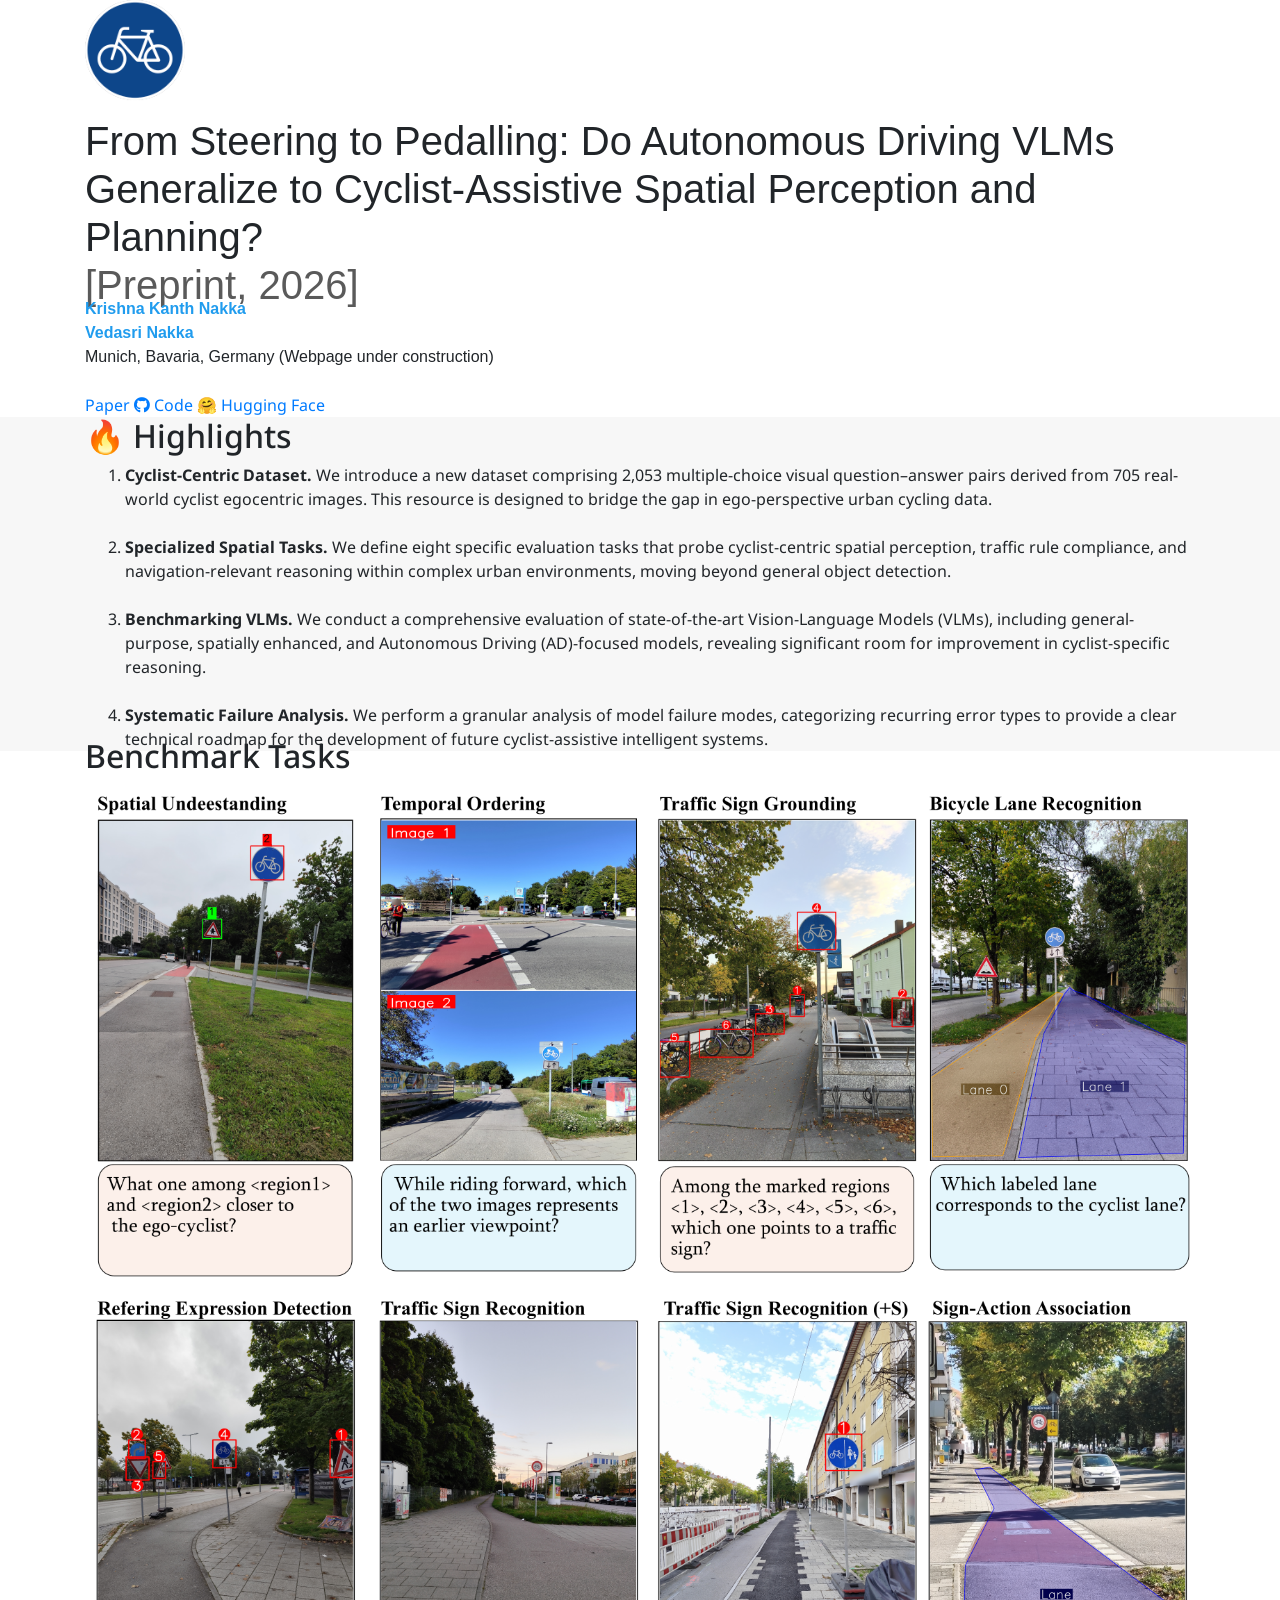
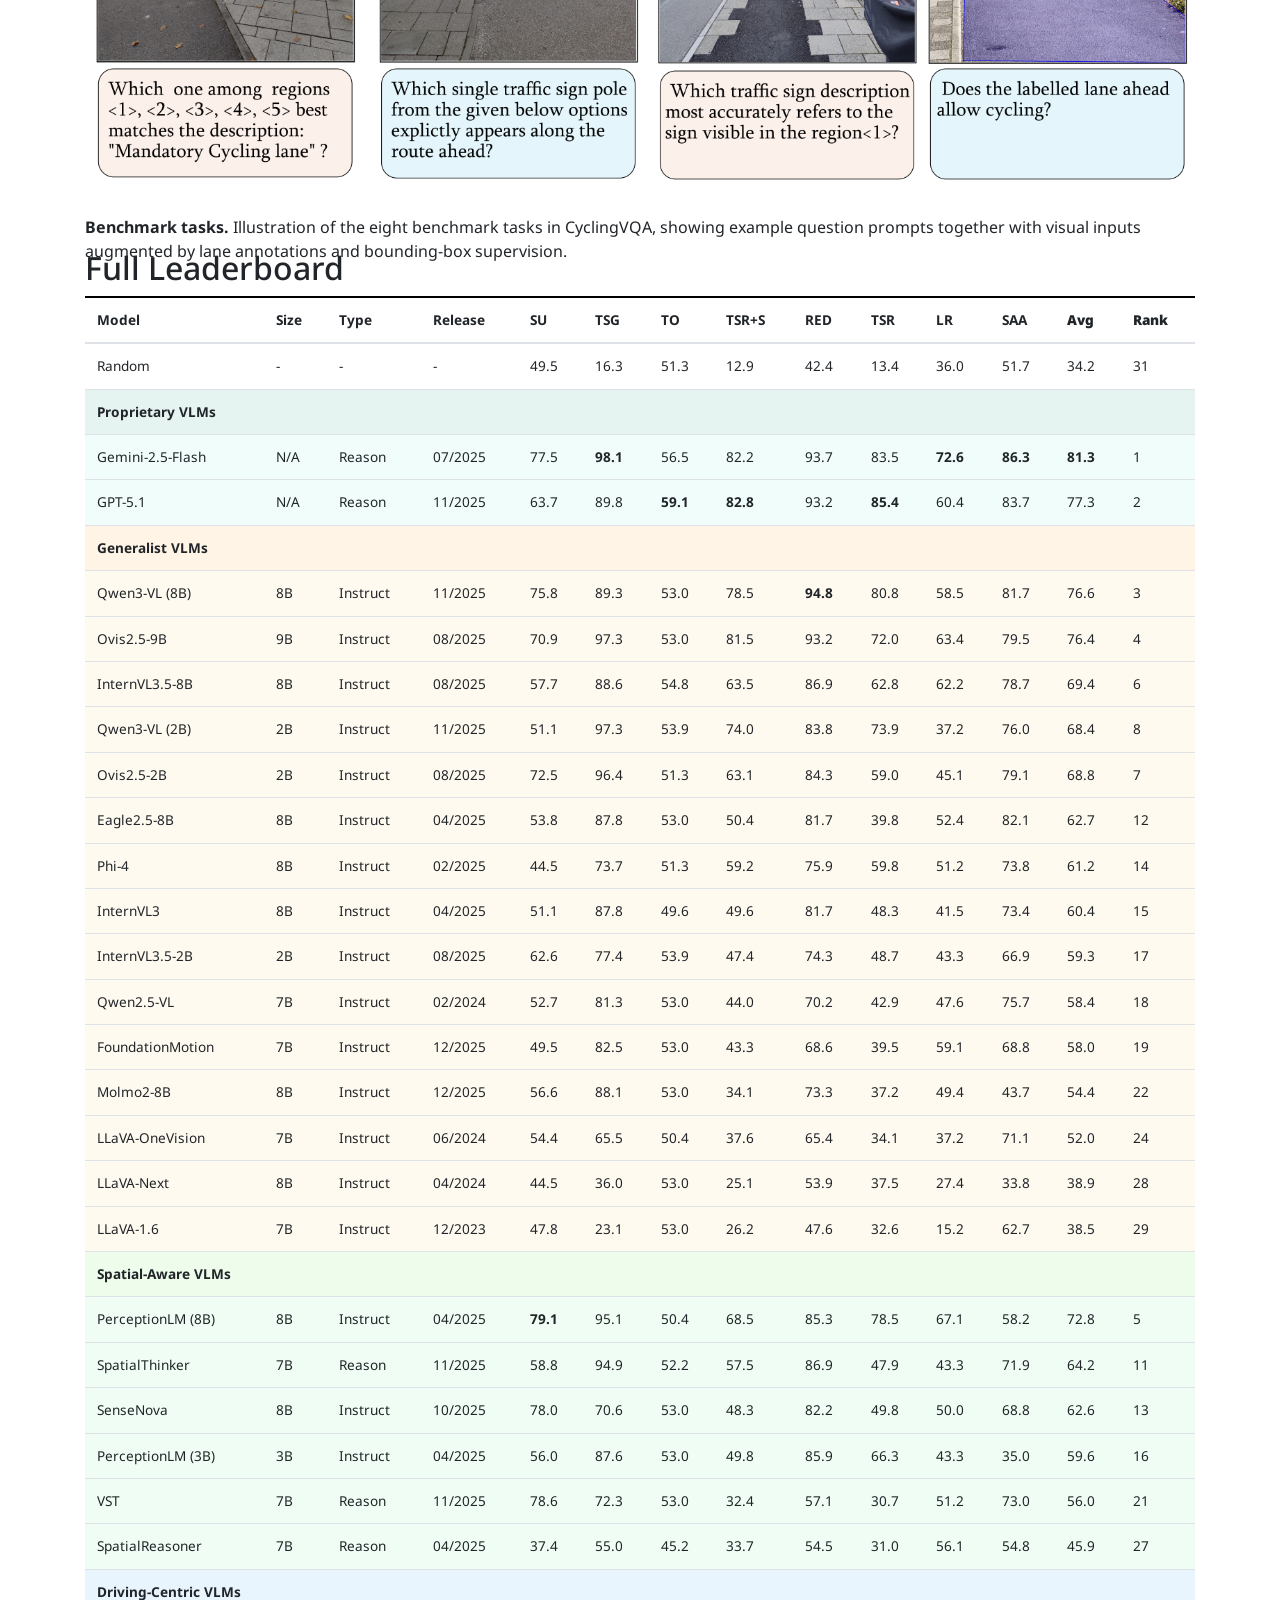
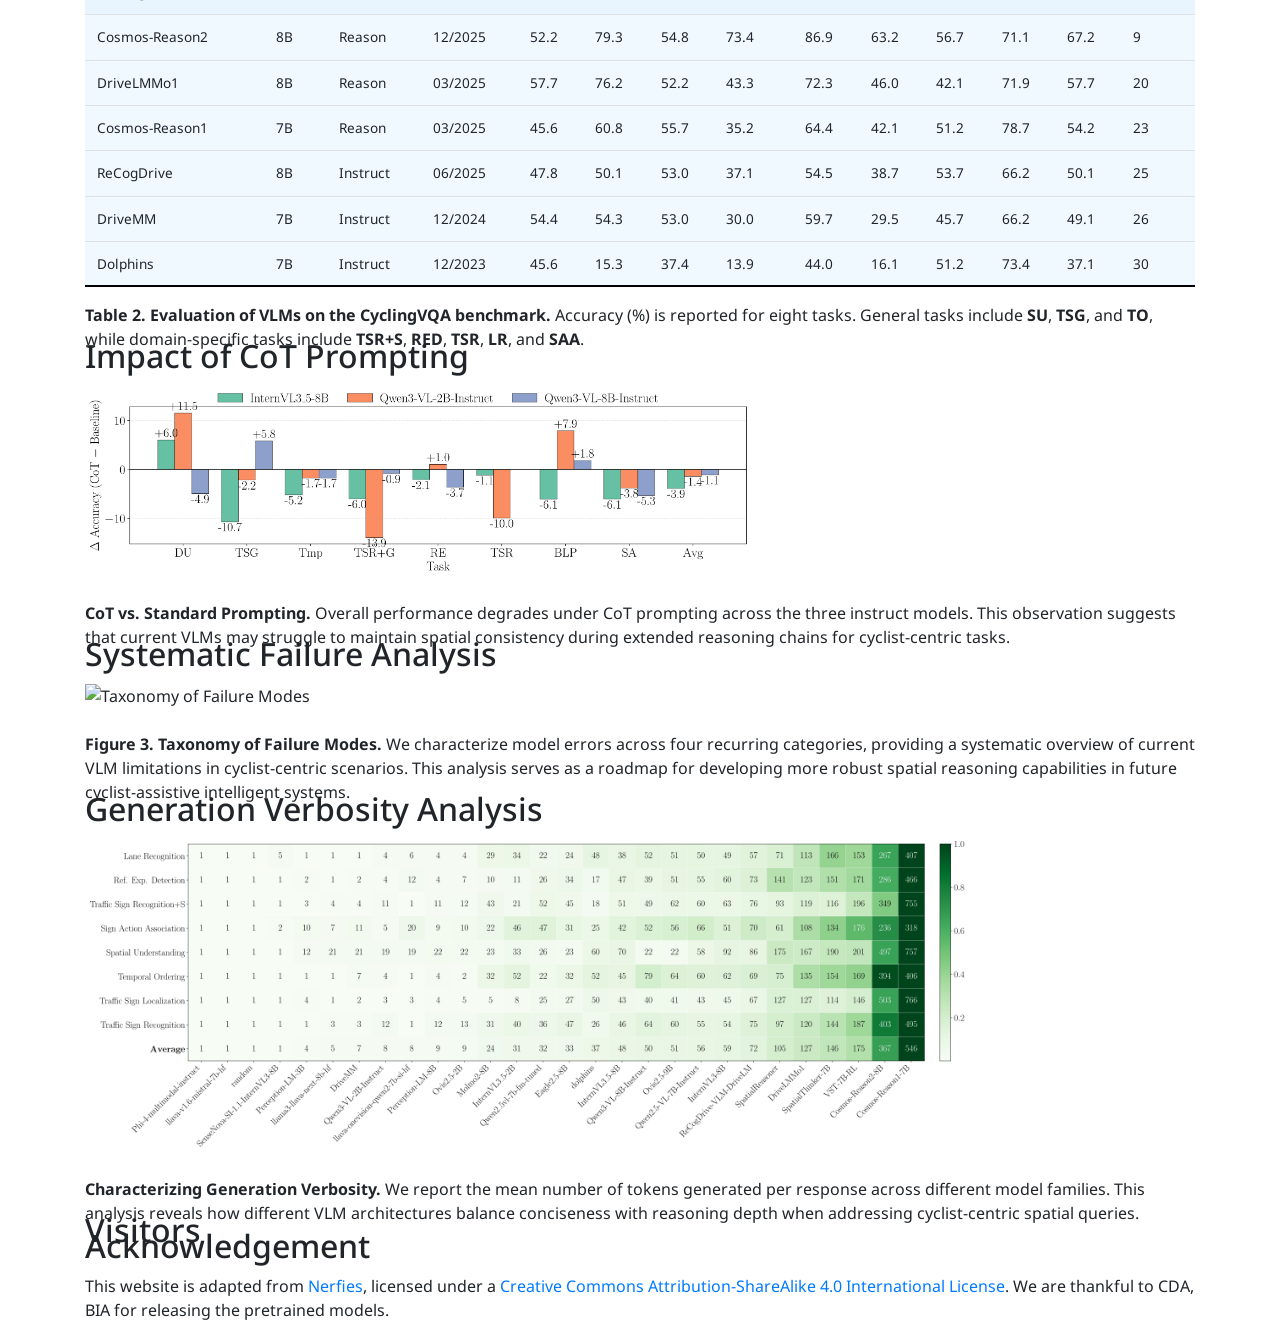
==== index.html @ 7d891ea2 "update" ====
<!DOCTYPE html>
<html>

<head>
  <meta charset="utf-8">
  <meta name="description" content="From Steering to Pedalling: Do Autonomous Driving VLMs Generalize to Cyclist-Assistive Spatial Perception and Planning?">
  <meta name="keywords" content="multimodal chatbot">
  <meta name="viewport" content="width=device-width, initial-scale=1">
  <title>CyclingVQA</title>

  <link rel="stylesheet" href="https://fonts.googleapis.com/css?family=Google+Sans|Noto+Sans|Castoro">
  <link rel="stylesheet" href="https://cdn.jsdelivr.net/npm/bulma@0.9.1/css/bulma.min.css">
  <link rel="stylesheet" href="https://maxcdn.bootstrapcdn.com/bootstrap/4.5.2/css/bootstrap.min.css">
  <link rel="stylesheet" href="https://cdn.jsdelivr.net/gh/jpswalsh/academicons@1/css/academicons.min.css">
  <link rel="stylesheet" href="https://cdnjs.cloudflare.com/ajax/libs/font-awesome/5.15.1/css/all.min.css">
  <link rel="stylesheet" href="./static/css/index.css">
  <link rel="icon" href="images/logo.png">
  <link href="https://fonts.googleapis.com/icon?family=Material+Icons" rel="stylesheet">


  <script src="https://ajax.googleapis.com/ajax/libs/jquery/3.5.1/jquery.min.js"></script>
  <script defer src="https://cdnjs.cloudflare.com/ajax/libs/font-awesome/5.15.1/js/all.min.js"></script>
  <script type="module" src="https://gradio.s3-us-west-2.amazonaws.com/3.27.0/gradio.js"></script>
</head>

<style>
    .section {
    margin-bottom: -30px; /* Adjust this value as needed to reduce the space */
  }
  .expandable-card .card-text-container {
    max-height: 200px;
    overflow-y: hidden;
    position: relative;
  }

  .expandable-card.expanded .card-text-container {
    max-height: none;
  }

  .expand-btn {
    position: relative;
    display: none;
    background-color: rgba(255, 255, 255, 0.8);
    /* margin-top: -20px; */
    /* justify-content: center; */
    color: #510c75;
    border-color: transparent;
  }

  .expand-btn:hover {
    background-color: rgba(200, 200, 200, 0.8);
    text-decoration: none;
    border-color: transparent;
    color: #510c75;
  }

  .expand-btn:focus {
    outline: none;
    text-decoration: none;
  }

  .expandable-card:not(.expanded) .card-text-container:after {
    content: "";
    position: absolute;
    bottom: 0;
    left: 0;
    width: 100%;
    height: 90px;
    background: linear-gradient(rgba(255, 255, 255, 0.2), rgba(255, 255, 255, 1));
  }

  .expandable-card:not(.expanded) .expand-btn {
    margin-top: -40px;
  }

  .card-body {
    padding-bottom: 5px;
  }

  .vertical-flex-layout {
    justify-content: center;
    align-items: center;
    height: 100%;
    display: flex;
    flex-direction: column;
    gap: 5px;
  }

  .figure-img {
    max-width: 100%;
    height: auto;
  }

  .adjustable-font-size {
    font-size: calc(0.5rem + 2vw);
  }

  .chat-history {
    flex-grow: 1;
    overflow-y: auto;
    /* overflow-x: hidden; */
    padding: 5px;
    border-bottom: 1px solid #ccc;
    margin-bottom: 10px;
  }

  #gradio pre {
    background-color: transparent;
  }
</style>


<body>


  <section class="hero">
  <div class="hero-body">
    <div class="container is-max-desktop">
      <div class="columns is-centered">
        <div class="column has-text-centered">
          <img src="images/logo.png" alt="CyclingVQA" width="100" style="margin-bottom: 1rem;">
          
         <h1 class="title is-1 publication-title">
  From Steering to Pedalling: 
  <span class="is-size-2">
    Do 
    <span class="is-size-1">A</span>utonomous 
    <span class="is-size-1">D</span>riving 
    <span class="is-size-1">V</span>LMs 
    <span class="is-size-1">G</span>eneralize to 
    <span class="is-size-1">C</span>yclist-Assistive 
    <span class="is-size-1">S</span>patial 
    <span class="is-size-1">P</span>erception and 
    <span class="is-size-1">P</span>lanning?
  </span>
  <br>
  <span class="is-size-4" style="color: #5a5a5a; font-weight: normal;">[Preprint, 2026]</span>
</h1>

          <div class="is-size-5 publication-authors">
            <span class="author-block">
              <a href="https://scholar.google.com/citations?hl=en&user=g_21RKoAAAAJ" target="_blank" style="color:#f68946; font-weight:bold;">Krishna Kanth Nakka</a>
            </span>
          </div>


           <div class="is-size-5 publication-authors">
            <span class="author-block">
              <a href="https://scholar.google.com/citations?hl=en&user=g_21RKoAAAAJ" target="_blank" style="color:#f68946; font-weight:bold;">Vedasri Nakka</a>
            </span>
          </div>



          <div class="is-size-5 publication-authors mb-4">
            <span class="author-block">Munich, Bavaria, Germany (Webpage under construction)</span>
          </div>

          <div class="column has-text-centered">
            <div class="publication-links">
              
              <span class="link-block">
                <a href="xx" target="_blank" class="external-link button is-normal is-rounded is-dark">
                  <span class="icon"><i class="ai ai-arxiv"></i></span>
                  <span>Paper</span>
                </a>
              </span>

              <span class="link-block">
                <a href="https://github.com/krishnakanthnakka/CyclingVQA" target="_blank" class="external-link button is-normal is-rounded is-dark">
                  <span class="icon"><i class="fab fa-github"></i></span>
                  <span>Code</span>
                </a>
              </span>

              <span class="link-block">
                <a href="https://huggingface.co/datasets/KKNakka/CyclingVQA" target="_blank" class="external-link button is-normal is-rounded is-dark">
                  <span class="icon"><span>🤗</span></span>
                  <span>Hugging Face</span>
                </a>
              </span>

             
            </div>
          </div>
          </div>
      </div>
    </div>
  </div>
</section>

  






<section class="section" style="background-color: #efeff081;"> <div class="container is-max-desktop">
    <div class="columns is-centered has-text-centered">
      <div class="column is-six-fifths">
        <h2 class="title is-3">🔥 Highlights</h2>
        <div class="content has-text-justified">
          <ol type="1">
            <li>
              <b>Cyclist-Centric Dataset.</b> 
              We introduce a new dataset comprising 2,053 multiple-choice visual question–answer pairs derived from 705 real-world cyclist egocentric images. This resource is designed to bridge the gap in ego-perspective urban cycling data.
            </li>
            <br>
            <li>
              <b>Specialized Spatial Tasks.</b> 
              We define eight specific evaluation tasks that probe cyclist-centric spatial perception, traffic rule compliance, and navigation-relevant reasoning within complex urban environments, moving beyond general object detection.
            </li>
            <br>
            <li>
              <b>Benchmarking VLMs.</b> 
              We conduct a comprehensive evaluation of state-of-the-art Vision-Language Models (VLMs), including general-purpose, spatially enhanced, and Autonomous Driving (AD)-focused models, revealing significant room for improvement in cyclist-specific reasoning.
            </li>
            <br>
            <li>
              <b>Systematic Failure Analysis.</b> 
              We perform a granular analysis of model failure modes, categorizing recurring error types to provide a clear technical roadmap for the development of future cyclist-assistive intelligent systems.
            </li>
          </ol>
        </div>
      </div>
    </div>
  </div>
</section>




<section class="section">
  <div class="container is-max-desktop">
    <div class="columns is-centered has-text-centered">
      <div class="column is-five-sixths">
        <h2 class="title is-3">Benchmark Tasks</h2>
      </div>
    </div>

    <div class="columns is-centered">
      <div class="column is-full-width">
        <div class="publication-image">
          <img src="images/task_illustration_v3.png" alt="Benchmark tasks illustration" style="width: 100%; height: auto;">
        </div>
        <br>
        <div class="content has-text-justified">
          <p>
            <strong>Benchmark tasks.</strong> Illustration of the eight benchmark tasks in CyclingVQA, 
            showing example question prompts together with visual inputs augmented by lane annotations 
            and bounding-box supervision.
          </p>
        </div>
      </div>
    </div>
  </div>
</section>




<!-- 
<section class="section">
  <div class="container is-max-desktop">
    <div class="columns is-centered has-text-centered">
      <div class="column is-five-sixths">
        <h2 class="title is-3">Experimental Results</h2>
      </div>
    </div>

    <div class="columns is-centered">
      <div class="column is-full-width">
        <div class="publication-image has-text-centered">
          <img src="images/leaderboard.jpg" alt="CyclingVQA Leaderboard" style="width: 70%; height: auto; margin-left: auto; margin-right: auto;">
        </div>
        <br>
        <div class="content has-text-justified">
          <p>
            <strong>Table 2. Evaluation of VLMs on the CyclingVQA benchmark.</strong> We report accuracy (%) across 
            eight tasks, observing that generalist models outperform driving-centric VLMs overall. 
            The results highlight a significant performance gap in specialized cyclist-assistive reasoning 
            tasks even for models trained on automotive datasets.
          </p>
        </div>
      </div>
    </div>
  </div>
</section> -->






<section class="section">
  <div class="container is-max-desktop">
    <div class="columns is-centered has-text-centered">
      <div class="column is-full-width">
        <h2 class="title is-3">Full Leaderboard</h2>
        <div class="table-container">
          <table class="table is-narrow is-hoverable is-fullwidth" style="font-size: 0.85rem; border-collapse: collapse;">
            <thead>
              <tr style="border-top: 2px solid black; border-bottom: 1px solid black;">
                <th>Model</th>
                <th>Size</th>
                <th>Type</th>
                <th>Release</th>
                <th>SU</th>
                <th>TSG</th>
                <th>TO</th>
                <th>TSR+S</th>
                <th>RED</th>
                <th>TSR</th>
                <th>LR</th>
                <th>SAA</th>
                <th><b>Avg</b></th>
                <th><b>Rank</b></th>
              </tr>
            </thead>
            <tbody>
              <tr>
                <td>Random</td>
                <td>-</td>
                <td>-</td>
                <td>-</td>
                <td>49.5</td>
                <td>16.3</td>
                <td>51.3</td>
                <td>12.9</td>
                <td>42.4</td>
                <td>13.4</td>
                <td>36.0</td>
                <td>51.7</td>
                <td>34.2</td>
                <td>31</td>
              </tr>

              <tr style="background-color: #e6f4f1; border-top: 1px solid #dbdbdb;">
                <td colspan="14" class="has-text-centered"><b>Proprietary VLMs</b></td>
              </tr>
              <tr style="background-color: #f0fdfa;">
                <td>Gemini-2.5-Flash</td>
                <td>N/A</td>
                <td>Reason</td>
                <td>07/2025</td>
                <td>77.5</td>
                <td><b>98.1</b></td>
                <td>56.5</td>
                <td>82.2</td>
                <td>93.7</td>
                <td>83.5</td>
                <td><b>72.6</b></td>
                <td><b>86.3</b></td>
                <td><b>81.3</b></td>
                <td>1</td>
              </tr>
              <tr style="background-color: #f0fdfa;">
                <td>GPT-5.1</td>
                <td>N/A</td>
                <td>Reason</td>
                <td>11/2025</td>
                <td>63.7</td>
                <td>89.8</td>
                <td><b>59.1</b></td>
                <td><b>82.8</b></td>
                <td>93.2</td>
                <td><b>85.4</b></td>
                <td>60.4</td>
                <td>83.7</td>
                <td>77.3</td>
                <td>2</td>
              </tr>

              <tr style="background-color: #fff4e6; border-top: 1px solid #dbdbdb;">
                <td colspan="14" class="has-text-centered"><b>Generalist VLMs</b></td>
              </tr>
              <tr style="background-color: #fffaf0;"><td>Qwen3-VL (8B)</td><td>8B</td><td>Instruct</td><td>11/2025</td><td>75.8</td><td>89.3</td><td>53.0</td><td>78.5</td><td><b>94.8</b></td><td>80.8</td><td>58.5</td><td>81.7</td><td>76.6</td><td>3</td></tr>
              <tr style="background-color: #fffaf0;"><td>Ovis2.5-9B</td><td>9B</td><td>Instruct</td><td>08/2025</td><td>70.9</td><td>97.3</td><td>53.0</td><td>81.5</td><td>93.2</td><td>72.0</td><td>63.4</td><td>79.5</td><td>76.4</td><td>4</td></tr>
              <tr style="background-color: #fffaf0;"><td>InternVL3.5-8B</td><td>8B</td><td>Instruct</td><td>08/2025</td><td>57.7</td><td>88.6</td><td>54.8</td><td>63.5</td><td>86.9</td><td>62.8</td><td>62.2</td><td>78.7</td><td>69.4</td><td>6</td></tr>
              <tr style="background-color: #fffaf0;"><td>Qwen3-VL (2B)</td><td>2B</td><td>Instruct</td><td>11/2025</td><td>51.1</td><td>97.3</td><td>53.9</td><td>74.0</td><td>83.8</td><td>73.9</td><td>37.2</td><td>76.0</td><td>68.4</td><td>8</td></tr>
              <tr style="background-color: #fffaf0;"><td>Ovis2.5-2B</td><td>2B</td><td>Instruct</td><td>08/2025</td><td>72.5</td><td>96.4</td><td>51.3</td><td>63.1</td><td>84.3</td><td>59.0</td><td>45.1</td><td>79.1</td><td>68.8</td><td>7</td></tr>
              <tr style="background-color: #fffaf0;"><td>Eagle2.5-8B</td><td>8B</td><td>Instruct</td><td>04/2025</td><td>53.8</td><td>87.8</td><td>53.0</td><td>50.4</td><td>81.7</td><td>39.8</td><td>52.4</td><td>82.1</td><td>62.7</td><td>12</td></tr>
              <tr style="background-color: #fffaf0;"><td>Phi-4</td><td>8B</td><td>Instruct</td><td>02/2025</td><td>44.5</td><td>73.7</td><td>51.3</td><td>59.2</td><td>75.9</td><td>59.8</td><td>51.2</td><td>73.8</td><td>61.2</td><td>14</td></tr>
              <tr style="background-color: #fffaf0;"><td>InternVL3</td><td>8B</td><td>Instruct</td><td>04/2025</td><td>51.1</td><td>87.8</td><td>49.6</td><td>49.6</td><td>81.7</td><td>48.3</td><td>41.5</td><td>73.4</td><td>60.4</td><td>15</td></tr>
              <tr style="background-color: #fffaf0;"><td>InternVL3.5-2B</td><td>2B</td><td>Instruct</td><td>08/2025</td><td>62.6</td><td>77.4</td><td>53.9</td><td>47.4</td><td>74.3</td><td>48.7</td><td>43.3</td><td>66.9</td><td>59.3</td><td>17</td></tr>
              <tr style="background-color: #fffaf0;"><td>Qwen2.5-VL</td><td>7B</td><td>Instruct</td><td>02/2024</td><td>52.7</td><td>81.3</td><td>53.0</td><td>44.0</td><td>70.2</td><td>42.9</td><td>47.6</td><td>75.7</td><td>58.4</td><td>18</td></tr>
              <tr style="background-color: #fffaf0;"><td>FoundationMotion</td><td>7B</td><td>Instruct</td><td>12/2025</td><td>49.5</td><td>82.5</td><td>53.0</td><td>43.3</td><td>68.6</td><td>39.5</td><td>59.1</td><td>68.8</td><td>58.0</td><td>19</td></tr>
              <tr style="background-color: #fffaf0;"><td>Molmo2-8B</td><td>8B</td><td>Instruct</td><td>12/2025</td><td>56.6</td><td>88.1</td><td>53.0</td><td>34.1</td><td>73.3</td><td>37.2</td><td>49.4</td><td>43.7</td><td>54.4</td><td>22</td></tr>
              <tr style="background-color: #fffaf0;"><td>LLaVA-OneVision</td><td>7B</td><td>Instruct</td><td>06/2024</td><td>54.4</td><td>65.5</td><td>50.4</td><td>37.6</td><td>65.4</td><td>34.1</td><td>37.2</td><td>71.1</td><td>52.0</td><td>24</td></tr>
              <tr style="background-color: #fffaf0;"><td>LLaVA-Next</td><td>8B</td><td>Instruct</td><td>04/2024</td><td>44.5</td><td>36.0</td><td>53.0</td><td>25.1</td><td>53.9</td><td>37.5</td><td>27.4</td><td>33.8</td><td>38.9</td><td>28</td></tr>
              <tr style="background-color: #fffaf0;"><td>LLaVA-1.6</td><td>7B</td><td>Instruct</td><td>12/2023</td><td>47.8</td><td>23.1</td><td>53.0</td><td>26.2</td><td>47.6</td><td>32.6</td><td>15.2</td><td>62.7</td><td>38.5</td><td>29</td></tr>

              <tr style="background-color: #eefceb; border-top: 1px solid #dbdbdb;">
                <td colspan="14" class="has-text-centered"><b>Spatial-Aware VLMs</b></td>
              </tr>
              <tr style="background-color: #f0fdf4;"><td>PerceptionLM (8B)</td><td>8B</td><td>Instruct</td><td>04/2025</td><td><b>79.1</b></td><td>95.1</td><td>50.4</td><td>68.5</td><td>85.3</td><td>78.5</td><td>67.1</td><td>58.2</td><td>72.8</td><td>5</td></tr>
              <tr style="background-color: #f0fdf4;"><td>SpatialThinker</td><td>7B</td><td>Reason</td><td>11/2025</td><td>58.8</td><td>94.9</td><td>52.2</td><td>57.5</td><td>86.9</td><td>47.9</td><td>43.3</td><td>71.9</td><td>64.2</td><td>11</td></tr>
              <tr style="background-color: #f0fdf4;"><td>SenseNova</td><td>8B</td><td>Instruct</td><td>10/2025</td><td>78.0</td><td>70.6</td><td>53.0</td><td>48.3</td><td>82.2</td><td>49.8</td><td>50.0</td><td>68.8</td><td>62.6</td><td>13</td></tr>
              <tr style="background-color: #f0fdf4;"><td>PerceptionLM (3B)</td><td>3B</td><td>Instruct</td><td>04/2025</td><td>56.0</td><td>87.6</td><td>53.0</td><td>49.8</td><td>85.9</td><td>66.3</td><td>43.3</td><td>35.0</td><td>59.6</td><td>16</td></tr>
              <tr style="background-color: #f0fdf4;"><td>VST</td><td>7B</td><td>Reason</td><td>11/2025</td><td>78.6</td><td>72.3</td><td>53.0</td><td>32.4</td><td>57.1</td><td>30.7</td><td>51.2</td><td>73.0</td><td>56.0</td><td>21</td></tr>
              <tr style="background-color: #f0fdf4;"><td>SpatialReasoner</td><td>7B</td><td>Reason</td><td>04/2025</td><td>37.4</td><td>55.0</td><td>45.2</td><td>33.7</td><td>54.5</td><td>31.0</td><td>56.1</td><td>54.8</td><td>45.9</td><td>27</td></tr>

              <tr style="background-color: #e9f5fe; border-top: 1px solid #dbdbdb;">
                <td colspan="14" class="has-text-centered"><b>Driving-Centric VLMs</b></td>
              </tr>
              <tr style="background-color: #f0f9ff;"><td>Cosmos-Reason2</td><td>8B</td><td>Reason</td><td>12/2025</td><td>52.2</td><td>79.3</td><td>54.8</td><td>73.4</td><td>86.9</td><td>63.2</td><td>56.7</td><td>71.1</td><td>67.2</td><td>9</td></tr>
              <tr style="background-color: #f0f9ff;"><td>DriveLMMo1</td><td>8B</td><td>Reason</td><td>03/2025</td><td>57.7</td><td>76.2</td><td>52.2</td><td>43.3</td><td>72.3</td><td>46.0</td><td>42.1</td><td>71.9</td><td>57.7</td><td>20</td></tr>
              <tr style="background-color: #f0f9ff;"><td>Cosmos-Reason1</td><td>7B</td><td>Reason</td><td>03/2025</td><td>45.6</td><td>60.8</td><td>55.7</td><td>35.2</td><td>64.4</td><td>42.1</td><td>51.2</td><td>78.7</td><td>54.2</td><td>23</td></tr>
              <tr style="background-color: #f0f9ff;"><td>ReCogDrive</td><td>8B</td><td>Instruct</td><td>06/2025</td><td>47.8</td><td>50.1</td><td>53.0</td><td>37.1</td><td>54.5</td><td>38.7</td><td>53.7</td><td>66.2</td><td>50.1</td><td>25</td></tr>
              <tr style="background-color: #f0f9ff;"><td>DriveMM</td><td>7B</td><td>Instruct</td><td>12/2024</td><td>54.4</td><td>54.3</td><td>53.0</td><td>30.0</td><td>59.7</td><td>29.5</td><td>45.7</td><td>66.2</td><td>49.1</td><td>26</td></tr>
              <tr style="background-color: #f0f9ff;"><td>Dolphins</td><td>7B</td><td>Instruct</td><td>12/2023</td><td>45.6</td><td>15.3</td><td>37.4</td><td>13.9</td><td>44.0</td><td>16.1</td><td>51.2</td><td>73.4</td><td>37.1</td><td>30</td></tr>
              <tr style="border-bottom: 2px solid black;"></tr>
            </tbody>
          </table>
        </div>
        <div class="content has-text-justified">
          <p>
            <strong>Table 2. Evaluation of VLMs on the CyclingVQA benchmark.</strong> Accuracy (%) is reported for eight tasks. General tasks include <strong>SU</strong>, <strong>TSG</strong>, and <strong>TO</strong>, while domain-specific tasks include <strong>TSR+S</strong>, <strong>RED</strong>, <strong>TSR</strong>, <strong>LR</strong>, and <strong>SAA</strong>.
          </p>
        </div>
      </div>
    </div>
  </div>
</section>


<section class="section">
  <div class="container is-max-desktop">
    <div class="columns is-centered has-text-centered">
      <div class="column is-five-sixths">
        <h2 class="title is-3">Impact of CoT Prompting</h2>
      </div>
    </div>

    <div class="columns is-centered">
      <div class="column is-full-width">
        <div class="publication-image has-text-centered">
          <img src="images/cot_impact.jpg" alt="CoT vs Standard Prompting" style="width: 60%; height: auto; margin-left: auto; margin-right: auto;">
        </div>
        <br>
        <div class="content has-text-justified">
          <p>
            <strong> CoT vs. Standard Prompting.</strong> Overall performance degrades 
            under CoT prompting across the three instruct models. This observation suggests 
            that current VLMs may struggle to maintain spatial consistency during extended 
            reasoning chains for cyclist-centric tasks.
          </p>
        </div>
      </div>
    </div>
  </div>
</section>




<section class="section">
  <div class="container is-max-desktop">
    <div class="columns is-centered has-text-centered">
      <div class="column is-five-sixths">
        <h2 class="title is-3">Systematic Failure Analysis</h2>
      </div>
    </div>

    <div class="columns is-centered">
      <div class="column is-full-width">
        <div class="publication-image has-text-centered">
          <img src="images/failure_case.png" alt="Taxonomy of Failure Modes" style="width: 70%; height: auto; margin-left: auto; margin-right: auto;">
        </div>
        <br>
        <div class="content has-text-justified">
          <p>
            <strong>Figure 3. Taxonomy of Failure Modes.</strong> We characterize model errors across four 
            recurring categories, providing a systematic overview of current VLM limitations in 
            cyclist-centric scenarios. This analysis serves as a roadmap for developing more 
            robust spatial reasoning capabilities in future cyclist-assistive intelligent systems.
          </p>
        </div>
      </div>
    </div>
  </div>
</section>



<section class="section">
  <div class="container is-max-desktop">
    <div class="columns is-centered has-text-centered">
      <div class="column is-five-sixths">
        <h2 class="title is-3">Generation Verbosity Analysis</h2>
      </div>
    </div>

    <div class="columns is-centered">
      <div class="column is-full-width">
        <div class="publication-image has-text-centered">
          <img src="./images/samples_answer_lengths.jpg" alt="Characterizing Generation Verbosity" style="width: 80%; height: auto; margin-left: auto; margin-right: auto;">
        </div>
        <br>
        <div class="content has-text-justified">
          <p>
            <strong>Characterizing Generation Verbosity.</strong> We report the mean number of tokens 
            generated per response across different model families. This analysis reveals 
            how different VLM architectures balance conciseness with reasoning depth 
            when addressing cyclist-centric spatial queries.
          </p>
        </div>
      </div>
    </div>
  </div>
</section>


</div>
</div>
</div>
</div>
</section>







<section class="section">
  <div class="container is-max-desktop">
    <div class="columns is-centered has-text-centered">
      <div class="column is-six-fifths">
        <h2 class="title is-3">Visitors</h2>
        <div class="container" style="width: 100%; max-width: 400px; margin: 0 auto;">
          <script type="text/javascript" id="mapmyvisitors" src="//mapmyvisitors.com/map.js?d=kUv0R5677dLP4Ki35Hqloa1FwaJXfy0gGUGozh1-Wgo&cl=ffffff&w=a"></script>
        </div>
      </div>
    </div>
  </div>
</section>






  <section class="section" id="Acknowledgement">
    <div class="container is-max-desktop content">
      <h2 class="title">Acknowledgement</h2>
      <p>
        This website is adapted from <a
        href="https://github.com/nerfies/nerfies.github.io">Nerfies</a>, licensed under a <a rel="license" href="http://creativecommons.org/licenses/by-sa/4.0/">Creative
        Commons Attribution-ShareAlike 4.0 International License</a>.  We are thankful to CDA, BIA for releasing the pretrained models.
      </p>
    </div>
  </section>

</body>


</html>
---- static/css/index.css ----
body {
  font-family: 'Noto Sans', sans-serif;
}


.footer .icon-link {
    font-size: 25px;
    color: #000;
}

.link-block a {
    margin-top: 5px;
    margin-bottom: 5px;
}

.dnerf {
  font-variant: small-caps;
}


.teaser .hero-body {
  padding-top: 0;
  padding-bottom: 3rem;
}

.teaser {
  font-family: 'Google Sans', sans-serif;
}


.publication-title {
}

.publication-banner {
  max-height: parent;

}

.publication-banner video {
  position: relative;
  left: auto;
  top: auto;
  transform: none;
  object-fit: fit;
}

.publication-header .hero-body {
}

.publication-title {
    font-family: 'Google Sans', sans-serif;
}

.publication-authors {
    font-family: 'Google Sans', sans-serif;
}

.publication-venue {
    color: #555;
    width: fit-content;
    font-weight: bold;
}

.publication-awards {
    color: #ff3860;
    /* width: fit-content; */
    font-weight: bolder;
}

.title + .publication-authors,
.subtitle + .publication-authors {
    margin-top: -1.25rem;
}

.publication-authors a {
   color: hsl(204, 86%, 53%) !important;
}

.publication-authors a:hover {
    text-decoration: underline;
}

.author-block {
  display: inline-block;
}

.publication-banner img {
}

.publication-authors {
  /*color: #4286f4;*/
}

.publication-video {
    position: relative;
    width: 100%;
    height: 0;
    padding-bottom: 56.25%;

    overflow: hidden;
    border-radius: 10px !important;
}

.publication-video iframe {
    position: absolute;
    top: 0;
    left: 0;
    width: 100%;
    height: 100%;
}

.publication-body img {
}

.results-carousel {
  overflow: hidden;
}

.results-carousel .item {
  margin: 5px;
  overflow: hidden;
  border: 1px solid #bbb;
  border-radius: 10px;
  padding: 0;
  font-size: 0;
}

.results-carousel video {
  margin: 0;
}


.interpolation-panel {
  background: #f5f5f5;
  border-radius: 10px;
}

.interpolation-panel .interpolation-image {
  width: 100%;
  border-radius: 5px;
}

.interpolation-video-column {
}

.interpolation-panel .slider {
  margin: 0 !important;
}

.interpolation-panel .slider {
  margin: 0 !important;
}

#interpolation-image-wrapper {
  width: 100%;
}
#interpolation-image-wrapper img {
  border-radius: 5px;
}
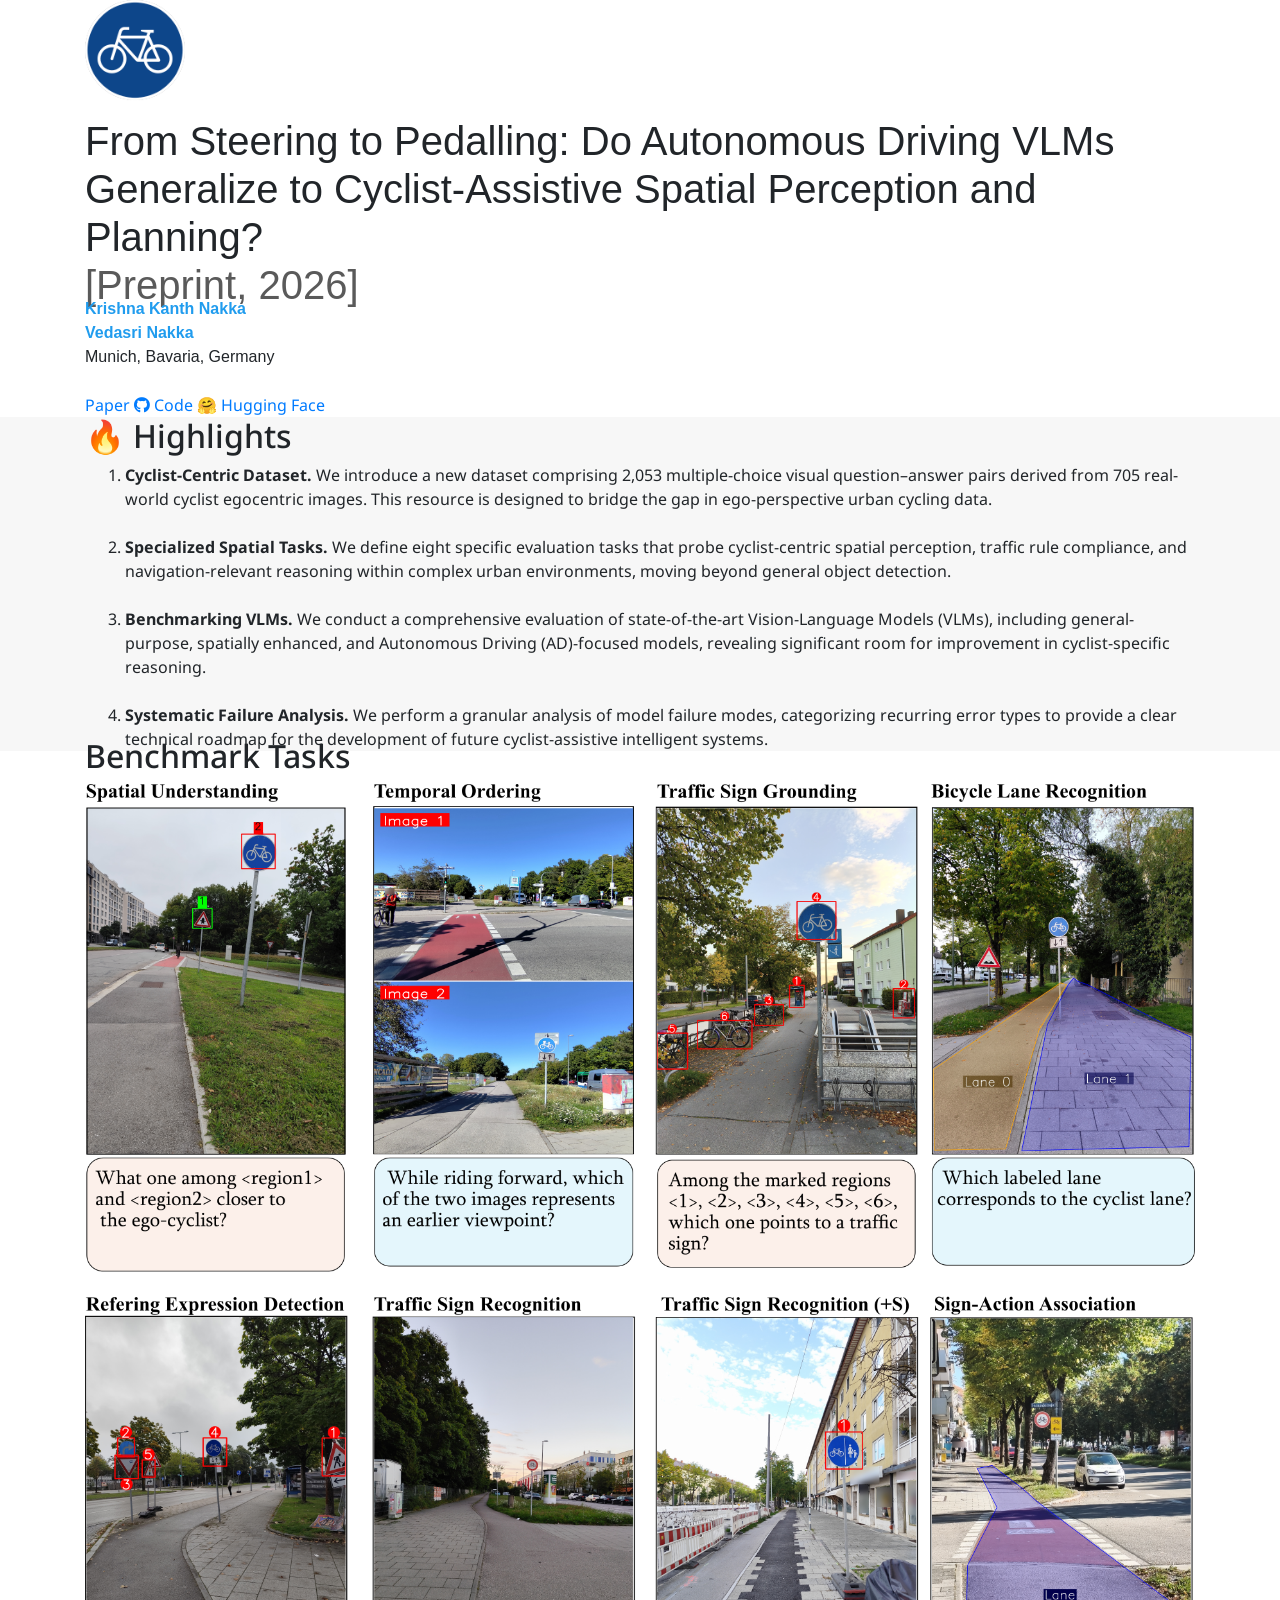
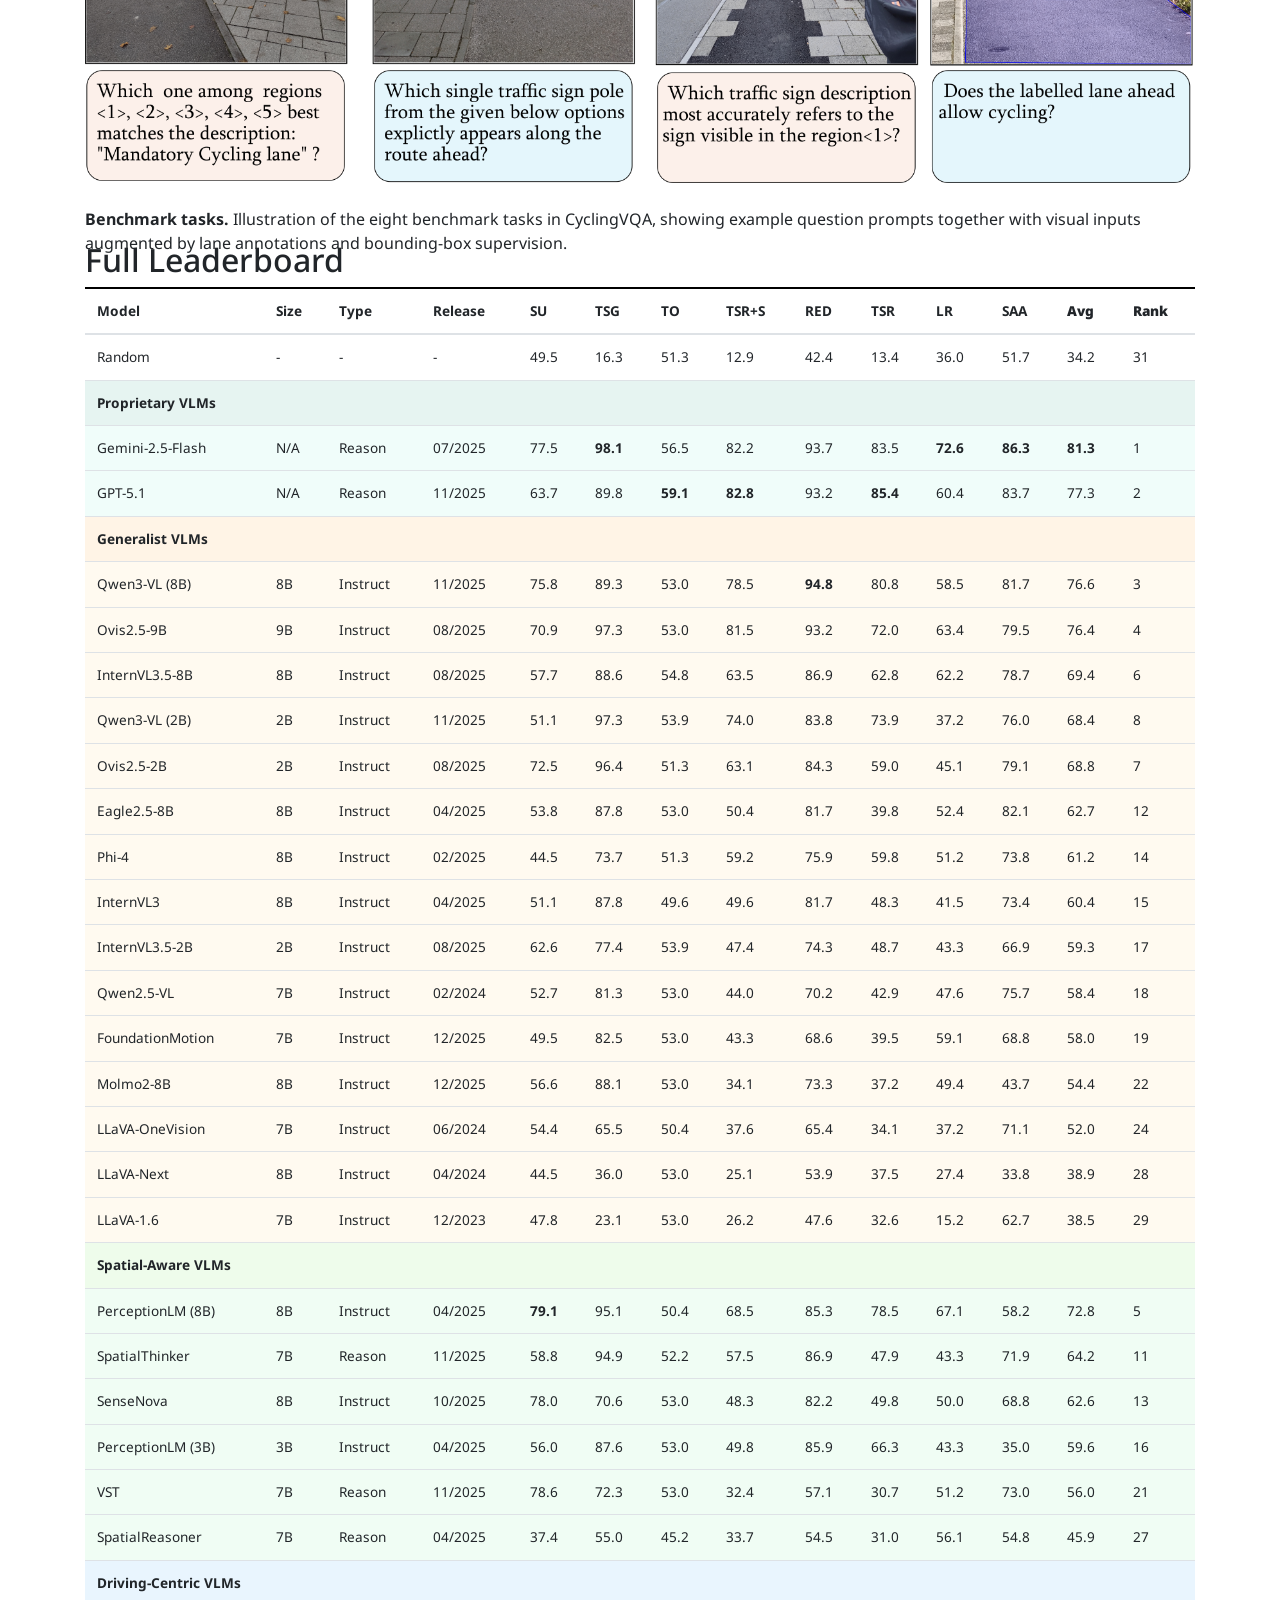
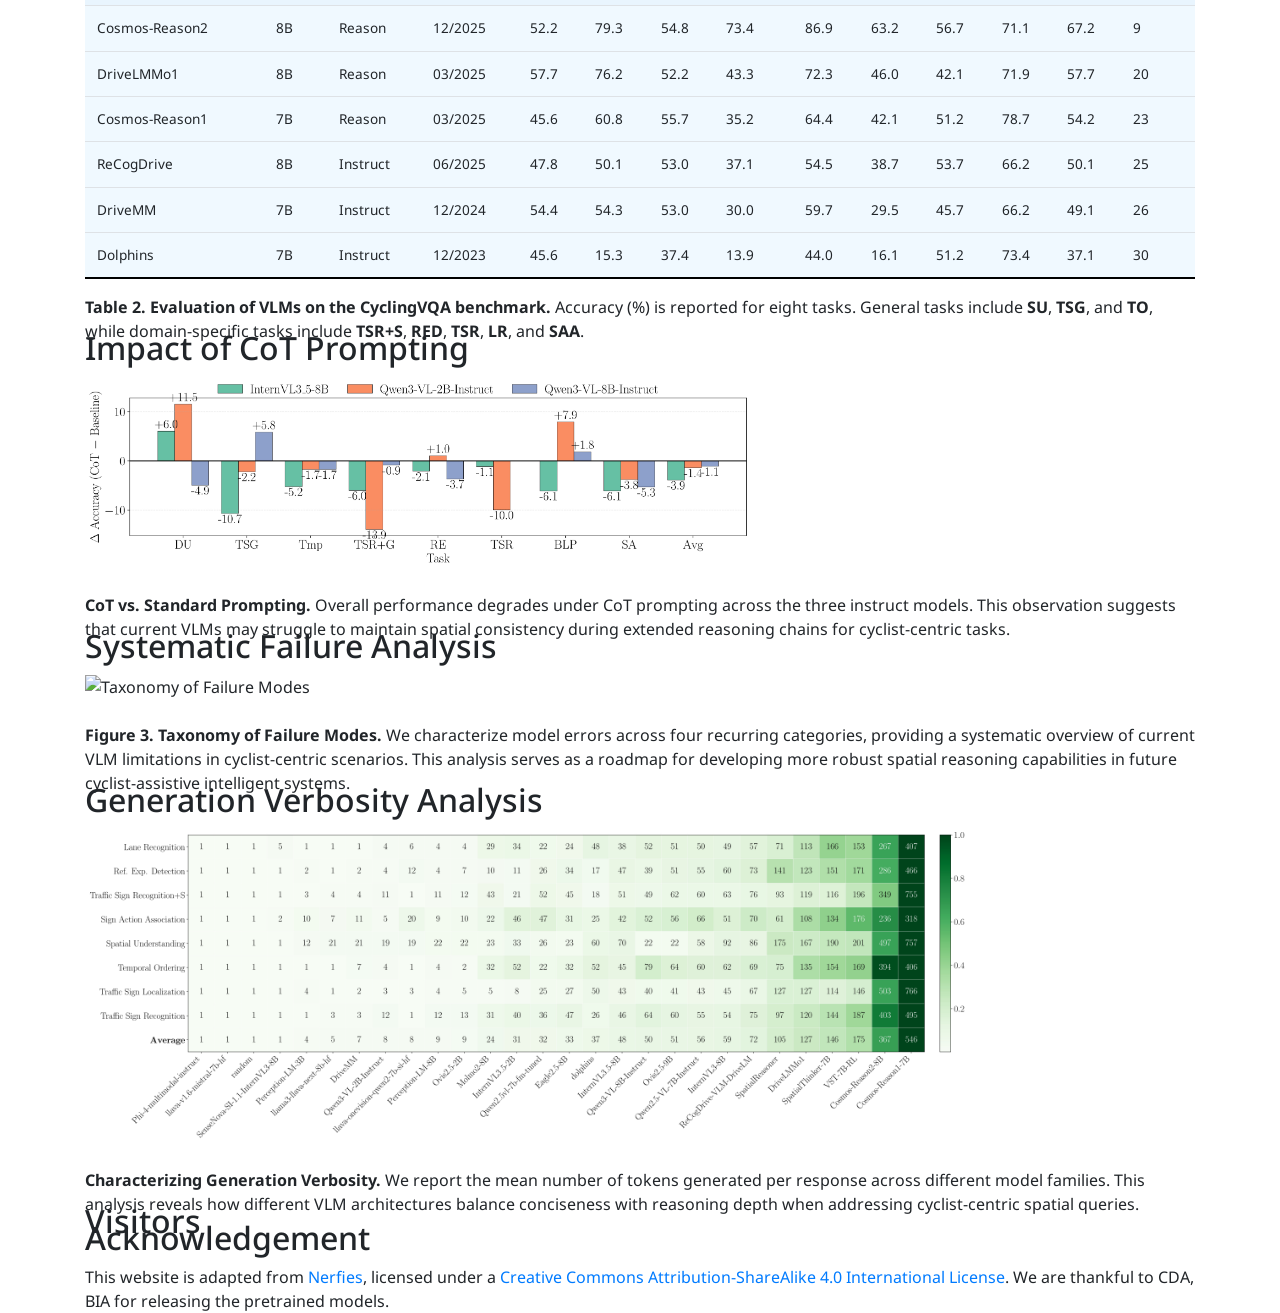
==== commit f35e1560: "update" ====
--- a/index.html
+++ b/index.html
@@ -153,7 +153,7 @@
 
 
           <div class="is-size-5 publication-authors mb-4">
-            <span class="author-block">Munich, Bavaria, Germany (Webpage under construction)</span>
+            <span class="author-block">Munich, Bavaria, Germany</span>
           </div>
 
           <div class="column has-text-centered">
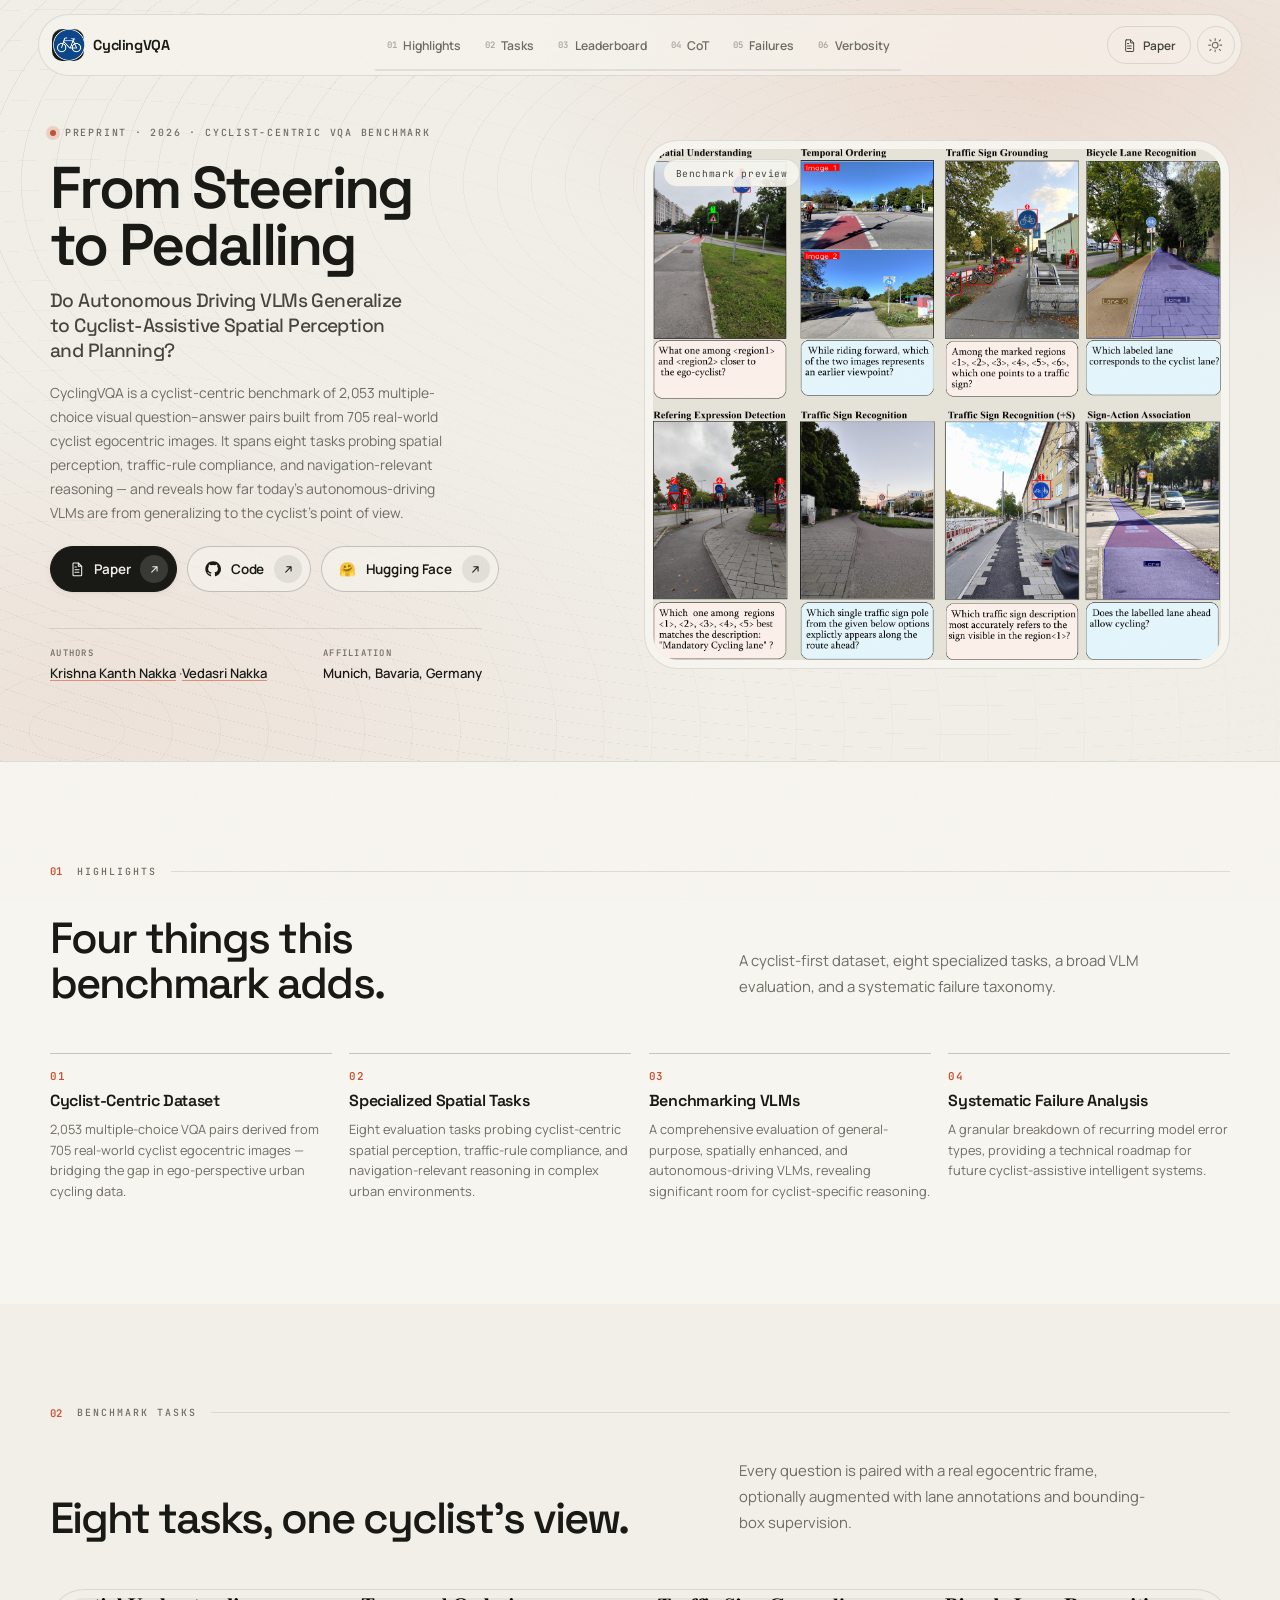
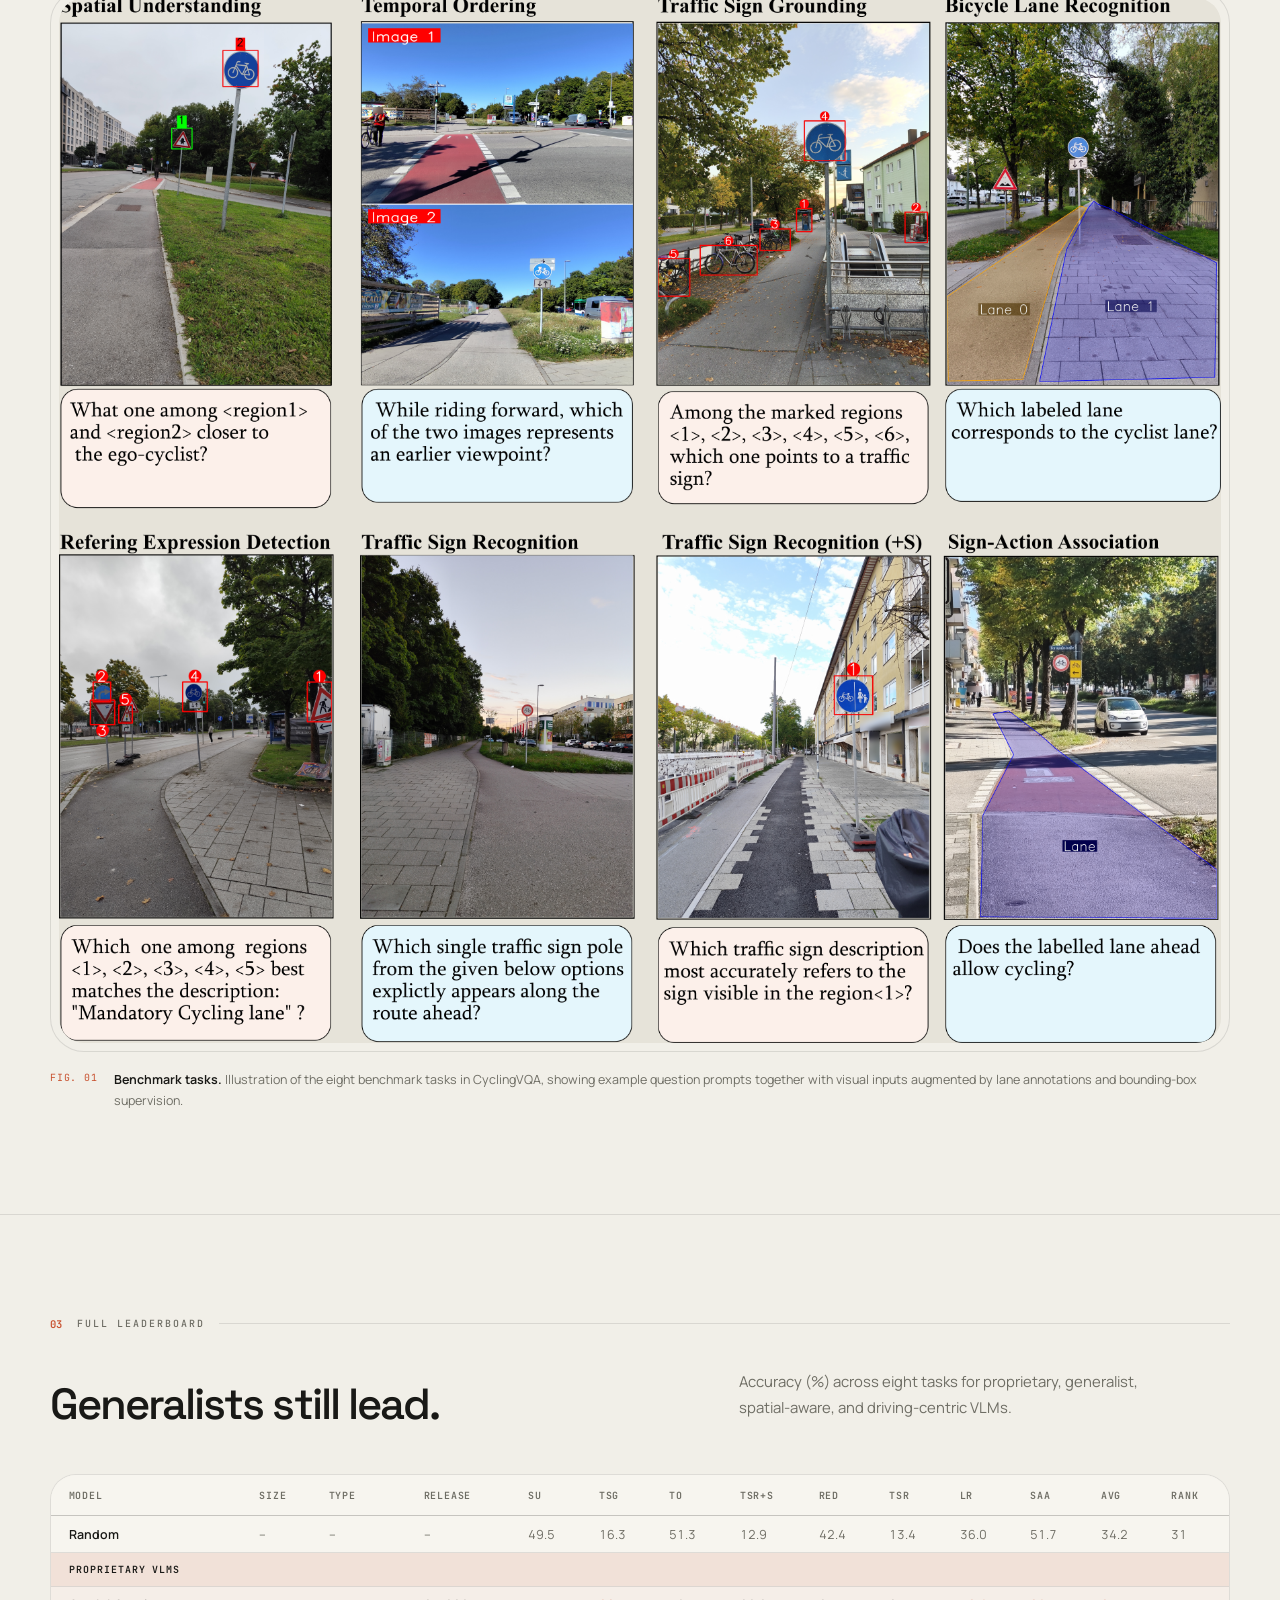
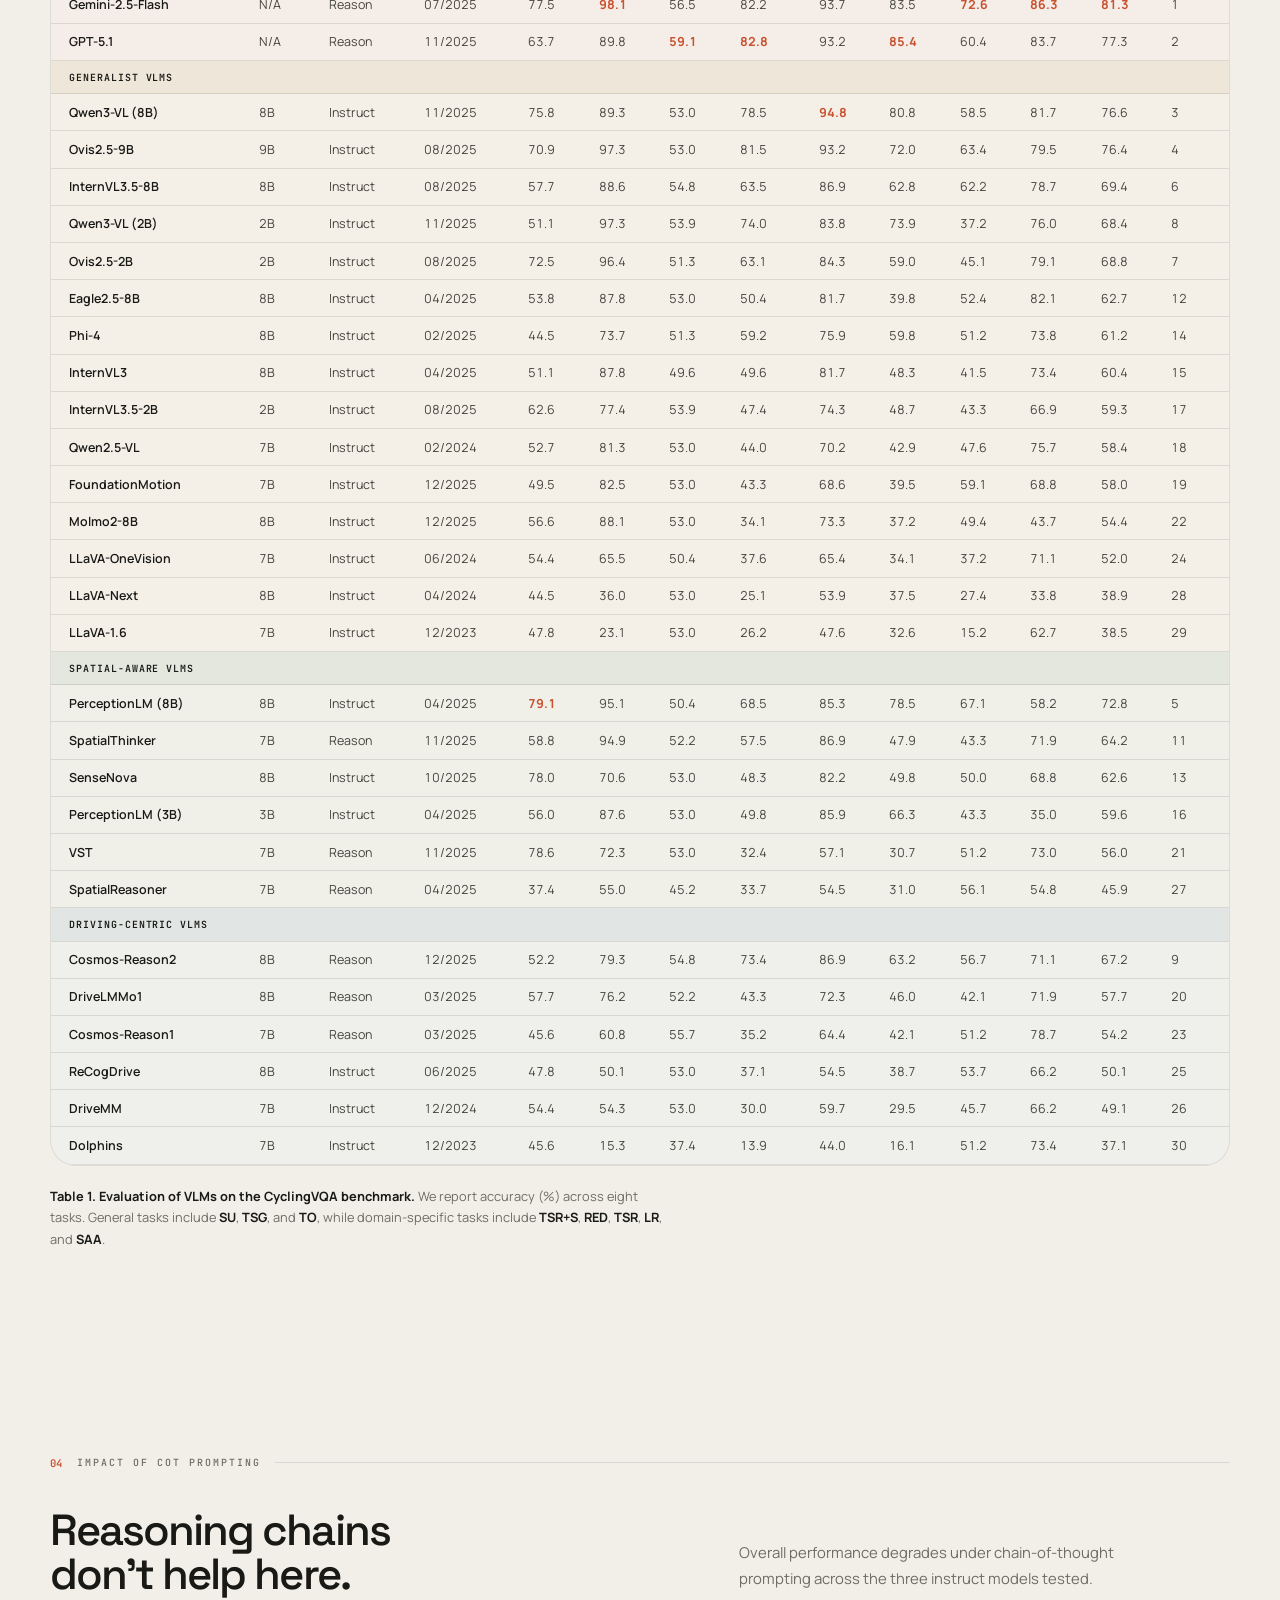
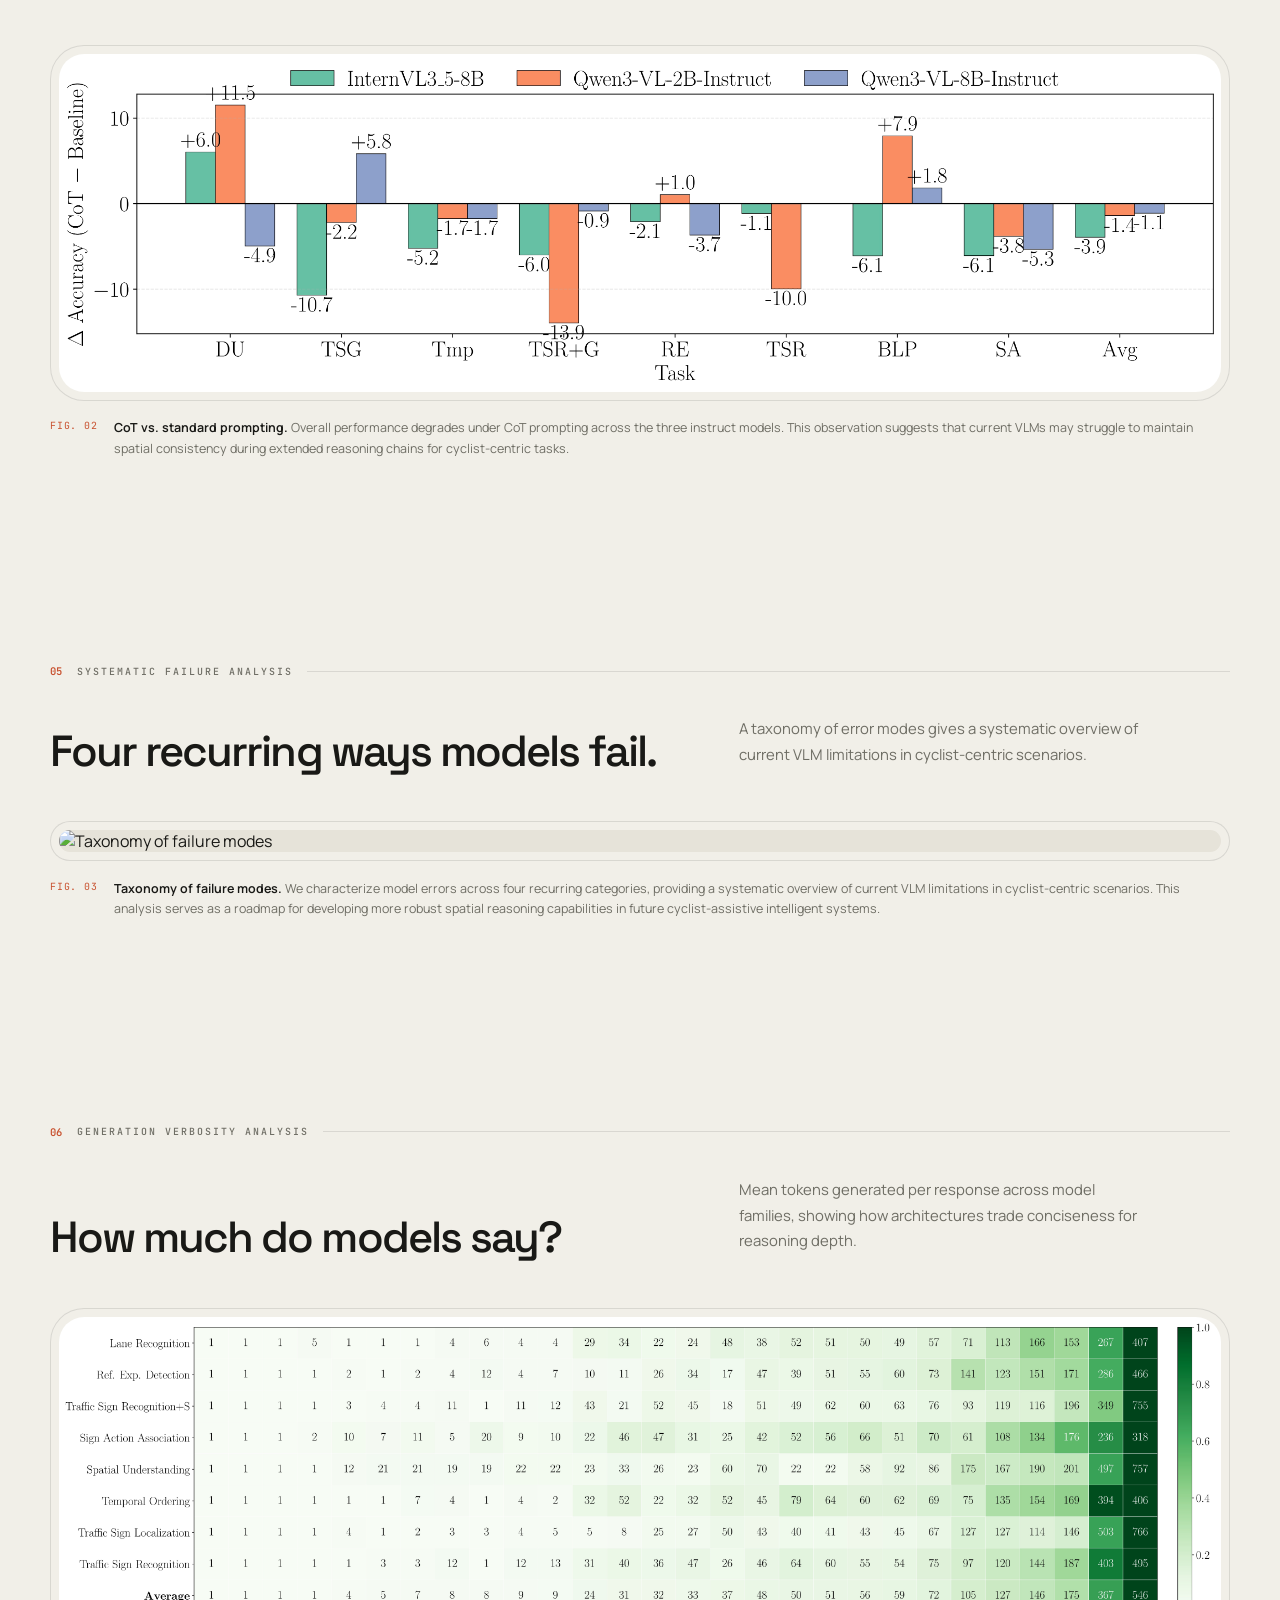
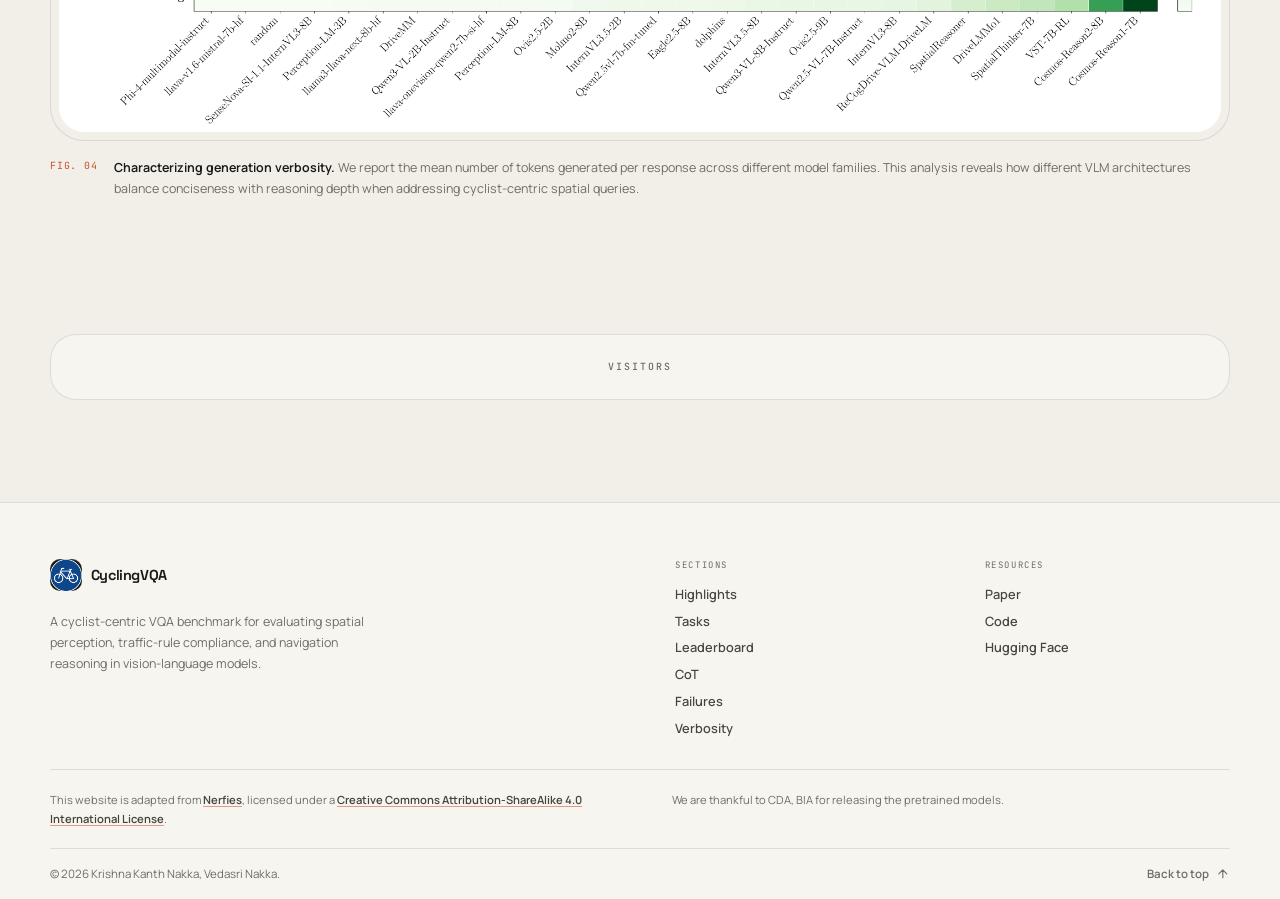
==== commit edc033ee: "update" ====
--- a/index.html
+++ b/index.html
@@ -1,561 +1,466 @@
 <!DOCTYPE html>
-<html>
-
+<html lang="en">
 <head>
   <meta charset="utf-8">
+  <meta name="viewport" content="width=device-width, initial-scale=1">
+  <meta name="theme-color" content="#f1efe8">
+  <script>
+    try {
+      var saved = localStorage.getItem("cyclingvqa-theme");
+      var system = matchMedia("(prefers-color-scheme: dark)").matches ? "dark" : "light";
+      document.documentElement.dataset.theme = saved || system;
+    } catch (e) {
+      document.documentElement.dataset.theme = "light";
+    }
+  </script>
+  <title>CyclingVQA</title>
   <meta name="description" content="From Steering to Pedalling: Do Autonomous Driving VLMs Generalize to Cyclist-Assistive Spatial Perception and Planning?">
-  <meta name="keywords" content="multimodal chatbot">
-  <meta name="viewport" content="width=device-width, initial-scale=1">
-  <title>CyclingVQA</title>
-
-  <link rel="stylesheet" href="https://fonts.googleapis.com/css?family=Google+Sans|Noto+Sans|Castoro">
-  <link rel="stylesheet" href="https://cdn.jsdelivr.net/npm/bulma@0.9.1/css/bulma.min.css">
-  <link rel="stylesheet" href="https://maxcdn.bootstrapcdn.com/bootstrap/4.5.2/css/bootstrap.min.css">
-  <link rel="stylesheet" href="https://cdn.jsdelivr.net/gh/jpswalsh/academicons@1/css/academicons.min.css">
-  <link rel="stylesheet" href="https://cdnjs.cloudflare.com/ajax/libs/font-awesome/5.15.1/css/all.min.css">
+  <meta name="keywords" content="cycling, VQA, vision-language models, autonomous driving, spatial reasoning, benchmark">
+
+  <link rel="preconnect" href="https://fonts.googleapis.com">
+  <link rel="preconnect" href="https://fonts.gstatic.com" crossorigin>
+  <link rel="stylesheet" href="https://fonts.googleapis.com/css2?family=Manrope:wght@400..800&family=Space+Grotesk:wght@400..700&family=JetBrains+Mono:wght@400..600&display=swap">
   <link rel="stylesheet" href="./static/css/index.css">
   <link rel="icon" href="images/logo.png">
-  <link href="https://fonts.googleapis.com/icon?family=Material+Icons" rel="stylesheet">
-
-
-  <script src="https://ajax.googleapis.com/ajax/libs/jquery/3.5.1/jquery.min.js"></script>
-  <script defer src="https://cdnjs.cloudflare.com/ajax/libs/font-awesome/5.15.1/js/all.min.js"></script>
-  <script type="module" src="https://gradio.s3-us-west-2.amazonaws.com/3.27.0/gradio.js"></script>
 </head>
-
-<style>
-    .section {
-    margin-bottom: -30px; /* Adjust this value as needed to reduce the space */
-  }
-  .expandable-card .card-text-container {
-    max-height: 200px;
-    overflow-y: hidden;
-    position: relative;
-  }
-
-  .expandable-card.expanded .card-text-container {
-    max-height: none;
-  }
-
-  .expand-btn {
-    position: relative;
-    display: none;
-    background-color: rgba(255, 255, 255, 0.8);
-    /* margin-top: -20px; */
-    /* justify-content: center; */
-    color: #510c75;
-    border-color: transparent;
-  }
-
-  .expand-btn:hover {
-    background-color: rgba(200, 200, 200, 0.8);
-    text-decoration: none;
-    border-color: transparent;
-    color: #510c75;
-  }
-
-  .expand-btn:focus {
-    outline: none;
-    text-decoration: none;
-  }
-
-  .expandable-card:not(.expanded) .card-text-container:after {
-    content: "";
-    position: absolute;
-    bottom: 0;
-    left: 0;
-    width: 100%;
-    height: 90px;
-    background: linear-gradient(rgba(255, 255, 255, 0.2), rgba(255, 255, 255, 1));
-  }
-
-  .expandable-card:not(.expanded) .expand-btn {
-    margin-top: -40px;
-  }
-
-  .card-body {
-    padding-bottom: 5px;
-  }
-
-  .vertical-flex-layout {
-    justify-content: center;
-    align-items: center;
-    height: 100%;
-    display: flex;
-    flex-direction: column;
-    gap: 5px;
-  }
-
-  .figure-img {
-    max-width: 100%;
-    height: auto;
-  }
-
-  .adjustable-font-size {
-    font-size: calc(0.5rem + 2vw);
-  }
-
-  .chat-history {
-    flex-grow: 1;
-    overflow-y: auto;
-    /* overflow-x: hidden; */
-    padding: 5px;
-    border-bottom: 1px solid #ccc;
-    margin-bottom: 10px;
-  }
-
-  #gradio pre {
-    background-color: transparent;
-  }
-</style>
-
-
 <body>
-
-
-  <section class="hero">
-  <div class="hero-body">
-    <div class="container is-max-desktop">
-      <div class="columns is-centered">
-        <div class="column has-text-centered">
-          <img src="images/logo.png" alt="CyclingVQA" width="100" style="margin-bottom: 1rem;">
-          
-         <h1 class="title is-1 publication-title">
-  From Steering to Pedalling: 
-  <span class="is-size-2">
-    Do 
-    <span class="is-size-1">A</span>utonomous 
-    <span class="is-size-1">D</span>riving 
-    <span class="is-size-1">V</span>LMs 
-    <span class="is-size-1">G</span>eneralize to 
-    <span class="is-size-1">C</span>yclist-Assistive 
-    <span class="is-size-1">S</span>patial 
-    <span class="is-size-1">P</span>erception and 
-    <span class="is-size-1">P</span>lanning?
-  </span>
-  <br>
-  <span class="is-size-4" style="color: #5a5a5a; font-weight: normal;">[Preprint, 2026]</span>
-</h1>
-
-          <div class="is-size-5 publication-authors">
-            <span class="author-block">
-              <a href="https://scholar.google.com/citations?hl=en&user=g_21RKoAAAAJ" target="_blank" style="color:#f68946; font-weight:bold;">Krishna Kanth Nakka</a>
+  <a class="skip-link" href="#main-content">Skip to content</a>
+  <div class="grain" aria-hidden="true"></div>
+
+  <header class="site-nav">
+    <a class="brand" href="#top" aria-label="CyclingVQA home">
+      <span class="brand-mark" aria-hidden="true"><img src="images/logo.png" alt=""></span>
+      <span class="brand-word">CyclingVQA</span>
+    </a>
+
+    <nav class="nav-links" aria-label="Sections">
+      <span class="nav-progress-track" aria-hidden="true"><span class="nav-progress"></span></span>
+      <a href="#highlights"><span class="nav-link-index">01</span><span class="nav-link-label">Highlights</span></a>
+      <a href="#tasks"><span class="nav-link-index">02</span><span class="nav-link-label">Tasks</span></a>
+      <a href="#leaderboard"><span class="nav-link-index">03</span><span class="nav-link-label">Leaderboard</span></a>
+      <a href="#cot"><span class="nav-link-index">04</span><span class="nav-link-label">CoT</span></a>
+      <a href="#failures"><span class="nav-link-index">05</span><span class="nav-link-label">Failures</span></a>
+      <a href="#verbosity"><span class="nav-link-index">06</span><span class="nav-link-label">Verbosity</span></a>
+    </nav>
+
+    <div class="nav-tools">
+      <a class="nav-paper-link" href="xx" target="_blank" rel="noreferrer">
+        <svg viewBox="0 0 24 24" fill="none" stroke="currentColor" stroke-width="1.6" stroke-linecap="round" stroke-linejoin="round"><path d="M7 3h7l5 5v13a1 1 0 0 1-1 1H7a1 1 0 0 1-1-1V4a1 1 0 0 1 1-1Z"/><path d="M14 3v5h5"/><path d="M9 13h6M9 17h6M9 9h2"/></svg>
+        <span class="nav-paper-label">Paper</span>
+      </a>
+      <button class="theme-toggle" type="button" aria-label="Toggle color theme" title="Toggle color theme">
+        <svg class="icon-sun" viewBox="0 0 24 24" fill="none" stroke="currentColor" stroke-width="1.7" stroke-linecap="round" stroke-linejoin="round"><circle cx="12" cy="12" r="4.2"/><path d="M12 2.5v2.4M12 19.1v2.4M4.2 4.2l1.7 1.7M18.1 18.1l1.7 1.7M2.5 12h2.4M19.1 12h2.4M4.2 19.8l1.7-1.7M18.1 5.9l1.7-1.7"/></svg>
+        <svg class="icon-moon" viewBox="0 0 24 24" fill="none" stroke="currentColor" stroke-width="1.7" stroke-linecap="round" stroke-linejoin="round"><path d="M20 14.5A8.5 8.5 0 1 1 9.5 4a6.8 6.8 0 0 0 10.5 10.5Z"/></svg>
+      </button>
+      <button class="nav-toggle" type="button" aria-expanded="false" aria-controls="mobile-menu" aria-label="Open navigation">
+        <span class="nav-toggle-bars" aria-hidden="true"><span></span><span></span></span>
+      </button>
+    </div>
+  </header>
+
+  <div class="mobile-menu" id="mobile-menu">
+    <nav aria-label="Sections">
+      <a href="#highlights"><span>01</span>Highlights</a>
+      <a href="#tasks"><span>02</span>Tasks</a>
+      <a href="#leaderboard"><span>03</span>Leaderboard</a>
+      <a href="#cot"><span>04</span>CoT</a>
+      <a href="#failures"><span>05</span>Failures</a>
+      <a href="#verbosity"><span>06</span>Verbosity</a>
+    </nav>
+    <a class="mobile-menu-paper" href="xx" target="_blank" rel="noreferrer">Read the paper</a>
+  </div>
+
+  <main id="main-content">
+
+    <section class="hero" id="top">
+      <div class="hero-wash" aria-hidden="true"></div>
+      <div class="topography" aria-hidden="true"></div>
+
+      <div class="page-shell hero-layout">
+        <div class="hero-copy">
+          <span class="hero-kicker"><span class="hero-kicker-dot" aria-hidden="true"></span>Preprint &middot; 2026 &middot; Cyclist-Centric VQA Benchmark</span>
+
+          <div class="hero-title-lockup">
+            <h1>From Steering to Pedalling</h1>
+            <p>Do Autonomous Driving VLMs Generalize to Cyclist-Assistive Spatial Perception and Planning?</p>
+          </div>
+
+          <p class="hero-summary">
+            CyclingVQA is a cyclist-centric benchmark of 2,053 multiple-choice visual
+            question&ndash;answer pairs built from 705 real-world cyclist egocentric images. It spans
+            eight tasks probing spatial perception, traffic-rule compliance, and navigation-relevant
+            reasoning &mdash; and reveals how far today's autonomous-driving VLMs are from generalizing
+            to the cyclist's point of view.
+          </p>
+
+          <div class="hero-actions">
+            <a class="button button-primary" href="xx" target="_blank" rel="noreferrer">
+              <svg viewBox="0 0 24 24" fill="none" stroke="currentColor" stroke-width="1.6" stroke-linecap="round" stroke-linejoin="round"><path d="M7 3h7l5 5v13a1 1 0 0 1-1 1H7a1 1 0 0 1-1-1V4a1 1 0 0 1 1-1Z"/><path d="M14 3v5h5"/><path d="M9 13h6M9 17h6M9 9h2"/></svg>
+              Paper
+              <span class="button-affordance" aria-hidden="true">
+                <svg viewBox="0 0 24 24" fill="none" stroke="currentColor" stroke-width="2" stroke-linecap="round" stroke-linejoin="round"><path d="M7 17 17 7M9 7h8v8"/></svg>
+              </span>
+            </a>
+            <a class="button button-quiet" href="https://github.com/krishnakanthnakka/CyclingVQA" target="_blank" rel="noreferrer">
+              <svg viewBox="0 0 24 24" fill="currentColor"><path d="M12 .5C5.73.5.5 5.73.5 12c0 5.08 3.29 9.39 7.86 10.91.57.1.78-.25.78-.55 0-.27-.01-1.16-.02-2.11-3.2.7-3.88-1.36-3.88-1.36-.52-1.34-1.28-1.7-1.28-1.7-1.05-.72.08-.71.08-.71 1.16.08 1.77 1.19 1.77 1.19 1.03 1.77 2.71 1.26 3.37.96.1-.75.4-1.26.73-1.55-2.55-.29-5.24-1.28-5.24-5.68 0-1.26.45-2.29 1.19-3.1-.12-.29-.52-1.46.11-3.05 0 0 .97-.31 3.18 1.18a11.05 11.05 0 0 1 5.79 0c2.2-1.49 3.17-1.18 3.17-1.18.64 1.59.24 2.76.12 3.05.74.81 1.18 1.84 1.18 3.1 0 4.41-2.69 5.38-5.25 5.67.41.36.78 1.06.78 2.15 0 1.55-.01 2.8-.01 3.18 0 .3.2.66.79.55C20.71 21.39 24 17.08 24 12 24 5.73 18.77.5 12 .5Z"/></svg>
+              Code
+              <span class="button-affordance" aria-hidden="true">
+                <svg viewBox="0 0 24 24" fill="none" stroke="currentColor" stroke-width="2" stroke-linecap="round" stroke-linejoin="round"><path d="M7 17 17 7M9 7h8v8"/></svg>
+              </span>
+            </a>
+            <a class="button button-quiet" href="https://huggingface.co/datasets/KKNakka/CyclingVQA" target="_blank" rel="noreferrer">
+              <span aria-hidden="true">&#129303;</span>
+              Hugging Face
+              <span class="button-affordance" aria-hidden="true">
+                <svg viewBox="0 0 24 24" fill="none" stroke="currentColor" stroke-width="2" stroke-linecap="round" stroke-linejoin="round"><path d="M7 17 17 7M9 7h8v8"/></svg>
+              </span>
+            </a>
+          </div>
+
+          <dl class="hero-credits">
+            <div>
+              <dt>Authors</dt>
+              <dd>
+                <span><a href="https://scholar.google.com/citations?hl=en&user=g_21RKoAAAAJ" target="_blank" rel="noreferrer">Krishna Kanth Nakka</a></span>
+                <span><a href="https://scholar.google.com/citations?hl=en&user=g_21RKoAAAAJ" target="_blank" rel="noreferrer">Vedasri Nakka</a></span>
+              </dd>
+            </div>
+            <div>
+              <dt>Affiliation</dt>
+              <dd>Munich, Bavaria, Germany</dd>
+            </div>
+          </dl>
+        </div>
+
+        <figure class="hero-visual">
+          <div class="figure-plate-frame" tabindex="0" role="button" aria-label="Enlarge benchmark preview"
+               data-label="Fig. 01 &mdash; Benchmark tasks" data-caption="Illustration of the eight benchmark tasks in CyclingVQA, showing example question prompts together with visual inputs augmented by lane annotations and bounding-box supervision.">
+            <span class="hero-visual-tag">Benchmark preview</span>
+            <img src="images/task_illustration_v3.png" alt="Preview of CyclingVQA's eight benchmark tasks with example question prompts">
+          </div>
+        </figure>
+      </div>
+    </section>
+
+    <section class="overview section-pad" id="highlights">
+      <div class="page-shell">
+        <div class="section-header">
+          <div class="section-header-rail">
+            <span class="section-index">01</span>
+            <span class="section-eyebrow">Highlights</span>
+            <span class="section-rule" aria-hidden="true"></span>
+          </div>
+          <div class="section-header-body">
+            <h2>Four things this benchmark adds.</h2>
+            <p class="section-lede">A cyclist-first dataset, eight specialized tasks, a broad VLM evaluation, and a systematic failure taxonomy.</p>
+          </div>
+        </div>
+
+        <div class="highlights-grid">
+          <div class="highlight-card">
+            <span class="highlight-card-index">01</span>
+            <h3>Cyclist-Centric Dataset</h3>
+            <p>2,053 multiple-choice VQA pairs derived from 705 real-world cyclist egocentric images &mdash; bridging the gap in ego-perspective urban cycling data.</p>
+          </div>
+          <div class="highlight-card">
+            <span class="highlight-card-index">02</span>
+            <h3>Specialized Spatial Tasks</h3>
+            <p>Eight evaluation tasks probing cyclist-centric spatial perception, traffic-rule compliance, and navigation-relevant reasoning in complex urban environments.</p>
+          </div>
+          <div class="highlight-card">
+            <span class="highlight-card-index">03</span>
+            <h3>Benchmarking VLMs</h3>
+            <p>A comprehensive evaluation of general-purpose, spatially enhanced, and autonomous-driving VLMs, revealing significant room for cyclist-specific reasoning.</p>
+          </div>
+          <div class="highlight-card">
+            <span class="highlight-card-index">04</span>
+            <h3>Systematic Failure Analysis</h3>
+            <p>A granular breakdown of recurring model error types, providing a technical roadmap for future cyclist-assistive intelligent systems.</p>
+          </div>
+        </div>
+      </div>
+    </section>
+
+    <section class="section-pad" id="tasks">
+      <div class="page-shell">
+        <div class="section-header">
+          <div class="section-header-rail">
+            <span class="section-index">02</span>
+            <span class="section-eyebrow">Benchmark Tasks</span>
+            <span class="section-rule" aria-hidden="true"></span>
+          </div>
+          <div class="section-header-body">
+            <h2>Eight tasks, one cyclist's view.</h2>
+            <p class="section-lede">Every question is paired with a real egocentric frame, optionally augmented with lane annotations and bounding-box supervision.</p>
+          </div>
+        </div>
+
+        <figure class="figure-plate">
+          <div class="figure-plate-frame" tabindex="0" role="button" aria-label="Enlarge figure"
+               data-label="Fig. 01 &mdash; Benchmark tasks" data-caption="Illustration of the eight benchmark tasks in CyclingVQA, showing example question prompts together with visual inputs augmented by lane annotations and bounding-box supervision.">
+            <span class="figure-plate-zoom">
+              <svg viewBox="0 0 24 24" fill="none" stroke="currentColor" stroke-width="1.8" stroke-linecap="round" stroke-linejoin="round"><path d="M9 3H3v6M15 3h6v6M9 21H3v-6M15 21h6v-6"/></svg>
+              Enlarge
             </span>
-          </div>
-
-
-           <div class="is-size-5 publication-authors">
-            <span class="author-block">
-              <a href="https://scholar.google.com/citations?hl=en&user=g_21RKoAAAAJ" target="_blank" style="color:#f68946; font-weight:bold;">Vedasri Nakka</a>
-            </span>
-          </div>
-
-
-
-          <div class="is-size-5 publication-authors mb-4">
-            <span class="author-block">Munich, Bavaria, Germany</span>
-          </div>
-
-          <div class="column has-text-centered">
-            <div class="publication-links">
-              
-              <span class="link-block">
-                <a href="xx" target="_blank" class="external-link button is-normal is-rounded is-dark">
-                  <span class="icon"><i class="ai ai-arxiv"></i></span>
-                  <span>Paper</span>
-                </a>
-              </span>
-
-              <span class="link-block">
-                <a href="https://github.com/krishnakanthnakka/CyclingVQA" target="_blank" class="external-link button is-normal is-rounded is-dark">
-                  <span class="icon"><i class="fab fa-github"></i></span>
-                  <span>Code</span>
-                </a>
-              </span>
-
-              <span class="link-block">
-                <a href="https://huggingface.co/datasets/KKNakka/CyclingVQA" target="_blank" class="external-link button is-normal is-rounded is-dark">
-                  <span class="icon"><span>🤗</span></span>
-                  <span>Hugging Face</span>
-                </a>
-              </span>
-
-             
-            </div>
-          </div>
-          </div>
-      </div>
-    </div>
-  </div>
-</section>
-
-  
-
-
-
-
-
-
-<section class="section" style="background-color: #efeff081;"> <div class="container is-max-desktop">
-    <div class="columns is-centered has-text-centered">
-      <div class="column is-six-fifths">
-        <h2 class="title is-3">🔥 Highlights</h2>
-        <div class="content has-text-justified">
-          <ol type="1">
-            <li>
-              <b>Cyclist-Centric Dataset.</b> 
-              We introduce a new dataset comprising 2,053 multiple-choice visual question–answer pairs derived from 705 real-world cyclist egocentric images. This resource is designed to bridge the gap in ego-perspective urban cycling data.
-            </li>
-            <br>
-            <li>
-              <b>Specialized Spatial Tasks.</b> 
-              We define eight specific evaluation tasks that probe cyclist-centric spatial perception, traffic rule compliance, and navigation-relevant reasoning within complex urban environments, moving beyond general object detection.
-            </li>
-            <br>
-            <li>
-              <b>Benchmarking VLMs.</b> 
-              We conduct a comprehensive evaluation of state-of-the-art Vision-Language Models (VLMs), including general-purpose, spatially enhanced, and Autonomous Driving (AD)-focused models, revealing significant room for improvement in cyclist-specific reasoning.
-            </li>
-            <br>
-            <li>
-              <b>Systematic Failure Analysis.</b> 
-              We perform a granular analysis of model failure modes, categorizing recurring error types to provide a clear technical roadmap for the development of future cyclist-assistive intelligent systems.
-            </li>
-          </ol>
-        </div>
-      </div>
-    </div>
-  </div>
-</section>
-
-
-
-
-<section class="section">
-  <div class="container is-max-desktop">
-    <div class="columns is-centered has-text-centered">
-      <div class="column is-five-sixths">
-        <h2 class="title is-3">Benchmark Tasks</h2>
-      </div>
-    </div>
-
-    <div class="columns is-centered">
-      <div class="column is-full-width">
-        <div class="publication-image">
-          <img src="images/task_illustration_v3.png" alt="Benchmark tasks illustration" style="width: 100%; height: auto;">
-        </div>
-        <br>
-        <div class="content has-text-justified">
-          <p>
-            <strong>Benchmark tasks.</strong> Illustration of the eight benchmark tasks in CyclingVQA, 
-            showing example question prompts together with visual inputs augmented by lane annotations 
-            and bounding-box supervision.
-          </p>
-        </div>
-      </div>
-    </div>
-  </div>
-</section>
-
-
-
-
-<!-- 
-<section class="section">
-  <div class="container is-max-desktop">
-    <div class="columns is-centered has-text-centered">
-      <div class="column is-five-sixths">
-        <h2 class="title is-3">Experimental Results</h2>
-      </div>
-    </div>
-
-    <div class="columns is-centered">
-      <div class="column is-full-width">
-        <div class="publication-image has-text-centered">
-          <img src="images/leaderboard.jpg" alt="CyclingVQA Leaderboard" style="width: 70%; height: auto; margin-left: auto; margin-right: auto;">
-        </div>
-        <br>
-        <div class="content has-text-justified">
-          <p>
-            <strong>Table 2. Evaluation of VLMs on the CyclingVQA benchmark.</strong> We report accuracy (%) across 
-            eight tasks, observing that generalist models outperform driving-centric VLMs overall. 
-            The results highlight a significant performance gap in specialized cyclist-assistive reasoning 
-            tasks even for models trained on automotive datasets.
-          </p>
-        </div>
-      </div>
-    </div>
-  </div>
-</section> -->
-
-
-
-
-
-
-<section class="section">
-  <div class="container is-max-desktop">
-    <div class="columns is-centered has-text-centered">
-      <div class="column is-full-width">
-        <h2 class="title is-3">Full Leaderboard</h2>
-        <div class="table-container">
-          <table class="table is-narrow is-hoverable is-fullwidth" style="font-size: 0.85rem; border-collapse: collapse;">
+            <img src="images/task_illustration_v3.png" alt="Benchmark tasks illustration">
+          </div>
+          <figcaption>
+            <span>Fig. 01</span>
+            <span><strong>Benchmark tasks.</strong> Illustration of the eight benchmark tasks in CyclingVQA, showing example question prompts together with visual inputs augmented by lane annotations and bounding-box supervision.</span>
+          </figcaption>
+        </figure>
+      </div>
+    </section>
+
+    <section class="leaderboard section-pad" id="leaderboard">
+      <div class="page-shell">
+        <div class="section-header">
+          <div class="section-header-rail">
+            <span class="section-index">03</span>
+            <span class="section-eyebrow">Full Leaderboard</span>
+            <span class="section-rule" aria-hidden="true"></span>
+          </div>
+          <div class="section-header-body">
+            <h2>Generalists still lead.</h2>
+            <p class="section-lede">Accuracy (%) across eight tasks for proprietary, generalist, spatial-aware, and driving-centric VLMs.</p>
+          </div>
+        </div>
+
+        <div class="leaderboard-scroll">
+          <table class="leaderboard-table">
             <thead>
-              <tr style="border-top: 2px solid black; border-bottom: 1px solid black;">
-                <th>Model</th>
-                <th>Size</th>
-                <th>Type</th>
-                <th>Release</th>
-                <th>SU</th>
-                <th>TSG</th>
-                <th>TO</th>
-                <th>TSR+S</th>
-                <th>RED</th>
-                <th>TSR</th>
-                <th>LR</th>
-                <th>SAA</th>
-                <th><b>Avg</b></th>
-                <th><b>Rank</b></th>
+              <tr>
+                <th>Model</th><th>Size</th><th>Type</th><th>Release</th>
+                <th>SU</th><th>TSG</th><th>TO</th><th>TSR+S</th><th>RED</th><th>TSR</th><th>LR</th><th>SAA</th>
+                <th>Avg</th><th>Rank</th>
               </tr>
             </thead>
             <tbody>
-              <tr>
-                <td>Random</td>
-                <td>-</td>
-                <td>-</td>
-                <td>-</td>
-                <td>49.5</td>
-                <td>16.3</td>
-                <td>51.3</td>
-                <td>12.9</td>
-                <td>42.4</td>
-                <td>13.4</td>
-                <td>36.0</td>
-                <td>51.7</td>
-                <td>34.2</td>
-                <td>31</td>
+              <tr class="row-random">
+                <td>Random</td><td>&ndash;</td><td>&ndash;</td><td>&ndash;</td>
+                <td>49.5</td><td>16.3</td><td>51.3</td><td>12.9</td><td>42.4</td><td>13.4</td><td>36.0</td><td>51.7</td>
+                <td>34.2</td><td>31</td>
               </tr>
-
-              <tr style="background-color: #e6f4f1; border-top: 1px solid #dbdbdb;">
-                <td colspan="14" class="has-text-centered"><b>Proprietary VLMs</b></td>
-              </tr>
-              <tr style="background-color: #f0fdfa;">
-                <td>Gemini-2.5-Flash</td>
-                <td>N/A</td>
-                <td>Reason</td>
-                <td>07/2025</td>
-                <td>77.5</td>
-                <td><b>98.1</b></td>
-                <td>56.5</td>
-                <td>82.2</td>
-                <td>93.7</td>
-                <td>83.5</td>
-                <td><b>72.6</b></td>
-                <td><b>86.3</b></td>
-                <td><b>81.3</b></td>
-                <td>1</td>
-              </tr>
-              <tr style="background-color: #f0fdfa;">
-                <td>GPT-5.1</td>
-                <td>N/A</td>
-                <td>Reason</td>
-                <td>11/2025</td>
-                <td>63.7</td>
-                <td>89.8</td>
-                <td><b>59.1</b></td>
-                <td><b>82.8</b></td>
-                <td>93.2</td>
-                <td><b>85.4</b></td>
-                <td>60.4</td>
-                <td>83.7</td>
-                <td>77.3</td>
-                <td>2</td>
-              </tr>
-
-              <tr style="background-color: #fff4e6; border-top: 1px solid #dbdbdb;">
-                <td colspan="14" class="has-text-centered"><b>Generalist VLMs</b></td>
-              </tr>
-              <tr style="background-color: #fffaf0;"><td>Qwen3-VL (8B)</td><td>8B</td><td>Instruct</td><td>11/2025</td><td>75.8</td><td>89.3</td><td>53.0</td><td>78.5</td><td><b>94.8</b></td><td>80.8</td><td>58.5</td><td>81.7</td><td>76.6</td><td>3</td></tr>
-              <tr style="background-color: #fffaf0;"><td>Ovis2.5-9B</td><td>9B</td><td>Instruct</td><td>08/2025</td><td>70.9</td><td>97.3</td><td>53.0</td><td>81.5</td><td>93.2</td><td>72.0</td><td>63.4</td><td>79.5</td><td>76.4</td><td>4</td></tr>
-              <tr style="background-color: #fffaf0;"><td>InternVL3.5-8B</td><td>8B</td><td>Instruct</td><td>08/2025</td><td>57.7</td><td>88.6</td><td>54.8</td><td>63.5</td><td>86.9</td><td>62.8</td><td>62.2</td><td>78.7</td><td>69.4</td><td>6</td></tr>
-              <tr style="background-color: #fffaf0;"><td>Qwen3-VL (2B)</td><td>2B</td><td>Instruct</td><td>11/2025</td><td>51.1</td><td>97.3</td><td>53.9</td><td>74.0</td><td>83.8</td><td>73.9</td><td>37.2</td><td>76.0</td><td>68.4</td><td>8</td></tr>
-              <tr style="background-color: #fffaf0;"><td>Ovis2.5-2B</td><td>2B</td><td>Instruct</td><td>08/2025</td><td>72.5</td><td>96.4</td><td>51.3</td><td>63.1</td><td>84.3</td><td>59.0</td><td>45.1</td><td>79.1</td><td>68.8</td><td>7</td></tr>
-              <tr style="background-color: #fffaf0;"><td>Eagle2.5-8B</td><td>8B</td><td>Instruct</td><td>04/2025</td><td>53.8</td><td>87.8</td><td>53.0</td><td>50.4</td><td>81.7</td><td>39.8</td><td>52.4</td><td>82.1</td><td>62.7</td><td>12</td></tr>
-              <tr style="background-color: #fffaf0;"><td>Phi-4</td><td>8B</td><td>Instruct</td><td>02/2025</td><td>44.5</td><td>73.7</td><td>51.3</td><td>59.2</td><td>75.9</td><td>59.8</td><td>51.2</td><td>73.8</td><td>61.2</td><td>14</td></tr>
-              <tr style="background-color: #fffaf0;"><td>InternVL3</td><td>8B</td><td>Instruct</td><td>04/2025</td><td>51.1</td><td>87.8</td><td>49.6</td><td>49.6</td><td>81.7</td><td>48.3</td><td>41.5</td><td>73.4</td><td>60.4</td><td>15</td></tr>
-              <tr style="background-color: #fffaf0;"><td>InternVL3.5-2B</td><td>2B</td><td>Instruct</td><td>08/2025</td><td>62.6</td><td>77.4</td><td>53.9</td><td>47.4</td><td>74.3</td><td>48.7</td><td>43.3</td><td>66.9</td><td>59.3</td><td>17</td></tr>
-              <tr style="background-color: #fffaf0;"><td>Qwen2.5-VL</td><td>7B</td><td>Instruct</td><td>02/2024</td><td>52.7</td><td>81.3</td><td>53.0</td><td>44.0</td><td>70.2</td><td>42.9</td><td>47.6</td><td>75.7</td><td>58.4</td><td>18</td></tr>
-              <tr style="background-color: #fffaf0;"><td>FoundationMotion</td><td>7B</td><td>Instruct</td><td>12/2025</td><td>49.5</td><td>82.5</td><td>53.0</td><td>43.3</td><td>68.6</td><td>39.5</td><td>59.1</td><td>68.8</td><td>58.0</td><td>19</td></tr>
-              <tr style="background-color: #fffaf0;"><td>Molmo2-8B</td><td>8B</td><td>Instruct</td><td>12/2025</td><td>56.6</td><td>88.1</td><td>53.0</td><td>34.1</td><td>73.3</td><td>37.2</td><td>49.4</td><td>43.7</td><td>54.4</td><td>22</td></tr>
-              <tr style="background-color: #fffaf0;"><td>LLaVA-OneVision</td><td>7B</td><td>Instruct</td><td>06/2024</td><td>54.4</td><td>65.5</td><td>50.4</td><td>37.6</td><td>65.4</td><td>34.1</td><td>37.2</td><td>71.1</td><td>52.0</td><td>24</td></tr>
-              <tr style="background-color: #fffaf0;"><td>LLaVA-Next</td><td>8B</td><td>Instruct</td><td>04/2024</td><td>44.5</td><td>36.0</td><td>53.0</td><td>25.1</td><td>53.9</td><td>37.5</td><td>27.4</td><td>33.8</td><td>38.9</td><td>28</td></tr>
-              <tr style="background-color: #fffaf0;"><td>LLaVA-1.6</td><td>7B</td><td>Instruct</td><td>12/2023</td><td>47.8</td><td>23.1</td><td>53.0</td><td>26.2</td><td>47.6</td><td>32.6</td><td>15.2</td><td>62.7</td><td>38.5</td><td>29</td></tr>
-
-              <tr style="background-color: #eefceb; border-top: 1px solid #dbdbdb;">
-                <td colspan="14" class="has-text-centered"><b>Spatial-Aware VLMs</b></td>
-              </tr>
-              <tr style="background-color: #f0fdf4;"><td>PerceptionLM (8B)</td><td>8B</td><td>Instruct</td><td>04/2025</td><td><b>79.1</b></td><td>95.1</td><td>50.4</td><td>68.5</td><td>85.3</td><td>78.5</td><td>67.1</td><td>58.2</td><td>72.8</td><td>5</td></tr>
-              <tr style="background-color: #f0fdf4;"><td>SpatialThinker</td><td>7B</td><td>Reason</td><td>11/2025</td><td>58.8</td><td>94.9</td><td>52.2</td><td>57.5</td><td>86.9</td><td>47.9</td><td>43.3</td><td>71.9</td><td>64.2</td><td>11</td></tr>
-              <tr style="background-color: #f0fdf4;"><td>SenseNova</td><td>8B</td><td>Instruct</td><td>10/2025</td><td>78.0</td><td>70.6</td><td>53.0</td><td>48.3</td><td>82.2</td><td>49.8</td><td>50.0</td><td>68.8</td><td>62.6</td><td>13</td></tr>
-              <tr style="background-color: #f0fdf4;"><td>PerceptionLM (3B)</td><td>3B</td><td>Instruct</td><td>04/2025</td><td>56.0</td><td>87.6</td><td>53.0</td><td>49.8</td><td>85.9</td><td>66.3</td><td>43.3</td><td>35.0</td><td>59.6</td><td>16</td></tr>
-              <tr style="background-color: #f0fdf4;"><td>VST</td><td>7B</td><td>Reason</td><td>11/2025</td><td>78.6</td><td>72.3</td><td>53.0</td><td>32.4</td><td>57.1</td><td>30.7</td><td>51.2</td><td>73.0</td><td>56.0</td><td>21</td></tr>
-              <tr style="background-color: #f0fdf4;"><td>SpatialReasoner</td><td>7B</td><td>Reason</td><td>04/2025</td><td>37.4</td><td>55.0</td><td>45.2</td><td>33.7</td><td>54.5</td><td>31.0</td><td>56.1</td><td>54.8</td><td>45.9</td><td>27</td></tr>
-
-              <tr style="background-color: #e9f5fe; border-top: 1px solid #dbdbdb;">
-                <td colspan="14" class="has-text-centered"><b>Driving-Centric VLMs</b></td>
-              </tr>
-              <tr style="background-color: #f0f9ff;"><td>Cosmos-Reason2</td><td>8B</td><td>Reason</td><td>12/2025</td><td>52.2</td><td>79.3</td><td>54.8</td><td>73.4</td><td>86.9</td><td>63.2</td><td>56.7</td><td>71.1</td><td>67.2</td><td>9</td></tr>
-              <tr style="background-color: #f0f9ff;"><td>DriveLMMo1</td><td>8B</td><td>Reason</td><td>03/2025</td><td>57.7</td><td>76.2</td><td>52.2</td><td>43.3</td><td>72.3</td><td>46.0</td><td>42.1</td><td>71.9</td><td>57.7</td><td>20</td></tr>
-              <tr style="background-color: #f0f9ff;"><td>Cosmos-Reason1</td><td>7B</td><td>Reason</td><td>03/2025</td><td>45.6</td><td>60.8</td><td>55.7</td><td>35.2</td><td>64.4</td><td>42.1</td><td>51.2</td><td>78.7</td><td>54.2</td><td>23</td></tr>
-              <tr style="background-color: #f0f9ff;"><td>ReCogDrive</td><td>8B</td><td>Instruct</td><td>06/2025</td><td>47.8</td><td>50.1</td><td>53.0</td><td>37.1</td><td>54.5</td><td>38.7</td><td>53.7</td><td>66.2</td><td>50.1</td><td>25</td></tr>
-              <tr style="background-color: #f0f9ff;"><td>DriveMM</td><td>7B</td><td>Instruct</td><td>12/2024</td><td>54.4</td><td>54.3</td><td>53.0</td><td>30.0</td><td>59.7</td><td>29.5</td><td>45.7</td><td>66.2</td><td>49.1</td><td>26</td></tr>
-              <tr style="background-color: #f0f9ff;"><td>Dolphins</td><td>7B</td><td>Instruct</td><td>12/2023</td><td>45.6</td><td>15.3</td><td>37.4</td><td>13.9</td><td>44.0</td><td>16.1</td><td>51.2</td><td>73.4</td><td>37.1</td><td>30</td></tr>
-              <tr style="border-bottom: 2px solid black;"></tr>
+            </tbody>
+
+            <tbody class="group-proprietary">
+              <tr class="group-row tone-proprietary"><td colspan="14">Proprietary VLMs</td></tr>
+              <tr><td>Gemini-2.5-Flash</td><td>N/A</td><td>Reason</td><td>07/2025</td><td>77.5</td><td><strong>98.1</strong></td><td>56.5</td><td>82.2</td><td>93.7</td><td>83.5</td><td><strong>72.6</strong></td><td><strong>86.3</strong></td><td><strong>81.3</strong></td><td>1</td></tr>
+              <tr><td>GPT-5.1</td><td>N/A</td><td>Reason</td><td>11/2025</td><td>63.7</td><td>89.8</td><td><strong>59.1</strong></td><td><strong>82.8</strong></td><td>93.2</td><td><strong>85.4</strong></td><td>60.4</td><td>83.7</td><td>77.3</td><td>2</td></tr>
+            </tbody>
+
+            <tbody class="group-generalist">
+              <tr class="group-row tone-generalist"><td colspan="14">Generalist VLMs</td></tr>
+              <tr><td>Qwen3-VL (8B)</td><td>8B</td><td>Instruct</td><td>11/2025</td><td>75.8</td><td>89.3</td><td>53.0</td><td>78.5</td><td><strong>94.8</strong></td><td>80.8</td><td>58.5</td><td>81.7</td><td>76.6</td><td>3</td></tr>
+              <tr><td>Ovis2.5-9B</td><td>9B</td><td>Instruct</td><td>08/2025</td><td>70.9</td><td>97.3</td><td>53.0</td><td>81.5</td><td>93.2</td><td>72.0</td><td>63.4</td><td>79.5</td><td>76.4</td><td>4</td></tr>
+              <tr><td>InternVL3.5-8B</td><td>8B</td><td>Instruct</td><td>08/2025</td><td>57.7</td><td>88.6</td><td>54.8</td><td>63.5</td><td>86.9</td><td>62.8</td><td>62.2</td><td>78.7</td><td>69.4</td><td>6</td></tr>
+              <tr><td>Qwen3-VL (2B)</td><td>2B</td><td>Instruct</td><td>11/2025</td><td>51.1</td><td>97.3</td><td>53.9</td><td>74.0</td><td>83.8</td><td>73.9</td><td>37.2</td><td>76.0</td><td>68.4</td><td>8</td></tr>
+              <tr><td>Ovis2.5-2B</td><td>2B</td><td>Instruct</td><td>08/2025</td><td>72.5</td><td>96.4</td><td>51.3</td><td>63.1</td><td>84.3</td><td>59.0</td><td>45.1</td><td>79.1</td><td>68.8</td><td>7</td></tr>
+              <tr><td>Eagle2.5-8B</td><td>8B</td><td>Instruct</td><td>04/2025</td><td>53.8</td><td>87.8</td><td>53.0</td><td>50.4</td><td>81.7</td><td>39.8</td><td>52.4</td><td>82.1</td><td>62.7</td><td>12</td></tr>
+              <tr><td>Phi-4</td><td>8B</td><td>Instruct</td><td>02/2025</td><td>44.5</td><td>73.7</td><td>51.3</td><td>59.2</td><td>75.9</td><td>59.8</td><td>51.2</td><td>73.8</td><td>61.2</td><td>14</td></tr>
+              <tr><td>InternVL3</td><td>8B</td><td>Instruct</td><td>04/2025</td><td>51.1</td><td>87.8</td><td>49.6</td><td>49.6</td><td>81.7</td><td>48.3</td><td>41.5</td><td>73.4</td><td>60.4</td><td>15</td></tr>
+              <tr><td>InternVL3.5-2B</td><td>2B</td><td>Instruct</td><td>08/2025</td><td>62.6</td><td>77.4</td><td>53.9</td><td>47.4</td><td>74.3</td><td>48.7</td><td>43.3</td><td>66.9</td><td>59.3</td><td>17</td></tr>
+              <tr><td>Qwen2.5-VL</td><td>7B</td><td>Instruct</td><td>02/2024</td><td>52.7</td><td>81.3</td><td>53.0</td><td>44.0</td><td>70.2</td><td>42.9</td><td>47.6</td><td>75.7</td><td>58.4</td><td>18</td></tr>
+              <tr><td>FoundationMotion</td><td>7B</td><td>Instruct</td><td>12/2025</td><td>49.5</td><td>82.5</td><td>53.0</td><td>43.3</td><td>68.6</td><td>39.5</td><td>59.1</td><td>68.8</td><td>58.0</td><td>19</td></tr>
+              <tr><td>Molmo2-8B</td><td>8B</td><td>Instruct</td><td>12/2025</td><td>56.6</td><td>88.1</td><td>53.0</td><td>34.1</td><td>73.3</td><td>37.2</td><td>49.4</td><td>43.7</td><td>54.4</td><td>22</td></tr>
+              <tr><td>LLaVA-OneVision</td><td>7B</td><td>Instruct</td><td>06/2024</td><td>54.4</td><td>65.5</td><td>50.4</td><td>37.6</td><td>65.4</td><td>34.1</td><td>37.2</td><td>71.1</td><td>52.0</td><td>24</td></tr>
+              <tr><td>LLaVA-Next</td><td>8B</td><td>Instruct</td><td>04/2024</td><td>44.5</td><td>36.0</td><td>53.0</td><td>25.1</td><td>53.9</td><td>37.5</td><td>27.4</td><td>33.8</td><td>38.9</td><td>28</td></tr>
+              <tr><td>LLaVA-1.6</td><td>7B</td><td>Instruct</td><td>12/2023</td><td>47.8</td><td>23.1</td><td>53.0</td><td>26.2</td><td>47.6</td><td>32.6</td><td>15.2</td><td>62.7</td><td>38.5</td><td>29</td></tr>
+            </tbody>
+
+            <tbody class="group-spatial">
+              <tr class="group-row tone-spatial"><td colspan="14">Spatial-Aware VLMs</td></tr>
+              <tr><td>PerceptionLM (8B)</td><td>8B</td><td>Instruct</td><td>04/2025</td><td><strong>79.1</strong></td><td>95.1</td><td>50.4</td><td>68.5</td><td>85.3</td><td>78.5</td><td>67.1</td><td>58.2</td><td>72.8</td><td>5</td></tr>
+              <tr><td>SpatialThinker</td><td>7B</td><td>Reason</td><td>11/2025</td><td>58.8</td><td>94.9</td><td>52.2</td><td>57.5</td><td>86.9</td><td>47.9</td><td>43.3</td><td>71.9</td><td>64.2</td><td>11</td></tr>
+              <tr><td>SenseNova</td><td>8B</td><td>Instruct</td><td>10/2025</td><td>78.0</td><td>70.6</td><td>53.0</td><td>48.3</td><td>82.2</td><td>49.8</td><td>50.0</td><td>68.8</td><td>62.6</td><td>13</td></tr>
+              <tr><td>PerceptionLM (3B)</td><td>3B</td><td>Instruct</td><td>04/2025</td><td>56.0</td><td>87.6</td><td>53.0</td><td>49.8</td><td>85.9</td><td>66.3</td><td>43.3</td><td>35.0</td><td>59.6</td><td>16</td></tr>
+              <tr><td>VST</td><td>7B</td><td>Reason</td><td>11/2025</td><td>78.6</td><td>72.3</td><td>53.0</td><td>32.4</td><td>57.1</td><td>30.7</td><td>51.2</td><td>73.0</td><td>56.0</td><td>21</td></tr>
+              <tr><td>SpatialReasoner</td><td>7B</td><td>Reason</td><td>04/2025</td><td>37.4</td><td>55.0</td><td>45.2</td><td>33.7</td><td>54.5</td><td>31.0</td><td>56.1</td><td>54.8</td><td>45.9</td><td>27</td></tr>
+            </tbody>
+
+            <tbody class="group-driving">
+              <tr class="group-row tone-driving"><td colspan="14">Driving-Centric VLMs</td></tr>
+              <tr><td>Cosmos-Reason2</td><td>8B</td><td>Reason</td><td>12/2025</td><td>52.2</td><td>79.3</td><td>54.8</td><td>73.4</td><td>86.9</td><td>63.2</td><td>56.7</td><td>71.1</td><td>67.2</td><td>9</td></tr>
+              <tr><td>DriveLMMo1</td><td>8B</td><td>Reason</td><td>03/2025</td><td>57.7</td><td>76.2</td><td>52.2</td><td>43.3</td><td>72.3</td><td>46.0</td><td>42.1</td><td>71.9</td><td>57.7</td><td>20</td></tr>
+              <tr><td>Cosmos-Reason1</td><td>7B</td><td>Reason</td><td>03/2025</td><td>45.6</td><td>60.8</td><td>55.7</td><td>35.2</td><td>64.4</td><td>42.1</td><td>51.2</td><td>78.7</td><td>54.2</td><td>23</td></tr>
+              <tr><td>ReCogDrive</td><td>8B</td><td>Instruct</td><td>06/2025</td><td>47.8</td><td>50.1</td><td>53.0</td><td>37.1</td><td>54.5</td><td>38.7</td><td>53.7</td><td>66.2</td><td>50.1</td><td>25</td></tr>
+              <tr><td>DriveMM</td><td>7B</td><td>Instruct</td><td>12/2024</td><td>54.4</td><td>54.3</td><td>53.0</td><td>30.0</td><td>59.7</td><td>29.5</td><td>45.7</td><td>66.2</td><td>49.1</td><td>26</td></tr>
+              <tr><td>Dolphins</td><td>7B</td><td>Instruct</td><td>12/2023</td><td>45.6</td><td>15.3</td><td>37.4</td><td>13.9</td><td>44.0</td><td>16.1</td><td>51.2</td><td>73.4</td><td>37.1</td><td>30</td></tr>
             </tbody>
           </table>
         </div>
-        <div class="content has-text-justified">
-          <p>
-            <strong>Table 2. Evaluation of VLMs on the CyclingVQA benchmark.</strong> Accuracy (%) is reported for eight tasks. General tasks include <strong>SU</strong>, <strong>TSG</strong>, and <strong>TO</strong>, while domain-specific tasks include <strong>TSR+S</strong>, <strong>RED</strong>, <strong>TSR</strong>, <strong>LR</strong>, and <strong>SAA</strong>.
-          </p>
-        </div>
-      </div>
+
+        <p class="leaderboard-note">
+          <strong>Table 1. Evaluation of VLMs on the CyclingVQA benchmark.</strong> We report accuracy (%) across
+          eight tasks. General tasks include <strong>SU</strong>, <strong>TSG</strong>, and <strong>TO</strong>,
+          while domain-specific tasks include <strong>TSR+S</strong>, <strong>RED</strong>, <strong>TSR</strong>,
+          <strong>LR</strong>, and <strong>SAA</strong>.
+        </p>
+      </div>
+    </section>
+
+    <section class="section-pad" id="cot">
+      <div class="page-shell">
+        <div class="section-header">
+          <div class="section-header-rail">
+            <span class="section-index">04</span>
+            <span class="section-eyebrow">Impact of CoT Prompting</span>
+            <span class="section-rule" aria-hidden="true"></span>
+          </div>
+          <div class="section-header-body">
+            <h2>Reasoning chains don't help here.</h2>
+            <p class="section-lede">Overall performance degrades under chain-of-thought prompting across the three instruct models tested.</p>
+          </div>
+        </div>
+
+        <figure class="figure-plate">
+          <div class="figure-plate-frame" tabindex="0" role="button" aria-label="Enlarge figure"
+               data-label="Fig. 02 &mdash; CoT vs. standard prompting" data-caption="Overall performance degrades under CoT prompting across the three instruct models. This observation suggests that current VLMs may struggle to maintain spatial consistency during extended reasoning chains for cyclist-centric tasks.">
+            <span class="figure-plate-zoom">
+              <svg viewBox="0 0 24 24" fill="none" stroke="currentColor" stroke-width="1.8" stroke-linecap="round" stroke-linejoin="round"><path d="M9 3H3v6M15 3h6v6M9 21H3v-6M15 21h6v-6"/></svg>
+              Enlarge
+            </span>
+            <img src="images/cot_impact.jpg" alt="CoT vs standard prompting comparison">
+          </div>
+          <figcaption>
+            <span>Fig. 02</span>
+            <span><strong>CoT vs. standard prompting.</strong> Overall performance degrades under CoT prompting across the three instruct models. This observation suggests that current VLMs may struggle to maintain spatial consistency during extended reasoning chains for cyclist-centric tasks.</span>
+          </figcaption>
+        </figure>
+      </div>
+    </section>
+
+    <section class="section-pad" id="failures">
+      <div class="page-shell">
+        <div class="section-header">
+          <div class="section-header-rail">
+            <span class="section-index">05</span>
+            <span class="section-eyebrow">Systematic Failure Analysis</span>
+            <span class="section-rule" aria-hidden="true"></span>
+          </div>
+          <div class="section-header-body">
+            <h2>Four recurring ways models fail.</h2>
+            <p class="section-lede">A taxonomy of error modes gives a systematic overview of current VLM limitations in cyclist-centric scenarios.</p>
+          </div>
+        </div>
+
+        <figure class="figure-plate">
+          <div class="figure-plate-frame" tabindex="0" role="button" aria-label="Enlarge figure"
+               data-label="Fig. 03 &mdash; Taxonomy of failure modes" data-caption="We characterize model errors across four recurring categories, providing a systematic overview of current VLM limitations in cyclist-centric scenarios. This analysis serves as a roadmap for developing more robust spatial reasoning capabilities in future cyclist-assistive intelligent systems.">
+            <span class="figure-plate-zoom">
+              <svg viewBox="0 0 24 24" fill="none" stroke="currentColor" stroke-width="1.8" stroke-linecap="round" stroke-linejoin="round"><path d="M9 3H3v6M15 3h6v6M9 21H3v-6M15 21h6v-6"/></svg>
+              Enlarge
+            </span>
+            <img src="images/failure_case.png" alt="Taxonomy of failure modes">
+          </div>
+          <figcaption>
+            <span>Fig. 03</span>
+            <span><strong>Taxonomy of failure modes.</strong> We characterize model errors across four recurring categories, providing a systematic overview of current VLM limitations in cyclist-centric scenarios. This analysis serves as a roadmap for developing more robust spatial reasoning capabilities in future cyclist-assistive intelligent systems.</span>
+          </figcaption>
+        </figure>
+      </div>
+    </section>
+
+    <section class="section-pad" id="verbosity">
+      <div class="page-shell">
+        <div class="section-header">
+          <div class="section-header-rail">
+            <span class="section-index">06</span>
+            <span class="section-eyebrow">Generation Verbosity Analysis</span>
+            <span class="section-rule" aria-hidden="true"></span>
+          </div>
+          <div class="section-header-body">
+            <h2>How much do models say?</h2>
+            <p class="section-lede">Mean tokens generated per response across model families, showing how architectures trade conciseness for reasoning depth.</p>
+          </div>
+        </div>
+
+        <figure class="figure-plate">
+          <div class="figure-plate-frame" tabindex="0" role="button" aria-label="Enlarge figure"
+               data-label="Fig. 04 &mdash; Generation verbosity" data-caption="We report the mean number of tokens generated per response across different model families. This analysis reveals how different VLM architectures balance conciseness with reasoning depth when addressing cyclist-centric spatial queries.">
+            <span class="figure-plate-zoom">
+              <svg viewBox="0 0 24 24" fill="none" stroke="currentColor" stroke-width="1.8" stroke-linecap="round" stroke-linejoin="round"><path d="M9 3H3v6M15 3h6v6M9 21H3v-6M15 21h6v-6"/></svg>
+              Enlarge
+            </span>
+            <img src="images/samples_answer_lengths.jpg" alt="Characterizing generation verbosity across model families">
+          </div>
+          <figcaption>
+            <span>Fig. 04</span>
+            <span><strong>Characterizing generation verbosity.</strong> We report the mean number of tokens generated per response across different model families. This analysis reveals how different VLM architectures balance conciseness with reasoning depth when addressing cyclist-centric spatial queries.</span>
+          </figcaption>
+        </figure>
+      </div>
+    </section>
+
+    <section class="section-pad" style="padding-top: 0;">
+      <div class="page-shell">
+        <div class="visitors-panel">
+          <span class="section-eyebrow">Visitors</span>
+          <script type="text/javascript" id="mapmyvisitors" src="//mapmyvisitors.com/map.js?d=kUv0R5677dLP4Ki35Hqloa1FwaJXfy0gGUGozh1-Wgo&cl=ffffff&w=a"></script>
+        </div>
+      </div>
+    </section>
+
+  </main>
+
+  <footer class="footer">
+    <div class="page-shell footer-inner">
+      <div class="footer-brand">
+        <a class="brand" href="#top" aria-label="Back to the top">
+          <span class="brand-mark" aria-hidden="true"><img src="images/logo.png" alt=""></span>
+          <span class="brand-word">CyclingVQA</span>
+        </a>
+        <p>A cyclist-centric VQA benchmark for evaluating spatial perception, traffic-rule compliance, and navigation reasoning in vision-language models.</p>
+      </div>
+
+      <nav class="footer-nav" aria-label="Footer sections">
+        <span>Sections</span>
+        <a href="#highlights">Highlights</a>
+        <a href="#tasks">Tasks</a>
+        <a href="#leaderboard">Leaderboard</a>
+        <a href="#cot">CoT</a>
+        <a href="#failures">Failures</a>
+        <a href="#verbosity">Verbosity</a>
+      </nav>
+
+      <nav class="footer-nav" aria-label="Resources">
+        <span>Resources</span>
+        <a href="xx" target="_blank" rel="noreferrer">Paper</a>
+        <a href="https://github.com/krishnakanthnakka/CyclingVQA" target="_blank" rel="noreferrer">Code</a>
+        <a href="https://huggingface.co/datasets/KKNakka/CyclingVQA" target="_blank" rel="noreferrer">Hugging Face</a>
+      </nav>
+    </div>
+
+    <div class="page-shell footer-notice">
+      <p>
+        This website is adapted from <a href="https://github.com/nerfies/nerfies.github.io" target="_blank" rel="noreferrer">Nerfies</a>,
+        licensed under a <a rel="license" href="http://creativecommons.org/licenses/by-sa/4.0/" target="_blank">Creative Commons Attribution-ShareAlike 4.0 International License</a>.
+      </p>
+      <p>We are thankful to CDA, BIA for releasing the pretrained models.</p>
+    </div>
+
+    <div class="page-shell footer-base">
+      <p>&copy; 2026 Krishna Kanth Nakka, Vedasri Nakka.</p>
+      <a class="footer-top" href="#top">
+        Back to top
+        <svg viewBox="0 0 24 24" fill="none" stroke="currentColor" stroke-width="2" stroke-linecap="round" stroke-linejoin="round"><path d="M12 19V5M5 12l7-7 7 7"/></svg>
+      </a>
+    </div>
+  </footer>
+
+  <div class="figure-lightbox-backdrop">
+    <div class="figure-lightbox" role="dialog" aria-modal="true" aria-label="Enlarged figure">
+      <header>
+        <span class="figure-lightbox-label">Figure</span>
+        <button class="figure-lightbox-close" type="button" aria-label="Close">
+          <svg viewBox="0 0 24 24" fill="none" stroke="currentColor" stroke-width="1.8" stroke-linecap="round" stroke-linejoin="round"><path d="M6 6l12 12M18 6 6 18"/></svg>
+        </button>
+      </header>
+      <div class="figure-lightbox-stage"><img src="" alt=""></div>
+      <p class="figure-lightbox-caption"></p>
     </div>
   </div>
-</section>
-
-
-<section class="section">
-  <div class="container is-max-desktop">
-    <div class="columns is-centered has-text-centered">
-      <div class="column is-five-sixths">
-        <h2 class="title is-3">Impact of CoT Prompting</h2>
-      </div>
-    </div>
-
-    <div class="columns is-centered">
-      <div class="column is-full-width">
-        <div class="publication-image has-text-centered">
-          <img src="images/cot_impact.jpg" alt="CoT vs Standard Prompting" style="width: 60%; height: auto; margin-left: auto; margin-right: auto;">
-        </div>
-        <br>
-        <div class="content has-text-justified">
-          <p>
-            <strong> CoT vs. Standard Prompting.</strong> Overall performance degrades 
-            under CoT prompting across the three instruct models. This observation suggests 
-            that current VLMs may struggle to maintain spatial consistency during extended 
-            reasoning chains for cyclist-centric tasks.
-          </p>
-        </div>
-      </div>
-    </div>
-  </div>
-</section>
-
-
-
-
-<section class="section">
-  <div class="container is-max-desktop">
-    <div class="columns is-centered has-text-centered">
-      <div class="column is-five-sixths">
-        <h2 class="title is-3">Systematic Failure Analysis</h2>
-      </div>
-    </div>
-
-    <div class="columns is-centered">
-      <div class="column is-full-width">
-        <div class="publication-image has-text-centered">
-          <img src="images/failure_case.png" alt="Taxonomy of Failure Modes" style="width: 70%; height: auto; margin-left: auto; margin-right: auto;">
-        </div>
-        <br>
-        <div class="content has-text-justified">
-          <p>
-            <strong>Figure 3. Taxonomy of Failure Modes.</strong> We characterize model errors across four 
-            recurring categories, providing a systematic overview of current VLM limitations in 
-            cyclist-centric scenarios. This analysis serves as a roadmap for developing more 
-            robust spatial reasoning capabilities in future cyclist-assistive intelligent systems.
-          </p>
-        </div>
-      </div>
-    </div>
-  </div>
-</section>
-
-
-
-<section class="section">
-  <div class="container is-max-desktop">
-    <div class="columns is-centered has-text-centered">
-      <div class="column is-five-sixths">
-        <h2 class="title is-3">Generation Verbosity Analysis</h2>
-      </div>
-    </div>
-
-    <div class="columns is-centered">
-      <div class="column is-full-width">
-        <div class="publication-image has-text-centered">
-          <img src="./images/samples_answer_lengths.jpg" alt="Characterizing Generation Verbosity" style="width: 80%; height: auto; margin-left: auto; margin-right: auto;">
-        </div>
-        <br>
-        <div class="content has-text-justified">
-          <p>
-            <strong>Characterizing Generation Verbosity.</strong> We report the mean number of tokens 
-            generated per response across different model families. This analysis reveals 
-            how different VLM architectures balance conciseness with reasoning depth 
-            when addressing cyclist-centric spatial queries.
-          </p>
-        </div>
-      </div>
-    </div>
-  </div>
-</section>
-
-
-</div>
-</div>
-</div>
-</div>
-</section>
-
-
-
-
-
-
-
-<section class="section">
-  <div class="container is-max-desktop">
-    <div class="columns is-centered has-text-centered">
-      <div class="column is-six-fifths">
-        <h2 class="title is-3">Visitors</h2>
-        <div class="container" style="width: 100%; max-width: 400px; margin: 0 auto;">
-          <script type="text/javascript" id="mapmyvisitors" src="//mapmyvisitors.com/map.js?d=kUv0R5677dLP4Ki35Hqloa1FwaJXfy0gGUGozh1-Wgo&cl=ffffff&w=a"></script>
-        </div>
-      </div>
-    </div>
-  </div>
-</section>
-
-
-
-
-
-
-  <section class="section" id="Acknowledgement">
-    <div class="container is-max-desktop content">
-      <h2 class="title">Acknowledgement</h2>
-      <p>
-        This website is adapted from <a
-        href="https://github.com/nerfies/nerfies.github.io">Nerfies</a>, licensed under a <a rel="license" href="http://creativecommons.org/licenses/by-sa/4.0/">Creative
-        Commons Attribution-ShareAlike 4.0 International License</a>.  We are thankful to CDA, BIA for releasing the pretrained models.
-      </p>
-    </div>
-  </section>
-
+
+  <script src="./static/js/main.js"></script>
 </body>
-
-
 </html>
-
-
--- a/static/css/index.css
+++ b/static/css/index.css
@@ -1,159 +1,795 @@
+/* ============================================================
+   Tokens
+   ============================================================ */
+
+:root {
+  color-scheme: light;
+  font-family: 'Manrope Variable', 'Manrope', 'Avenir Next', sans-serif;
+  font-synthesis: none;
+  text-rendering: optimizeLegibility;
+
+  --font-display: 'Space Grotesk Variable', 'Space Grotesk', 'Avenir Next', sans-serif;
+  --font-mono: 'JetBrains Mono Variable', 'JetBrains Mono', 'SFMono-Regular', monospace;
+
+  --bg: #f1efe8;
+  --bg-sunk: #e8e5dc;
+  --surface: #f7f5ef;
+  --surface-strong: #e6e3d9;
+  --ink: #191916;
+  --ink-soft: #45443d;
+  --muted: #6e6d64;
+  --line: rgb(25 25 22 / 11%);
+  --line-strong: rgb(25 25 22 / 22%);
+  --accent: #c8512f;
+  --accent-wash: color-mix(in srgb, var(--accent) 10%, transparent);
+  --on-accent: #fdfaf5;
+  --positive: #4f7d5a;
+  --tone-generalist: #a9772f;
+  --tone-spatial: #4f7d5a;
+  --tone-driving: #3f6e8c;
+  --topo-line: rgb(74 62 44 / 13%);
+  --topo-line-soft: rgb(25 25 22 / 6%);
+
+  --shadow-sm: 0 1px 2px rgb(58 48 33 / 5%), 0 2px 8px rgb(58 48 33 / 5%);
+  --shadow-md: 0 2px 4px rgb(58 48 33 / 4%), 0 14px 32px rgb(58 48 33 / 8%);
+  --shadow-lg: 0 4px 10px rgb(58 48 33 / 5%), 0 30px 70px rgb(58 48 33 / 12%);
+
+  --r-xs: 8px;
+  --r-sm: 12px;
+  --r-md: 18px;
+  --r-lg: 26px;
+  --r-xl: 34px;
+
+  --ease-out: cubic-bezier(.16, 1, .3, 1);
+  --ease-spring: cubic-bezier(.32, .72, 0, 1);
+  --dur-fast: 180ms;
+  --dur: 320ms;
+  --dur-slow: 640ms;
+
+  --nav-height: 62px;
+  --shell: 1180px;
+  --z-menu: 50;
+  --z-nav: 60;
+  --z-modal: 80;
+  --z-grain: 90;
+  --z-skip: 100;
+}
+
+:root[data-theme='dark'] {
+  color-scheme: dark;
+
+  --bg: #161613;
+  --bg-sunk: #100f0d;
+  --surface: #1e1e1a;
+  --surface-strong: #2a2a24;
+  --ink: #f2f0e8;
+  --ink-soft: #ccc9be;
+  --muted: #a3a198;
+  --line: rgb(242 240 232 / 12%);
+  --line-strong: rgb(242 240 232 / 24%);
+  --accent: #ef7f5c;
+  --accent-wash: color-mix(in srgb, var(--accent) 14%, transparent);
+  --on-accent: #1a120e;
+  --positive: #8cc09a;
+  --tone-generalist: #cf9c4f;
+  --tone-spatial: #8cc09a;
+  --tone-driving: #7fa8c4;
+  --topo-line: rgb(240 226 200 / 10%);
+  --topo-line-soft: rgb(255 255 255 / 4%);
+
+  --shadow-sm: 0 1px 2px rgb(0 0 0 / 30%), 0 2px 8px rgb(0 0 0 / 22%);
+  --shadow-md: 0 2px 4px rgb(0 0 0 / 28%), 0 16px 36px rgb(0 0 0 / 34%);
+  --shadow-lg: 0 4px 12px rgb(0 0 0 / 32%), 0 34px 78px rgb(0 0 0 / 46%);
+}
+
+/* ============================================================
+   Base
+   ============================================================ */
+
+* { box-sizing: border-box; }
+
+html {
+  scroll-behavior: smooth;
+  scroll-padding-top: calc(var(--nav-height) + 32px);
+  background: var(--bg);
+}
+
 body {
-  font-family: 'Noto Sans', sans-serif;
-}
-
-
-.footer .icon-link {
-    font-size: 25px;
-    color: #000;
-}
-
-.link-block a {
-    margin-top: 5px;
-    margin-bottom: 5px;
-}
-
-.dnerf {
-  font-variant: small-caps;
-}
-
-
-.teaser .hero-body {
-  padding-top: 0;
-  padding-bottom: 3rem;
-}
-
-.teaser {
-  font-family: 'Google Sans', sans-serif;
-}
-
-
-.publication-title {
-}
-
-.publication-banner {
-  max-height: parent;
-
-}
-
-.publication-banner video {
+  margin: 0;
+  min-width: 320px;
+  min-height: 100%;
+  overflow-x: clip;
+  background: var(--bg);
+  color: var(--ink);
+  -webkit-font-smoothing: antialiased;
+  transition: background-color var(--dur-slow) var(--ease-out), color var(--dur-slow) var(--ease-out);
+}
+
+button, a { font: inherit; -webkit-font-smoothing: antialiased; -webkit-tap-highlight-color: transparent; }
+button { color: inherit; background: none; border: 0; cursor: pointer; }
+a { color: inherit; text-decoration: none; }
+img, video { display: block; max-width: 100%; }
+h1, h2, h3, h4, p, dl, dd, blockquote, figure { margin: 0; }
+h1, h2, h3, h4, strong { text-wrap: balance; }
+p { text-wrap: pretty; }
+ul { margin: 0; padding: 0; list-style: none; }
+
+:focus-visible { outline: 2px solid var(--accent); outline-offset: 3px; border-radius: 4px; }
+::selection { background: color-mix(in srgb, var(--accent) 26%, transparent); }
+
+.skip-link {
+  position: fixed;
+  z-index: var(--z-skip);
+  top: 12px;
+  left: 12px;
+  padding: .7rem .95rem;
+  border-radius: var(--r-xs);
+  background: var(--ink);
+  color: var(--bg);
+  font-size: .72rem;
+  font-weight: 650;
+  transform: translateY(-180%);
+  transition: transform var(--dur) var(--ease-spring);
+}
+.skip-link:focus { transform: translateY(0); }
+
+.grain {
+  position: fixed;
+  z-index: var(--z-grain);
+  inset: 0;
+  opacity: .032;
+  background-image: url("data:image/svg+xml,%3Csvg xmlns='http://www.w3.org/2000/svg' width='180' height='180'%3E%3Cfilter id='n'%3E%3CfeTurbulence type='fractalNoise' baseFrequency='0.85' numOctaves='3' stitchTiles='stitch'/%3E%3C/filter%3E%3Crect width='180' height='180' filter='url(%23n)'/%3E%3C/svg%3E");
+  mix-blend-mode: multiply;
+  pointer-events: none;
+}
+:root[data-theme='dark'] .grain { opacity: .05; mix-blend-mode: screen; }
+
+/* Topographic contour motif, reused behind hero and section rails */
+.topography {
+  position: absolute;
+  z-index: -1;
+  inset: 0;
+  opacity: .62;
+  background-image:
+    repeating-radial-gradient(ellipse 128% 92% at 76% 24%, transparent 0 33px, var(--topo-line) 33px 34px),
+    repeating-radial-gradient(ellipse 112% 118% at 6% 96%, transparent 0 47px, var(--topo-line-soft) 47px 48px);
+  mask-image: linear-gradient(160deg, #000 6%, transparent 62%), linear-gradient(20deg, #000 10%, transparent 55%);
+  mask-composite: add;
+  -webkit-mask-composite: source-over;
+  pointer-events: none;
+}
+:root[data-theme='dark'] .topography { opacity: .4; }
+
+/* ============================================================
+   Layout primitives
+   ============================================================ */
+
+.page-shell { width: min(var(--shell), calc(100% - 3rem)); margin-inline: auto; }
+.section-pad { padding-block: clamp(4.5rem, 8vw, 7rem); scroll-margin-top: calc(var(--nav-height) + 28px); }
+
+.section-header { display: grid; gap: clamp(1.6rem, 3vw, 2.4rem); }
+.section-header-rail { display: flex; align-items: center; gap: .9rem; }
+.section-index {
+  color: var(--accent);
+  font-family: var(--font-mono);
+  font-size: .66rem;
+  font-weight: 600;
+  font-variant-numeric: tabular-nums;
+  letter-spacing: .04em;
+}
+.section-eyebrow {
+  color: var(--muted);
+  font-family: var(--font-mono);
+  font-size: .62rem;
+  font-weight: 500;
+  letter-spacing: .2em;
+  text-transform: uppercase;
+}
+.section-rule { height: 1px; flex: 1; background: var(--line); }
+.section-header-body {
+  display: grid;
+  grid-template-columns: minmax(0, 1.12fr) minmax(0, .88fr);
+  gap: clamp(1.5rem, 5vw, 4rem);
+  align-items: end;
+}
+.section-header-body h2 {
+  font-family: var(--font-display);
+  font-size: clamp(1.9rem, 3.4vw, 3rem);
+  font-weight: 540;
+  letter-spacing: -.045em;
+  line-height: 1.02;
+}
+.section-lede { max-width: 46ch; padding-bottom: .35rem; color: var(--muted); font-size: .93rem; line-height: 1.72; }
+
+/* ============================================================
+   Buttons
+   ============================================================ */
+
+.button {
   position: relative;
-  left: auto;
-  top: auto;
-  transform: none;
-  object-fit: fit;
-}
-
-.publication-header .hero-body {
-}
-
-.publication-title {
-    font-family: 'Google Sans', sans-serif;
-}
-
-.publication-authors {
-    font-family: 'Google Sans', sans-serif;
-}
-
-.publication-venue {
-    color: #555;
-    width: fit-content;
-    font-weight: bold;
-}
-
-.publication-awards {
-    color: #ff3860;
-    /* width: fit-content; */
-    font-weight: bolder;
-}
-
-.title + .publication-authors,
-.subtitle + .publication-authors {
-    margin-top: -1.25rem;
-}
-
-.publication-authors a {
-   color: hsl(204, 86%, 53%) !important;
-}
-
-.publication-authors a:hover {
-    text-decoration: underline;
-}
-
-.author-block {
-  display: inline-block;
-}
-
-.publication-banner img {
-}
-
-.publication-authors {
-  /*color: #4286f4;*/
-}
-
-.publication-video {
-    position: relative;
-    width: 100%;
-    height: 0;
-    padding-bottom: 56.25%;
-
-    overflow: hidden;
-    border-radius: 10px !important;
-}
-
-.publication-video iframe {
-    position: absolute;
-    top: 0;
-    left: 0;
-    width: 100%;
-    height: 100%;
-}
-
-.publication-body img {
-}
-
-.results-carousel {
+  display: inline-flex;
+  min-height: 46px;
+  align-items: center;
+  gap: .6rem;
+  padding: .5rem .5rem .5rem 1.1rem;
+  border: 1px solid transparent;
+  border-radius: 999px;
+  font-size: .84rem;
+  font-weight: 640;
+  letter-spacing: -.01em;
+  line-height: 1;
+  white-space: nowrap;
+  transition: transform var(--dur) var(--ease-spring), background-color var(--dur) var(--ease-out),
+    border-color var(--dur) var(--ease-out), color var(--dur) var(--ease-out), box-shadow var(--dur) var(--ease-out);
+}
+.button svg { width: 1rem; height: 1rem; flex: 0 0 auto; }
+.button-affordance {
+  display: grid;
+  width: 28px;
+  height: 28px;
+  flex: 0 0 auto;
+  place-items: center;
+  border-radius: 999px;
+  background: rgb(255 255 255 / 14%);
+  transition: transform var(--dur) var(--ease-spring), background-color var(--dur) var(--ease-out);
+}
+.button-affordance svg { width: .8rem; height: .8rem; }
+.button:hover { transform: translateY(-2px); }
+.button:hover .button-affordance { transform: translate(2px, -1px) scale(1.06); }
+.button:active { transform: translateY(0) scale(.985); }
+
+.button-primary {
+  background: var(--ink);
+  border-color: var(--ink);
+  color: var(--bg);
+  box-shadow: var(--shadow-sm);
+}
+.button-primary:hover {
+  background: color-mix(in srgb, var(--ink) 86%, var(--accent));
+  border-color: color-mix(in srgb, var(--ink) 86%, var(--accent));
+  box-shadow: var(--shadow-md);
+}
+
+.button-quiet {
+  border-color: var(--line-strong);
+  background: color-mix(in srgb, var(--surface) 60%, transparent);
+  color: var(--ink);
+}
+.button-quiet .button-affordance { background: color-mix(in srgb, var(--ink) 8%, transparent); }
+.button-quiet:hover { border-color: var(--ink); background: var(--surface); }
+
+/* ============================================================
+   Navigation
+   ============================================================ */
+
+.site-nav {
+  position: fixed;
+  z-index: var(--z-nav);
+  top: 14px;
+  left: 50%;
+  display: flex;
+  width: min(calc(var(--shell) + 24px), calc(100% - 24px));
+  height: var(--nav-height);
+  align-items: center;
+  justify-content: space-between;
+  gap: .8rem;
+  padding: .4rem .4rem .4rem .85rem;
   overflow: hidden;
-}
-
-.results-carousel .item {
-  margin: 5px;
+  border: 1px solid var(--line);
+  border-radius: 999px;
+  background: color-mix(in srgb, var(--surface) 68%, transparent);
+  transform: translateX(-50%);
+  transition: background-color var(--dur-slow) var(--ease-out), border-color var(--dur-slow) var(--ease-out),
+    box-shadow var(--dur-slow) var(--ease-out);
+  backdrop-filter: blur(18px) saturate(140%);
+  -webkit-backdrop-filter: blur(18px) saturate(140%);
+}
+.site-nav.is-condensed, .site-nav.is-menu-open {
+  border-color: var(--line-strong);
+  background: color-mix(in srgb, var(--surface) 88%, transparent);
+  box-shadow: var(--shadow-md);
+}
+
+.nav-progress-track {
+  position: absolute;
+  bottom: -7px;
+  left: 0;
   overflow: hidden;
-  border: 1px solid #bbb;
+  width: 100%;
+  height: 2px;
+  border-radius: 999px;
+  background: color-mix(in srgb, var(--ink) 9%, transparent);
+}
+.nav-progress {
+  display: block;
+  width: 100%;
+  height: 100%;
+  border-radius: inherit;
+  background: var(--accent);
+  opacity: .85;
+  transform: scaleX(var(--nav-progress, 0));
+  transform-origin: 0 50%;
+}
+
+.brand { display: inline-flex; align-items: center; gap: .55rem; font-family: var(--font-display); font-size: .9rem; font-weight: 660; letter-spacing: -.028em; flex: none; }
+.brand-mark {
+  display: grid;
+  width: 32px;
+  height: 32px;
+  flex: none;
+  place-items: center;
   border-radius: 10px;
-  padding: 0;
-  font-size: 0;
-}
-
-.results-carousel video {
-  margin: 0;
-}
-
-
-.interpolation-panel {
-  background: #f5f5f5;
-  border-radius: 10px;
-}
-
-.interpolation-panel .interpolation-image {
+  background: var(--ink);
+  overflow: hidden;
+  box-shadow: inset 0 1px 0 rgb(255 255 255 / 12%);
+  transition: transform var(--dur) var(--ease-spring), background-color var(--dur) var(--ease-out);
+}
+.brand-mark img { width: 100%; height: 100%; object-fit: cover; }
+.brand:hover .brand-mark { transform: translateY(-1px) scale(1.04); }
+.brand:active .brand-mark { transform: translateY(0) scale(.97); }
+
+.nav-links { position: relative; display: flex; align-items: center; gap: .1rem; }
+.nav-links a {
+  position: relative;
+  display: inline-flex;
+  min-height: 38px;
+  align-items: center;
+  gap: .4rem;
+  padding: 0 .7rem;
+  border-radius: 999px;
+  color: var(--muted);
+  font-size: .76rem;
+  font-weight: 600;
+  white-space: nowrap;
+  transition: color var(--dur) var(--ease-out), background-color var(--dur) var(--ease-out);
+}
+.nav-link-index {
+  flex: none;
+  color: color-mix(in srgb, var(--muted) 55%, transparent);
+  font-family: var(--font-mono);
+  font-size: .56rem;
+  font-variant-numeric: tabular-nums;
+  transition: color var(--dur) var(--ease-out);
+}
+.nav-links a:hover { background: color-mix(in srgb, var(--ink) 6%, transparent); color: var(--ink); }
+.nav-links a.is-active { color: var(--ink); }
+.nav-links a.is-active .nav-link-index { color: var(--accent); }
+
+.nav-tools { display: flex; align-items: center; gap: .35rem; flex: none; }
+.nav-paper-link {
+  display: inline-flex;
+  min-height: 38px;
+  align-items: center;
+  gap: .45rem;
+  padding: 0 .85rem;
+  border: 1px solid var(--line);
+  border-radius: 999px;
+  color: var(--ink-soft);
+  font-size: .74rem;
+  font-weight: 620;
+  transition: border-color var(--dur) var(--ease-out), background-color var(--dur) var(--ease-out), color var(--dur) var(--ease-out);
+}
+.nav-paper-link svg { width: .92rem; height: .92rem; flex: none; }
+.nav-paper-link:hover { border-color: var(--line-strong); background: color-mix(in srgb, var(--ink) 5%, transparent); color: var(--ink); }
+
+.theme-toggle {
+  display: grid;
+  width: 38px;
+  height: 38px;
+  place-items: center;
+  border: 1px solid var(--line);
+  border-radius: 999px;
+  color: var(--muted);
+  transition: background-color var(--dur) var(--ease-out), border-color var(--dur) var(--ease-out), color var(--dur) var(--ease-out);
+}
+.theme-toggle:hover { border-color: var(--line-strong); background: color-mix(in srgb, var(--ink) 6%, transparent); color: var(--ink); }
+.theme-toggle svg { width: 1.02rem; height: 1.02rem; flex: none; transition: transform var(--dur-slow) var(--ease-spring); }
+.theme-toggle:hover svg { transform: rotate(-16deg); }
+.theme-toggle .icon-moon { display: none; }
+:root[data-theme='dark'] .theme-toggle .icon-sun { display: none; }
+:root[data-theme='dark'] .theme-toggle .icon-moon { display: block; }
+
+.nav-toggle { display: none; width: 38px; height: 38px; place-items: center; border: 1px solid var(--line); border-radius: 999px; }
+.nav-toggle-bars { position: relative; display: block; width: 16px; height: 10px; }
+.nav-toggle-bars span { position: absolute; left: 0; width: 100%; height: 1.5px; border-radius: 2px; background: var(--ink); transition: transform var(--dur) var(--ease-spring); }
+.nav-toggle-bars span:first-child { top: 0; }
+.nav-toggle-bars span:last-child { bottom: 0; }
+.site-nav.is-menu-open .nav-toggle-bars span:first-child { transform: translateY(4.25px) rotate(45deg); }
+.site-nav.is-menu-open .nav-toggle-bars span:last-child { transform: translateY(-4.25px) rotate(-45deg); }
+
+.mobile-menu {
+  position: fixed;
+  z-index: var(--z-menu);
+  inset: 0;
+  display: none;
+  flex-direction: column;
+  justify-content: center;
+  gap: 2rem;
+  padding: calc(var(--nav-height) + 3rem) 2rem 3rem;
+  background: color-mix(in srgb, var(--bg) 92%, transparent);
+  backdrop-filter: blur(26px) saturate(140%);
+  -webkit-backdrop-filter: blur(26px) saturate(140%);
+  opacity: 0;
+  transition: opacity var(--dur-slow) var(--ease-out);
+}
+.mobile-menu.is-open { display: flex; opacity: 1; }
+.mobile-menu nav { display: grid; gap: .3rem; }
+.mobile-menu nav a {
+  display: flex;
+  align-items: baseline;
+  gap: 1rem;
+  padding-block: .6rem;
+  border-bottom: 1px solid var(--line);
+  font-family: var(--font-display);
+  font-size: clamp(1.7rem, 8vw, 2.5rem);
+  font-weight: 520;
+  letter-spacing: -.045em;
+}
+.mobile-menu nav a span { color: var(--accent); font-family: var(--font-mono); font-size: .64rem; font-weight: 500; }
+.mobile-menu-paper {
+  display: inline-flex;
+  min-height: 50px;
+  width: max-content;
+  align-items: center;
+  gap: .6rem;
+  padding-inline: 1.3rem;
+  border-radius: 999px;
+  background: var(--ink);
+  color: var(--bg);
+  font-size: .84rem;
+  font-weight: 640;
+}
+
+@media (max-width: 860px) {
+  .nav-links, .nav-paper-link span.nav-paper-label { display: none; }
+  .nav-toggle { display: grid; }
+}
+
+/* ============================================================
+   Hero
+   ============================================================ */
+
+.hero { position: relative; overflow: hidden; isolation: isolate; background: var(--bg); color: var(--ink); }
+
+.hero-wash {
+  position: absolute;
+  z-index: -2;
+  inset: 0;
+  background:
+    radial-gradient(ellipse 60% 50% at 82% 10%, color-mix(in srgb, var(--accent) 13%, transparent), transparent 70%),
+    radial-gradient(ellipse 70% 60% at 8% 92%, color-mix(in srgb, var(--accent) 8%, transparent), transparent 70%),
+    var(--bg);
+}
+
+.hero-layout {
+  position: relative;
+  z-index: 2;
+  display: grid;
+  grid-template-columns: minmax(0, .95fr) minmax(0, 1.05fr);
+  gap: clamp(2rem, 5vw, 4.5rem);
+  align-items: center;
+  padding-block: calc(var(--nav-height) + 4rem) clamp(3rem, 6vw, 5rem);
+}
+
+.hero-copy { display: flex; max-width: 620px; flex-direction: column; align-items: flex-start; }
+.hero-kicker {
+  display: inline-flex;
+  align-items: center;
+  gap: .55rem;
+  margin-bottom: clamp(1rem, 2.2vh, 1.5rem);
+  color: var(--muted);
+  font-family: var(--font-mono);
+  font-size: .62rem;
+  font-weight: 500;
+  letter-spacing: .18em;
+  text-transform: uppercase;
+}
+.hero-kicker-dot {
+  width: 6px;
+  height: 6px;
+  border-radius: 50%;
+  background: var(--accent);
+  box-shadow: 0 0 0 4px color-mix(in srgb, var(--accent) 18%, transparent);
+}
+
+.hero-title-lockup h1 {
+  font-family: var(--font-display);
+  font-size: clamp(2.4rem, 4.6vw, 4rem);
+  font-weight: 600;
+  letter-spacing: -.045em;
+  line-height: .98;
+}
+.hero-title-lockup > p {
+  max-width: 34ch;
+  margin-top: clamp(.8rem, 1.7vh, 1.2rem);
+  font-family: var(--font-display);
+  font-size: clamp(1.02rem, 1.5vw, 1.32rem);
+  font-weight: 480;
+  letter-spacing: -.03em;
+  line-height: 1.28;
+  color: var(--ink-soft);
+}
+
+.hero-summary { max-width: 52ch; margin-top: clamp(1rem, 2vh, 1.4rem); color: var(--muted); font-size: clamp(.87rem, .95vw, .95rem); line-height: 1.72; }
+.hero-actions { display: flex; flex-wrap: wrap; gap: .6rem; margin-top: clamp(1.2rem, 2.4vh, 1.9rem); }
+
+.hero-credits { display: grid; grid-template-columns: repeat(2, minmax(0, auto)); gap: clamp(1.5rem, 5vw, 3.5rem); margin-top: clamp(2rem, 4vh, 3rem); padding-top: 1.1rem; border-top: 1px solid var(--line); justify-content: start; }
+.hero-credits dt { color: var(--muted); font-family: var(--font-mono); font-size: .56rem; font-weight: 500; letter-spacing: .14em; text-transform: uppercase; }
+.hero-credits dd { margin-top: .32rem; color: var(--ink); font-size: .82rem; font-weight: 570; line-height: 1.5; }
+.hero-credits dd a { color: inherit; text-decoration-line: underline; text-decoration-color: color-mix(in srgb, var(--accent) 55%, transparent); text-underline-offset: .15em; }
+.hero-credits dd a:hover { text-decoration-color: var(--accent); }
+.hero-credits dd span + span::before { content: ' \00b7 '; color: var(--muted); }
+
+.hero-visual { position: relative; }
+.hero-visual .figure-plate-frame { background: var(--surface); }
+.hero-visual-tag {
+  position: absolute;
+  top: 1.1rem;
+  left: 1.1rem;
+  z-index: 2;
+  display: inline-flex;
+  align-items: center;
+  gap: .42rem;
+  padding: .42rem .75rem;
+  border: 1px solid var(--line);
+  border-radius: 999px;
+  background: color-mix(in srgb, var(--surface) 90%, transparent);
+  color: var(--ink-soft);
+  font-family: var(--font-mono);
+  font-size: .6rem;
+  letter-spacing: .06em;
+}
+
+@media (max-width: 900px) {
+  .hero-layout { grid-template-columns: 1fr; padding-block: calc(var(--nav-height) + 2.6rem) 2.5rem; }
+  .hero-copy { max-width: none; }
+}
+
+/* ============================================================
+   Overview / abstract band
+   ============================================================ */
+
+.overview { border-top: 1px solid var(--line); background: var(--surface); }
+
+/* ============================================================
+   Highlights
+   ============================================================ */
+
+.highlights-grid {
+  display: grid;
+  grid-template-columns: repeat(4, minmax(0, 1fr));
+  gap: 1.1rem;
+  margin-top: clamp(2rem, 4vw, 3rem);
+}
+.highlight-card {
+  display: grid;
+  align-content: start;
+  gap: .55rem;
+  padding-top: .9rem;
+  border-top: 1px solid var(--line-strong);
+}
+.highlight-card-index {
+  color: var(--accent);
+  font-family: var(--font-mono);
+  font-size: .68rem;
+  font-weight: 600;
+  letter-spacing: .06em;
+}
+.highlight-card h3 { font-family: var(--font-display); font-size: 1rem; font-weight: 620; letter-spacing: -.02em; line-height: 1.2; }
+.highlight-card p { color: var(--muted); font-size: .8rem; line-height: 1.6; }
+
+@media (max-width: 900px) {
+  .highlights-grid { grid-template-columns: repeat(2, minmax(0, 1fr)); }
+}
+@media (max-width: 560px) {
+  .highlights-grid { grid-template-columns: 1fr; }
+}
+
+/* ============================================================
+   Figures
+   ============================================================ */
+
+.figure-plate { display: grid; margin-top: clamp(2rem, 4vw, 3rem); }
+.figure-plate-frame {
+  position: relative;
+  display: block;
   width: 100%;
-  border-radius: 5px;
-}
-
-.interpolation-video-column {
-}
-
-.interpolation-panel .slider {
-  margin: 0 !important;
-}
-
-.interpolation-panel .slider {
-  margin: 0 !important;
-}
-
-#interpolation-image-wrapper {
+  padding: .5rem;
+  border: 1px solid var(--line);
+  border-radius: var(--r-xl);
+  background: color-mix(in srgb, var(--bg) 62%, transparent);
+  cursor: zoom-in;
+  transition: border-color var(--dur) var(--ease-out), box-shadow var(--dur) var(--ease-out), transform var(--dur) var(--ease-spring);
+}
+.figure-plate-frame img { width: 100%; height: auto; border-radius: calc(var(--r-xl) - 9px); background: var(--surface-strong); }
+.figure-plate-frame:hover { border-color: var(--line-strong); box-shadow: var(--shadow-md); transform: translateY(-2px); }
+.figure-plate-zoom {
+  position: absolute;
+  right: 1.1rem;
+  bottom: 1.1rem;
+  display: inline-flex;
+  align-items: center;
+  gap: .4rem;
+  padding: .42rem .8rem;
+  border: 1px solid var(--line-strong);
+  border-radius: 999px;
+  background: color-mix(in srgb, var(--bg) 84%, transparent);
+  color: var(--ink-soft);
+  font-family: var(--font-mono);
+  font-size: .58rem;
+  letter-spacing: .12em;
+  text-transform: uppercase;
+  opacity: 0;
+  backdrop-filter: blur(8px);
+  -webkit-backdrop-filter: blur(8px);
+  transition: opacity var(--dur) var(--ease-out), transform var(--dur) var(--ease-spring);
+  transform: translateY(4px);
+}
+.figure-plate-frame:hover .figure-plate-zoom, .figure-plate-frame:focus-visible .figure-plate-zoom { opacity: 1; transform: translateY(0); }
+.figure-plate-zoom svg { width: .85rem; height: .85rem; }
+
+.figure-plate > figcaption {
+  display: grid;
+  grid-template-columns: 52px minmax(0, 1fr);
+  gap: .75rem;
   width: 100%;
-}
-#interpolation-image-wrapper img {
-  border-radius: 5px;
-}
+  margin-top: 1.1rem;
+  color: var(--muted);
+  font-size: .78rem;
+  line-height: 1.65;
+}
+.figure-plate > figcaption > span:first-child { color: var(--accent); font-family: var(--font-mono); font-size: .62rem; letter-spacing: .08em; text-transform: uppercase; }
+.figure-plate > figcaption strong { color: var(--ink); font-weight: 640; }
+
+.figure-lightbox-backdrop {
+  position: fixed;
+  z-index: var(--z-modal);
+  inset: 0;
+  display: none;
+  overflow: auto;
+  place-items: center;
+  padding: clamp(12px, 3vw, 30px);
+  background: rgb(10 10 8 / 84%);
+  backdrop-filter: blur(16px);
+  -webkit-backdrop-filter: blur(16px);
+}
+.figure-lightbox-backdrop.is-open { display: grid; }
+.figure-lightbox {
+  display: grid;
+  width: min(1400px, 100%);
+  overflow: hidden;
+  padding: .5rem;
+  border: 1px solid rgb(255 255 255 / 12%);
+  border-radius: var(--r-xl);
+  background: #1a1a17;
+  box-shadow: 0 40px 120px rgb(0 0 0 / 52%);
+  color: #f2f0e9;
+}
+.figure-lightbox > header { display: flex; align-items: center; justify-content: space-between; gap: 1.5rem; padding: .6rem .5rem .85rem .95rem; }
+.figure-lightbox-label { color: #f2f0e9; font-family: var(--font-mono); font-size: .66rem; letter-spacing: .12em; text-transform: uppercase; }
+.figure-lightbox-close {
+  display: grid;
+  width: 38px;
+  height: 38px;
+  flex: 0 0 auto;
+  place-items: center;
+  border: 1px solid rgb(255 255 255 / 14%);
+  border-radius: 999px;
+  color: #c3c1b7;
+  transition: background-color var(--dur) var(--ease-out), color var(--dur) var(--ease-out), transform var(--dur) var(--ease-spring);
+}
+.figure-lightbox-close svg { width: 1.05rem; height: 1.05rem; }
+.figure-lightbox-close:hover { background: rgb(255 255 255 / 10%); color: #fff; transform: rotate(90deg); }
+.figure-lightbox-stage { display: grid; overflow: auto; max-height: min(78vh, 1080px); border-radius: calc(var(--r-xl) - 10px); background: var(--surface-strong); place-items: center; }
+.figure-lightbox-stage img { max-height: min(78vh, 1080px); width: auto; max-width: 100%; height: auto; }
+.figure-lightbox-caption { max-width: 100ch; padding: .95rem .95rem .5rem; color: #9c9a90; font-size: .74rem; line-height: 1.62; }
+
+/* ============================================================
+   Leaderboard
+   ============================================================ */
+
+.leaderboard { border-top: 1px solid var(--line); background: var(--bg); }
+.leaderboard-scroll {
+  margin-top: clamp(2rem, 4vw, 3rem);
+  overflow-x: auto;
+  border: 1px solid var(--line);
+  border-radius: var(--r-lg);
+  background: var(--surface);
+}
+.leaderboard-table { width: 100%; min-width: 880px; border-collapse: collapse; font-size: .78rem; }
+.leaderboard-table thead th {
+  position: sticky;
+  top: 0;
+  padding: .85rem .75rem;
+  border-bottom: 1px solid var(--line-strong);
+  background: var(--surface);
+  color: var(--muted);
+  font-family: var(--font-mono);
+  font-size: .62rem;
+  font-weight: 600;
+  letter-spacing: .08em;
+  text-align: left;
+  text-transform: uppercase;
+  white-space: nowrap;
+}
+.leaderboard-table thead th:first-child { padding-left: 1.1rem; }
+.leaderboard-table tbody td { padding: .6rem .75rem; border-bottom: 1px solid var(--line); color: var(--ink-soft); white-space: nowrap; font-variant-numeric: tabular-nums; }
+.leaderboard-table tbody td:first-child { padding-left: 1.1rem; color: var(--ink); font-weight: 600; font-variant-numeric: normal; }
+.leaderboard-table tbody tr:hover td { background: color-mix(in srgb, var(--ink) 4%, transparent); }
+.leaderboard-table tbody td strong { color: var(--accent); font-weight: 700; }
+.leaderboard-table .row-random td { color: var(--muted); font-style: italic; }
+
+.group-row td {
+  padding: .55rem .75rem;
+  border-bottom: 1px solid var(--line-strong);
+  background: color-mix(in srgb, var(--group-tone, var(--accent)) 12%, var(--surface));
+  color: var(--ink);
+  font-family: var(--font-mono);
+  font-size: .62rem;
+  font-weight: 700;
+  letter-spacing: .1em;
+  text-align: left;
+  text-transform: uppercase;
+}
+.group-row.tone-proprietary td { --group-tone: var(--accent); }
+.group-row.tone-generalist td { --group-tone: var(--tone-generalist); }
+.group-row.tone-spatial td { --group-tone: var(--tone-spatial); }
+.group-row.tone-driving td { --group-tone: var(--tone-driving); }
+.leaderboard-table tbody.group-proprietary tr:not(.group-row):hover td,
+.leaderboard-table tbody.group-proprietary tr:not(.group-row) { background: color-mix(in srgb, var(--accent) 4%, transparent); }
+.leaderboard-table tbody.group-generalist tr:not(.group-row) { background: color-mix(in srgb, var(--tone-generalist) 4%, transparent); }
+.leaderboard-table tbody.group-spatial tr:not(.group-row) { background: color-mix(in srgb, var(--tone-spatial) 4%, transparent); }
+.leaderboard-table tbody.group-driving tr:not(.group-row) { background: color-mix(in srgb, var(--tone-driving) 4%, transparent); }
+
+.leaderboard-note { max-width: 78ch; margin-top: 1.25rem; color: var(--muted); font-size: .8rem; line-height: 1.7; }
+.leaderboard-note strong { color: var(--ink); }
+
+/* ============================================================
+   Visitors
+   ============================================================ */
+
+.visitors-panel {
+  display: grid;
+  justify-items: center;
+  gap: 1rem;
+  margin-top: clamp(1.5rem, 3vw, 2rem);
+  padding: 1.6rem;
+  border: 1px solid var(--line);
+  border-radius: var(--r-lg);
+  background: var(--surface);
+  text-align: center;
+}
+
+/* ============================================================
+   Footer
+   ============================================================ */
+
+.footer { border-top: 1px solid var(--line); background: var(--surface); }
+.footer-inner {
+  display: grid;
+  grid-template-columns: minmax(0, 1.6fr) minmax(0, .7fr) minmax(0, .7fr);
+  gap: clamp(2rem, 5vw, 4rem);
+  padding-block: clamp(2.5rem, 5vw, 3.5rem) 2rem;
+}
+.footer-brand p { max-width: 40ch; margin-top: 1rem; color: var(--muted); font-size: .78rem; line-height: 1.68; }
+.footer-nav { display: grid; align-content: start; gap: .55rem; }
+.footer-nav > span { margin-bottom: .3rem; color: var(--muted); font-family: var(--font-mono); font-size: .56rem; letter-spacing: .18em; text-transform: uppercase; }
+.footer-nav a { width: max-content; color: var(--ink-soft); font-size: .8rem; font-weight: 560; transition: color var(--dur) var(--ease-out); }
+.footer-nav a:hover { color: var(--accent); }
+
+.footer-notice { display: grid; grid-template-columns: repeat(2, minmax(0, 1fr)); gap: .6rem clamp(2rem, 5vw, 4rem); padding-block: 1.25rem; border-top: 1px solid var(--line); }
+.footer-notice p { color: var(--muted); font-size: .7rem; line-height: 1.7; text-wrap: pretty; }
+.footer-notice a { color: var(--ink-soft); font-weight: 620; text-decoration: underline; text-decoration-color: color-mix(in srgb, var(--accent) 55%, transparent); text-underline-offset: .18em; }
+.footer-notice a:hover { color: var(--accent); }
+
+.footer-base { display: flex; align-items: center; justify-content: space-between; gap: 1.5rem; padding-block: 1.1rem; border-top: 1px solid var(--line); }
+.footer-base p { color: var(--muted); font-size: .72rem; }
+.footer-top { display: inline-flex; align-items: center; gap: .45rem; color: var(--muted); font-size: .72rem; font-weight: 600; transition: color var(--dur) var(--ease-out); }
+.footer-top svg { width: .85rem; height: .85rem; transition: transform var(--dur) var(--ease-spring); }
+.footer-top:hover { color: var(--ink); }
+.footer-top:hover svg { transform: translateY(-3px); }
+
+@media (max-width: 700px) {
+  .footer-inner, .footer-notice { grid-template-columns: 1fr; }
+  .footer-base { flex-direction: column; align-items: flex-start; gap: .6rem; }
+}
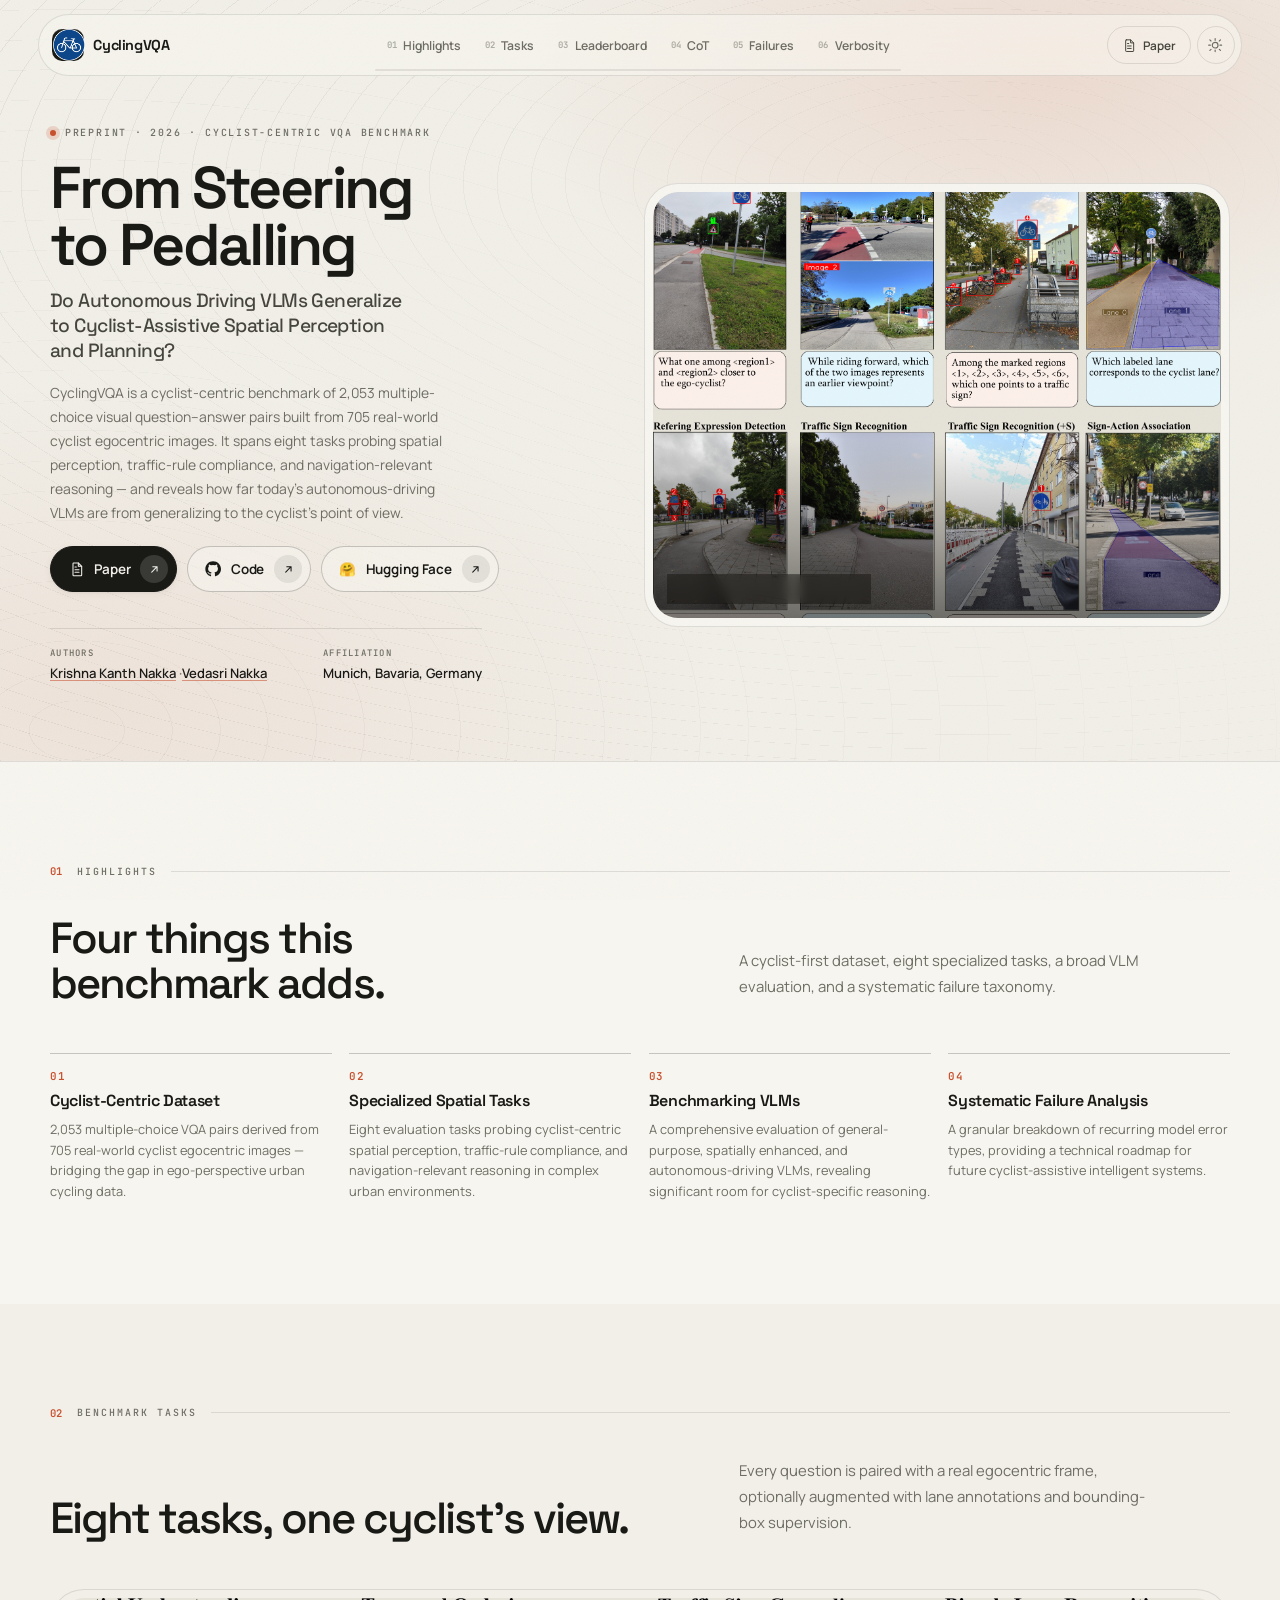
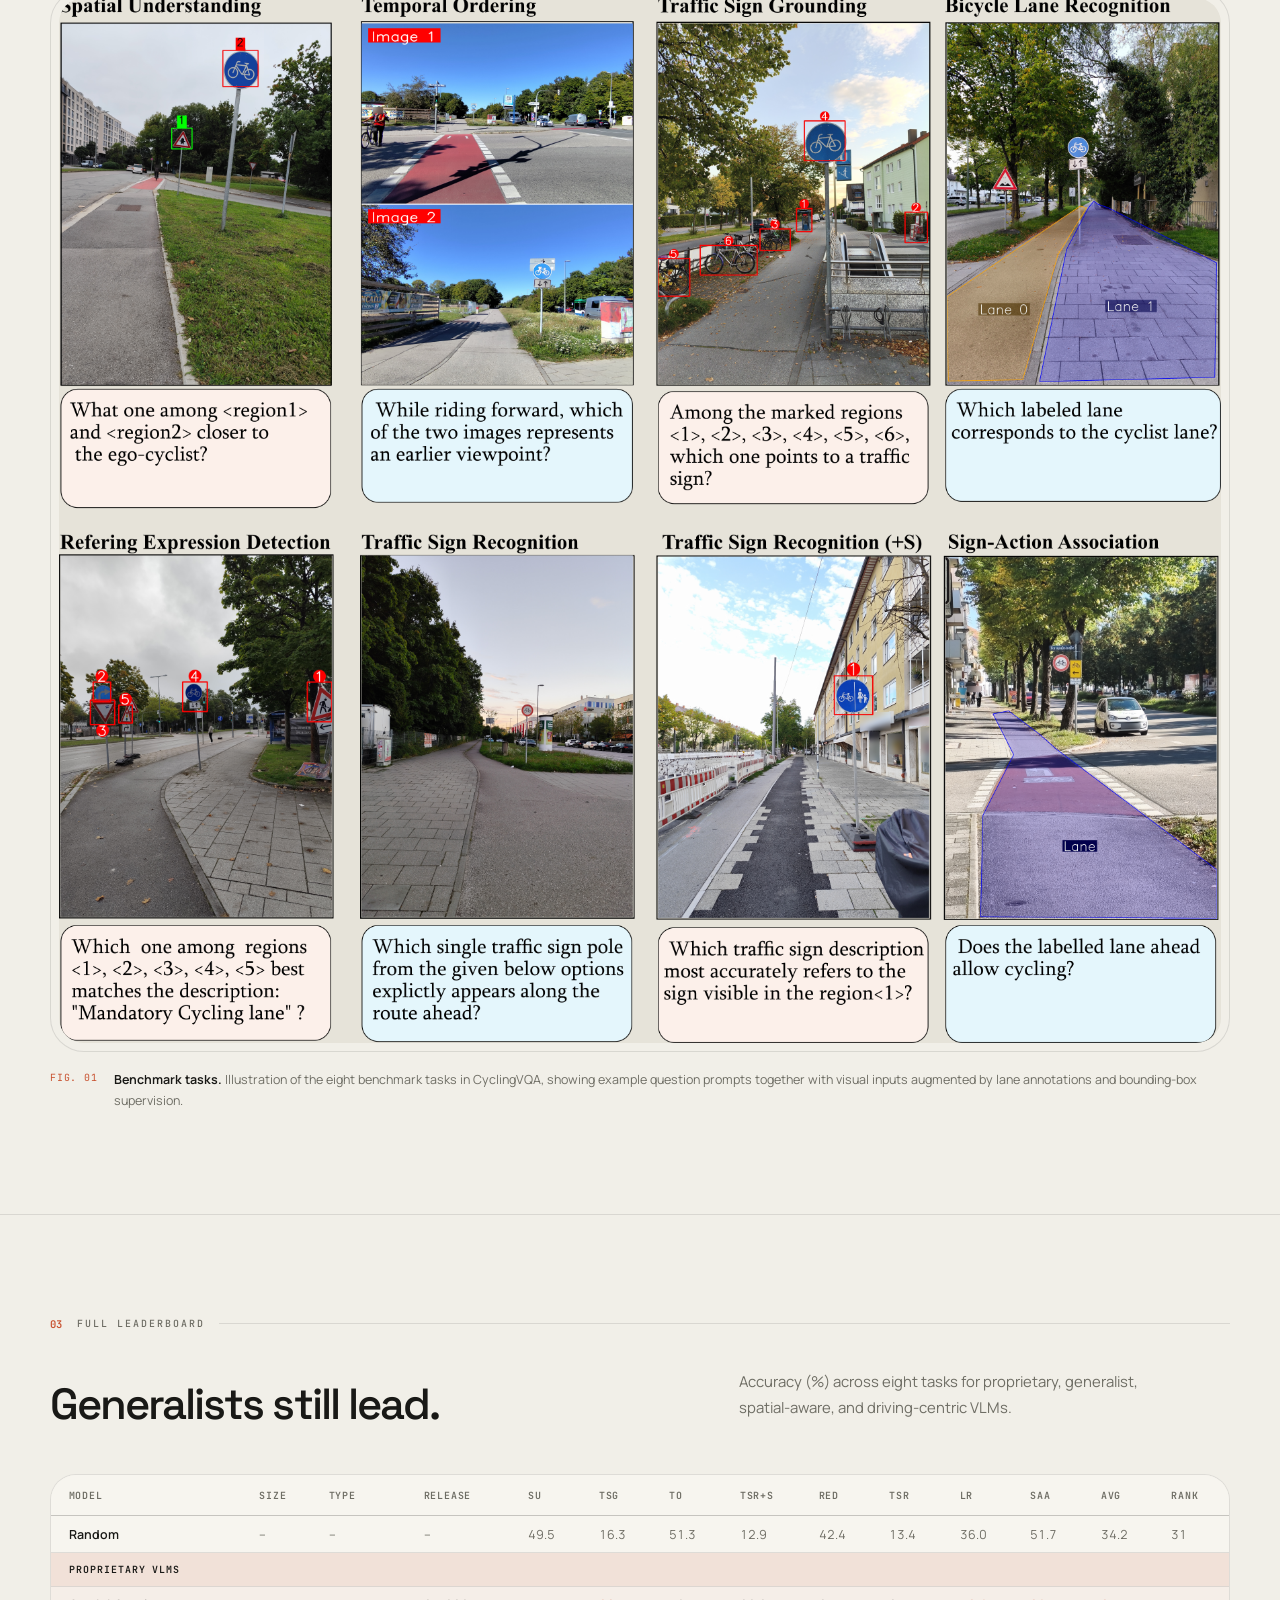
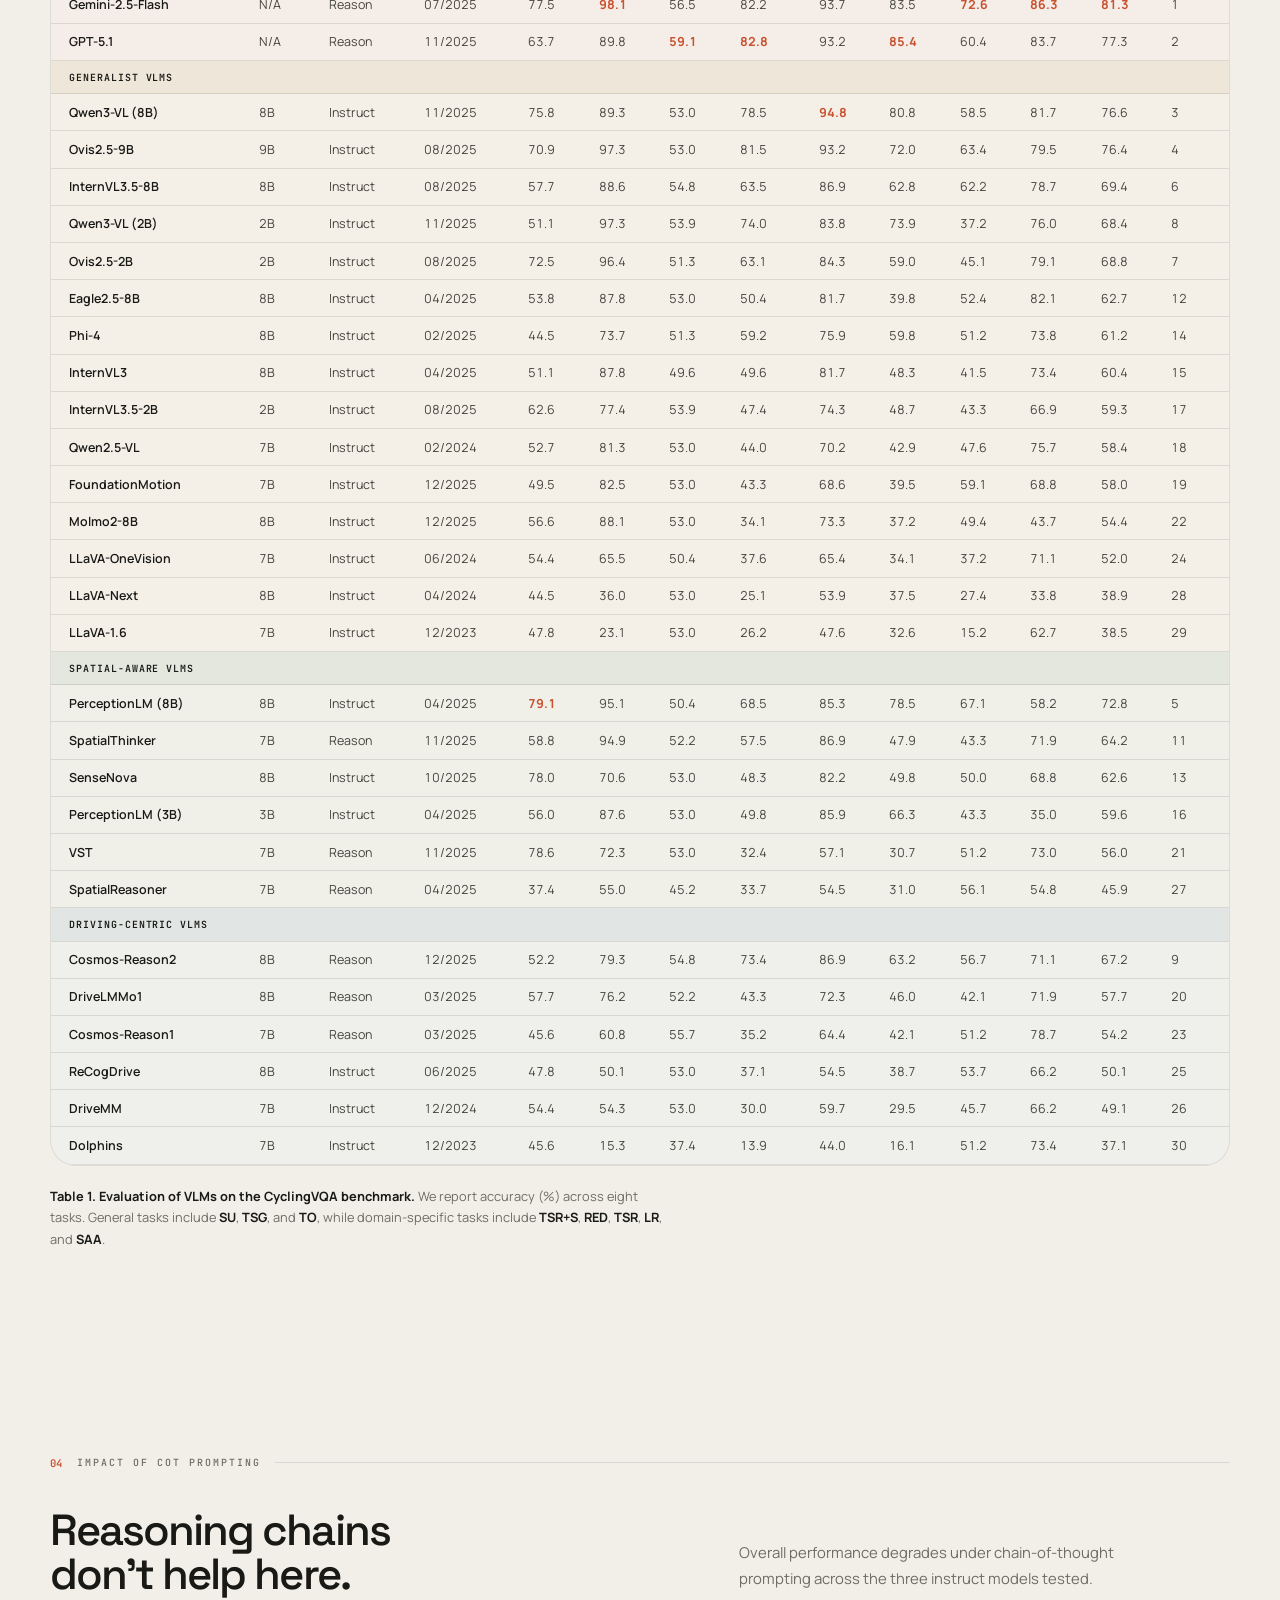
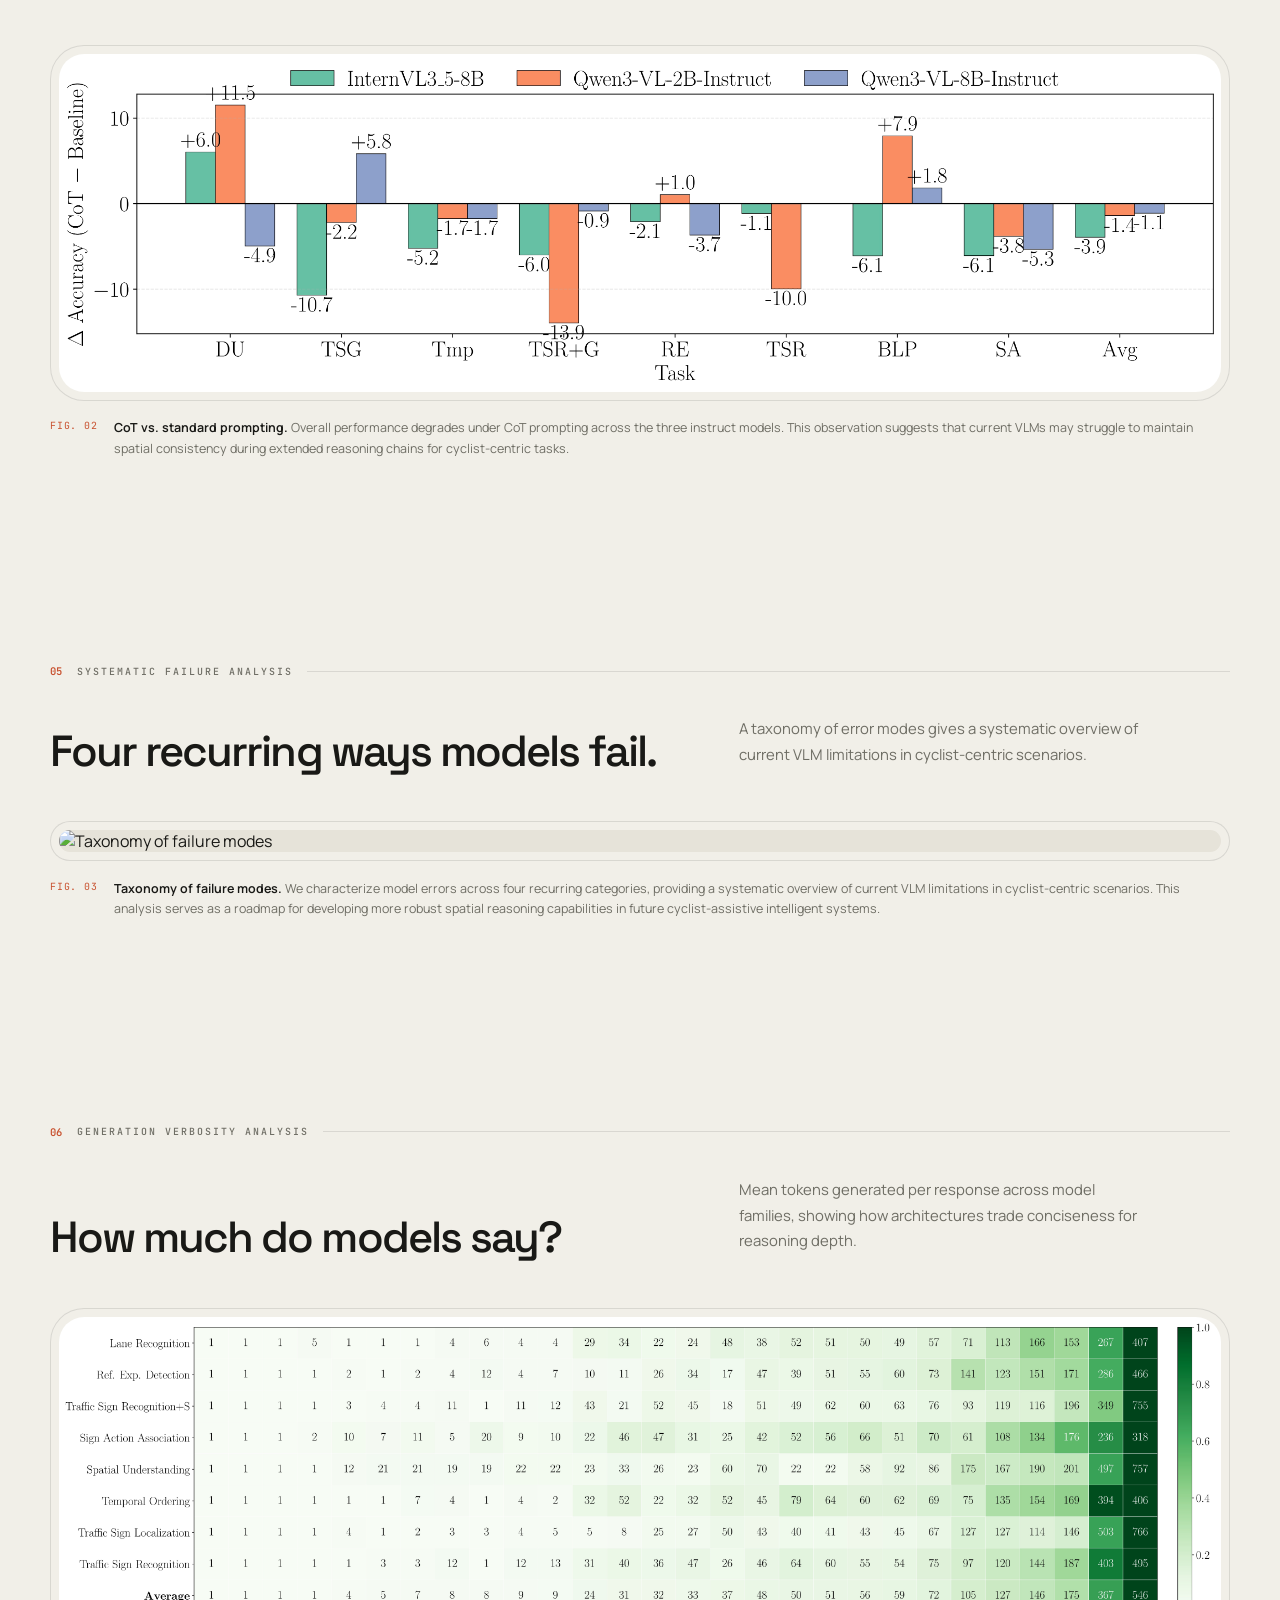
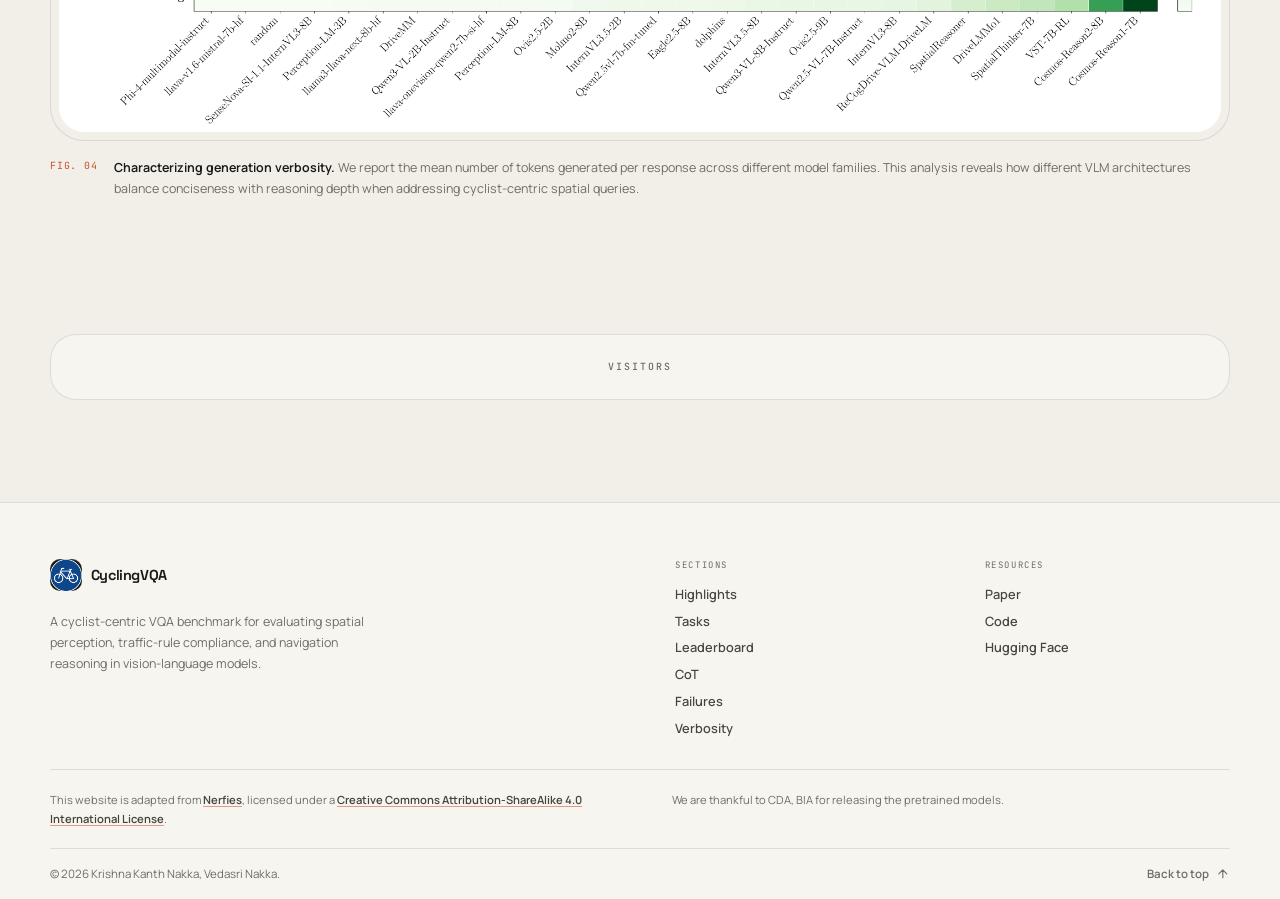
==== commit 074f276f: "update" ====
--- a/index.html
+++ b/index.html
@@ -135,8 +135,10 @@
         <figure class="hero-visual">
           <div class="figure-plate-frame" tabindex="0" role="button" aria-label="Enlarge benchmark preview"
                data-label="Fig. 01 &mdash; Benchmark tasks" data-caption="Illustration of the eight benchmark tasks in CyclingVQA, showing example question prompts together with visual inputs augmented by lane annotations and bounding-box supervision.">
-            <span class="hero-visual-tag">Benchmark preview</span>
-            <img src="images/task_illustration_v3.png" alt="Preview of CyclingVQA's eight benchmark tasks with example question prompts">
+            <div class="crop">
+              <img src="images/task_illustration_v3.png" alt="Preview of CyclingVQA's eight benchmark tasks with example question prompts">
+              <span class="hero-visual-tag">Benchmark preview &middot; 8 tasks</span>
+            </div>
           </div>
         </figure>
       </div>
--- a/static/css/index.css
+++ b/static/css/index.css
@@ -521,23 +521,47 @@
 .hero-credits dd span + span::before { content: ' \00b7 '; color: var(--muted); }
 
 .hero-visual { position: relative; }
-.hero-visual .figure-plate-frame { background: var(--surface); }
+.hero-visual .figure-plate-frame { background: var(--surface); overflow: hidden; }
+.hero-visual .figure-plate-frame .crop {
+  position: relative;
+  aspect-ratio: 4 / 3;
+  overflow: hidden;
+  border-radius: calc(var(--r-xl) - 9px);
+}
+.hero-visual .figure-plate-frame img {
+  position: absolute;
+  inset: 0;
+  width: 100%;
+  height: 100%;
+  object-fit: cover;
+  object-position: 50% 38%;
+}
+.hero-visual .figure-plate-frame .crop::after {
+  content: '';
+  position: absolute;
+  z-index: 1;
+  inset: 0;
+  background: linear-gradient(to top, rgb(12 12 10 / 55%), rgb(12 12 10 / 0%) 42%);
+  pointer-events: none;
+}
 .hero-visual-tag {
   position: absolute;
-  top: 1.1rem;
-  left: 1.1rem;
   z-index: 2;
+  bottom: .9rem;
+  left: .9rem;
   display: inline-flex;
   align-items: center;
   gap: .42rem;
   padding: .42rem .75rem;
-  border: 1px solid var(--line);
-  border-radius: 999px;
-  background: color-mix(in srgb, var(--surface) 90%, transparent);
-  color: var(--ink-soft);
+  border: 1px solid rgb(255 255 255 / 18%);
+  border-radius: 999px;
+  background: rgb(20 18 14 / 45%);
+  color: #f2f0e9;
   font-family: var(--font-mono);
   font-size: .6rem;
   letter-spacing: .06em;
+  backdrop-filter: blur(6px);
+  -webkit-backdrop-filter: blur(6px);
 }
 
 @media (max-width: 900px) {
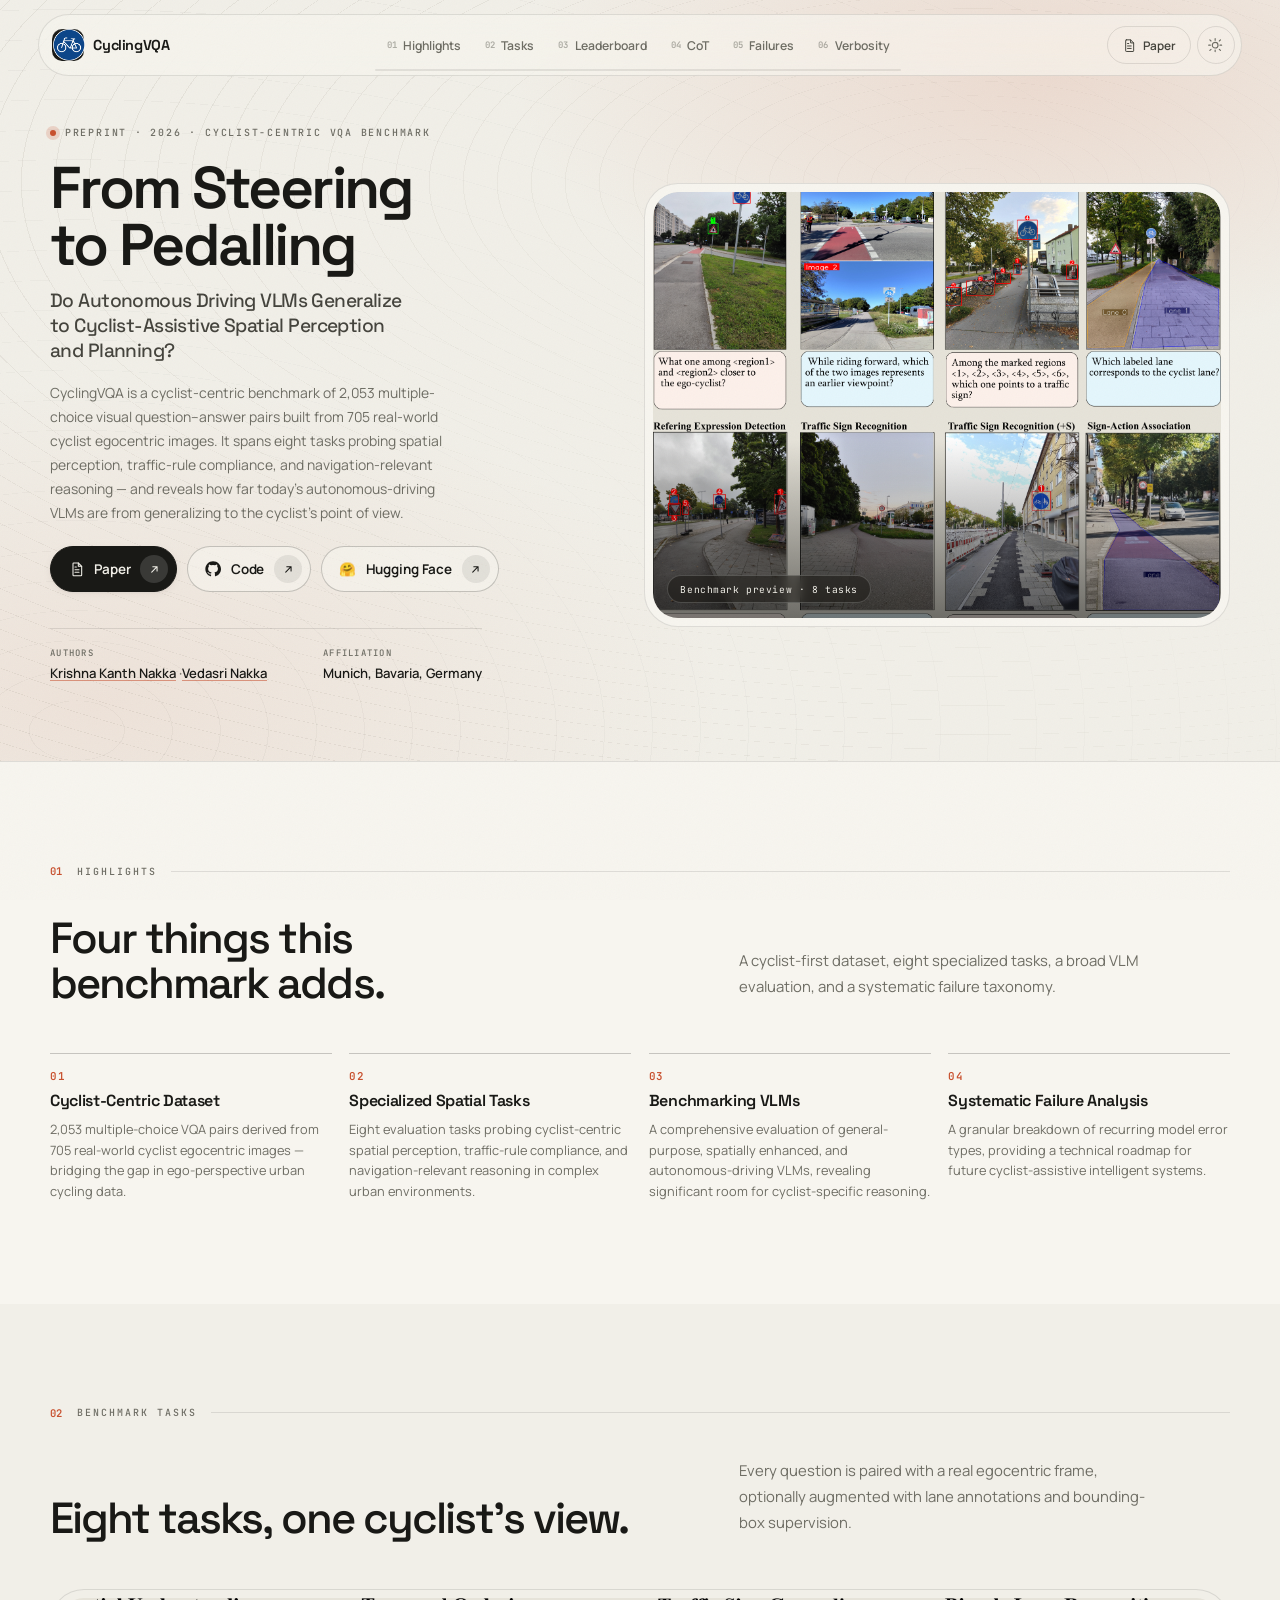
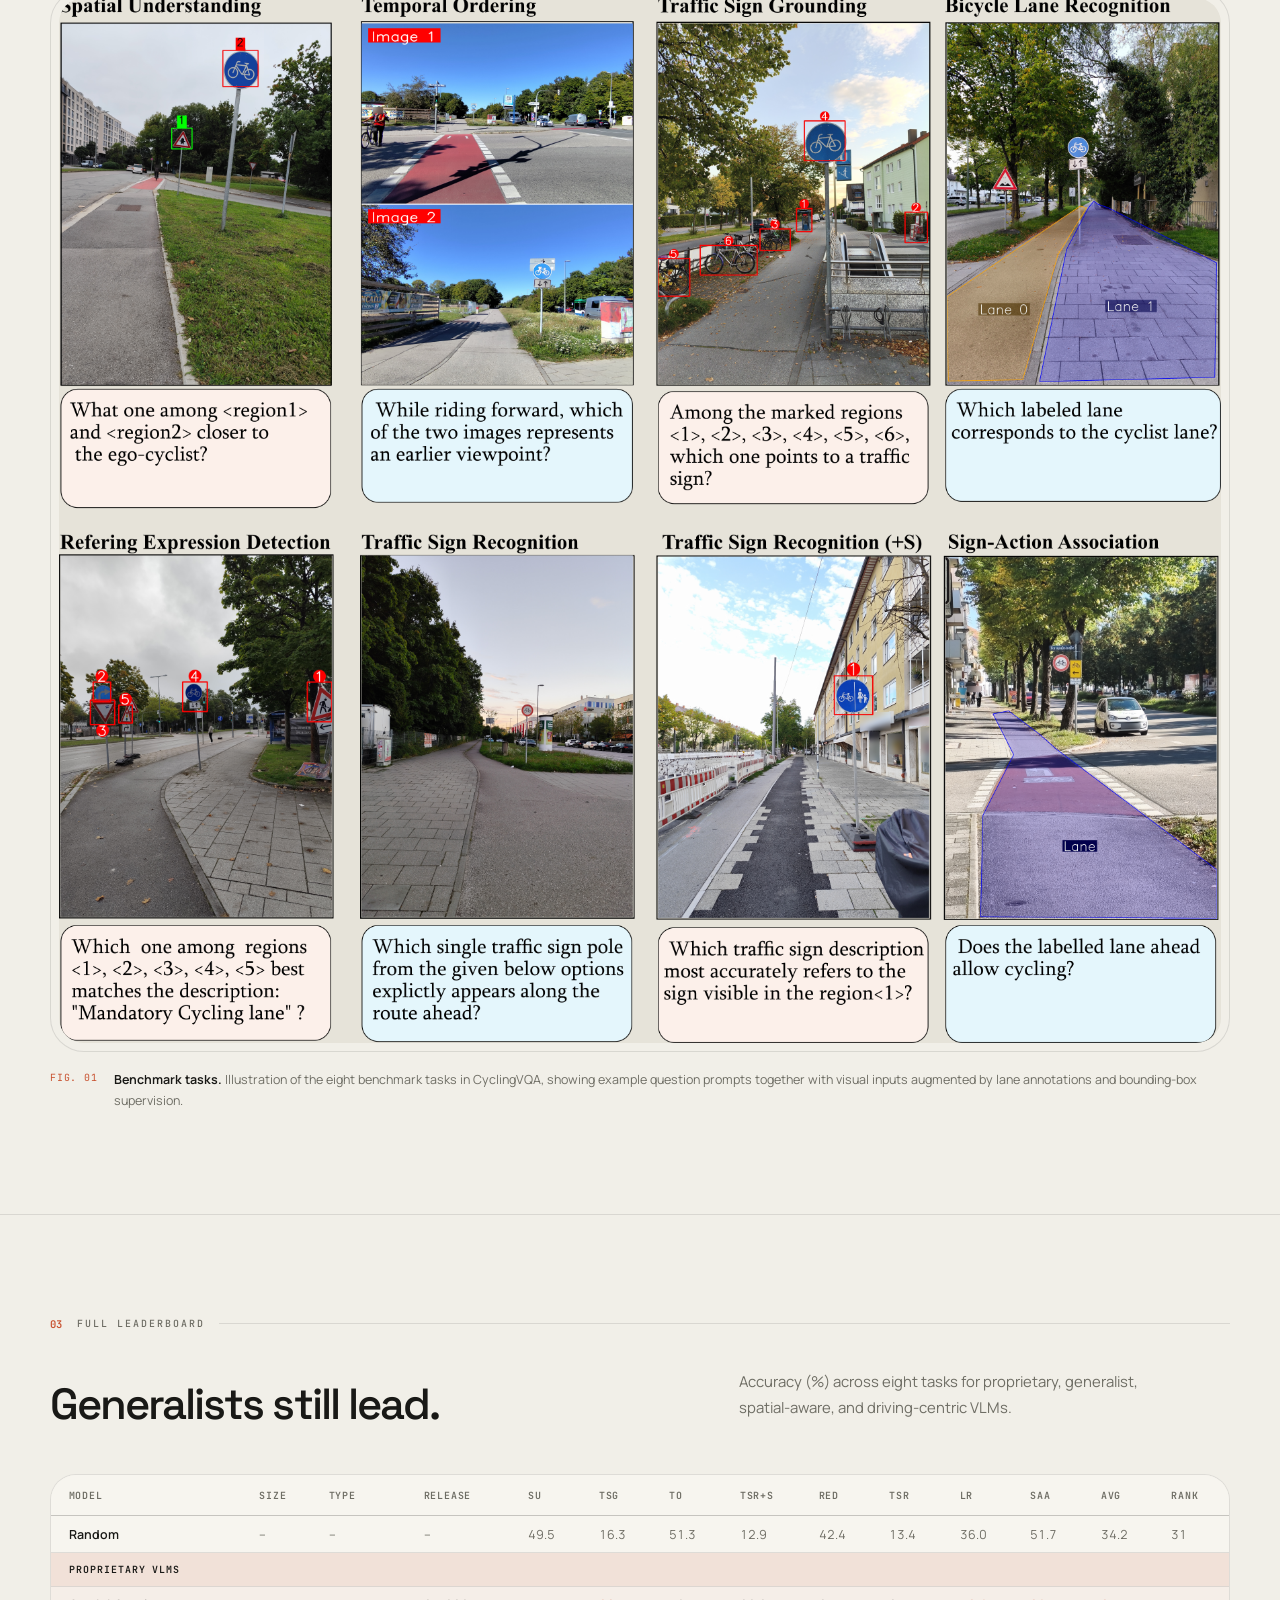
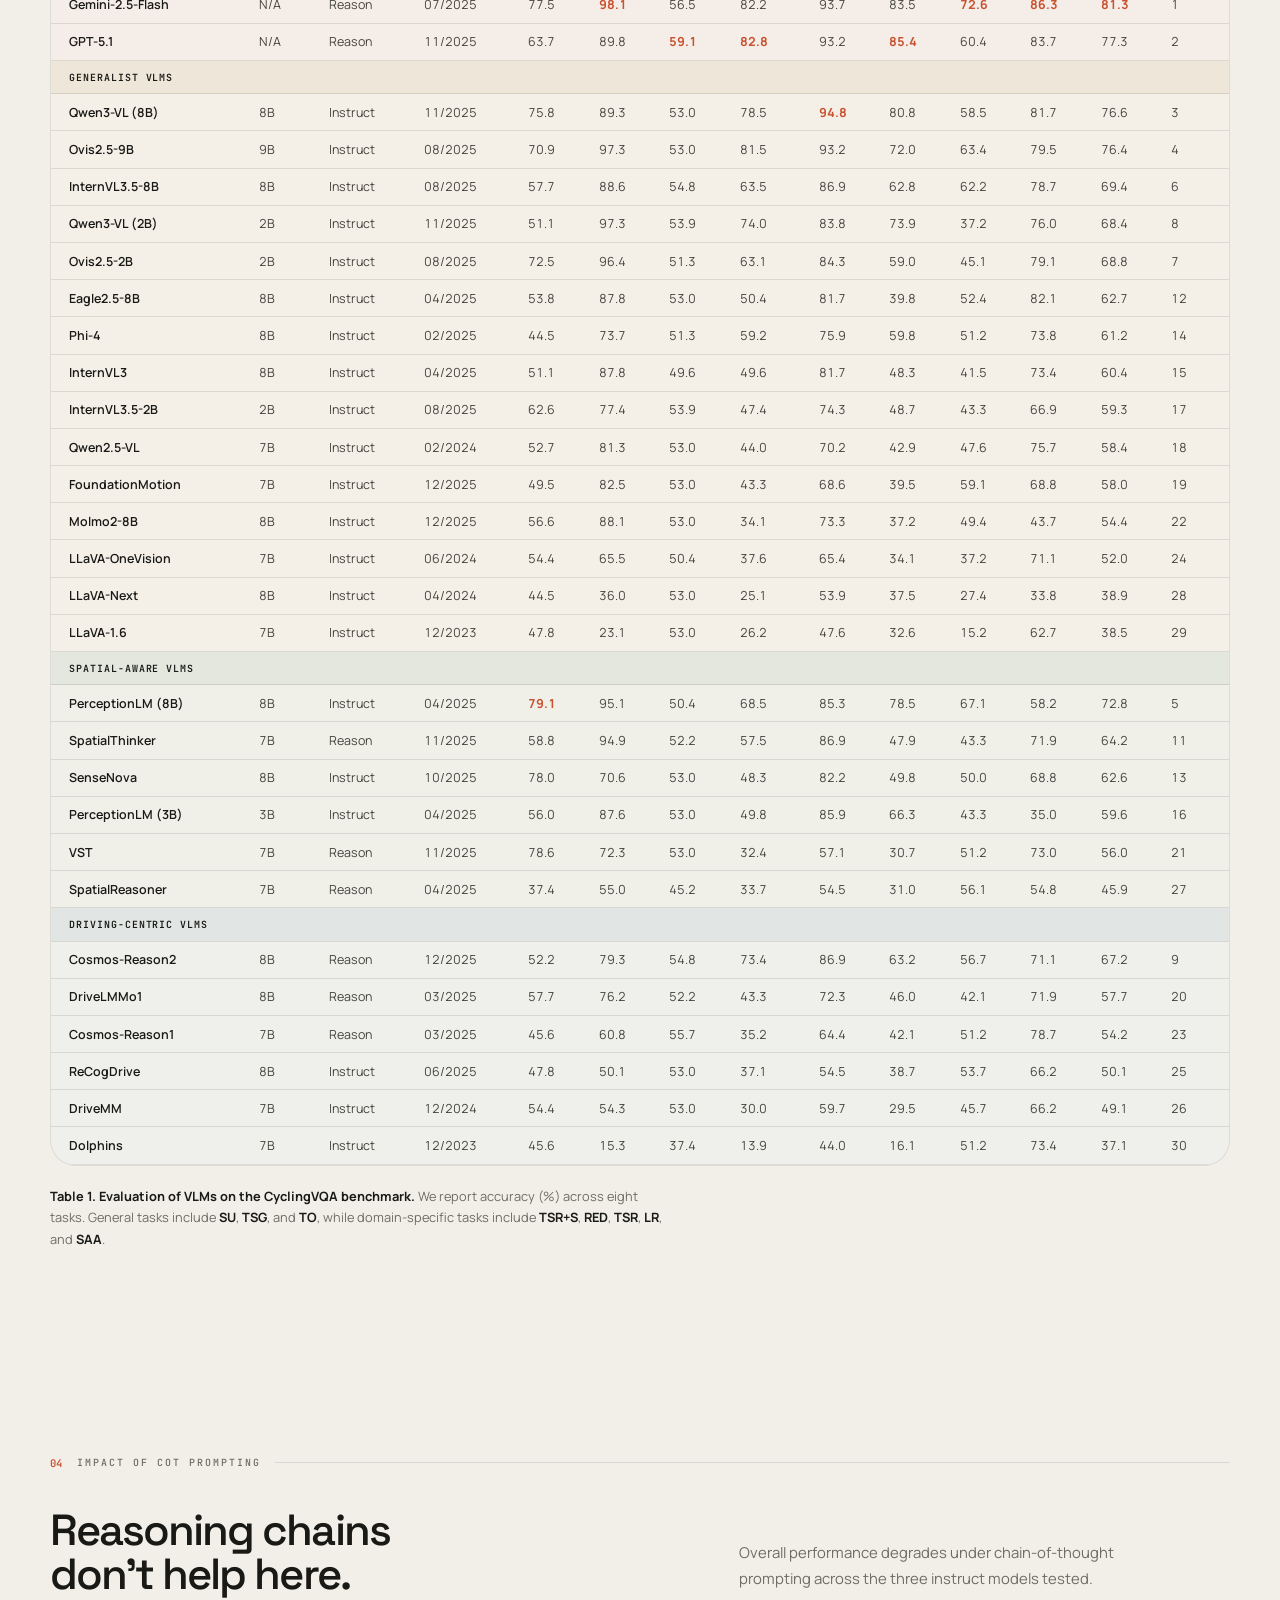
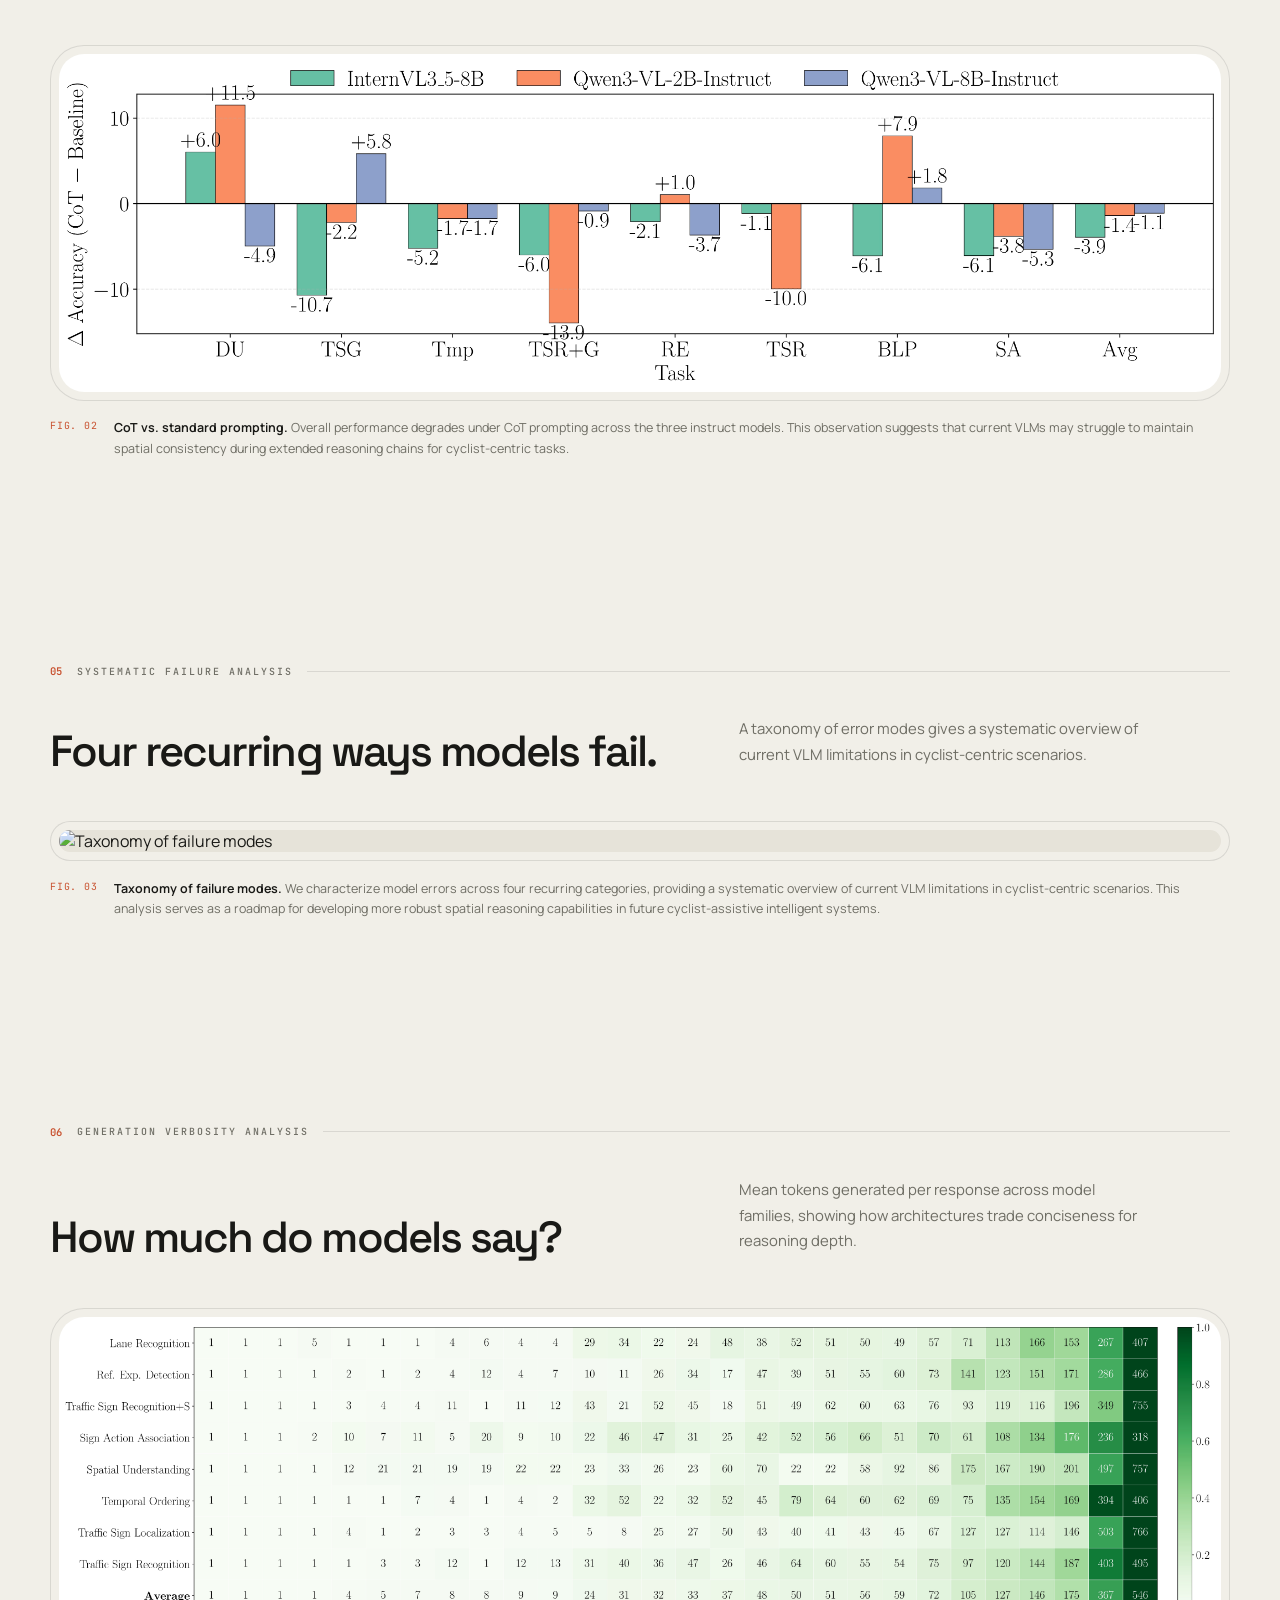
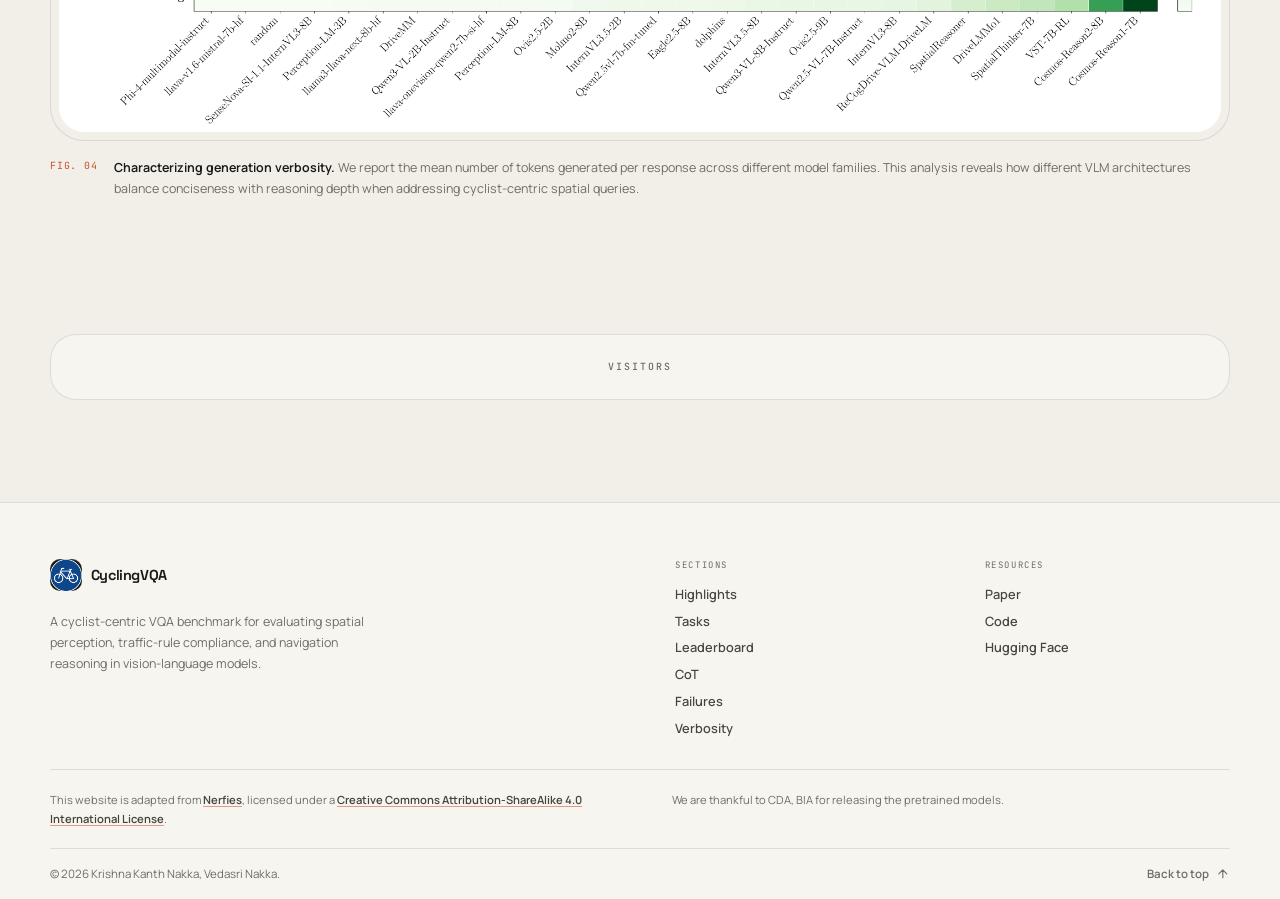
==== commit fb7c4ce2: "update" ====
--- a/index.html
+++ b/index.html
@@ -20,7 +20,7 @@
   <link rel="preconnect" href="https://fonts.googleapis.com">
   <link rel="preconnect" href="https://fonts.gstatic.com" crossorigin>
   <link rel="stylesheet" href="https://fonts.googleapis.com/css2?family=Manrope:wght@400..800&family=Space+Grotesk:wght@400..700&family=JetBrains+Mono:wght@400..600&display=swap">
-  <link rel="stylesheet" href="./static/css/index.css">
+  <link rel="stylesheet" href="./static/css/index.css?v=2">
   <link rel="icon" href="images/logo.png">
 </head>
 <body>
@@ -463,6 +463,6 @@
     </div>
   </div>
 
-  <script src="./static/js/main.js"></script>
+  <script src="./static/js/main.js?v=2"></script>
 </body>
 </html>
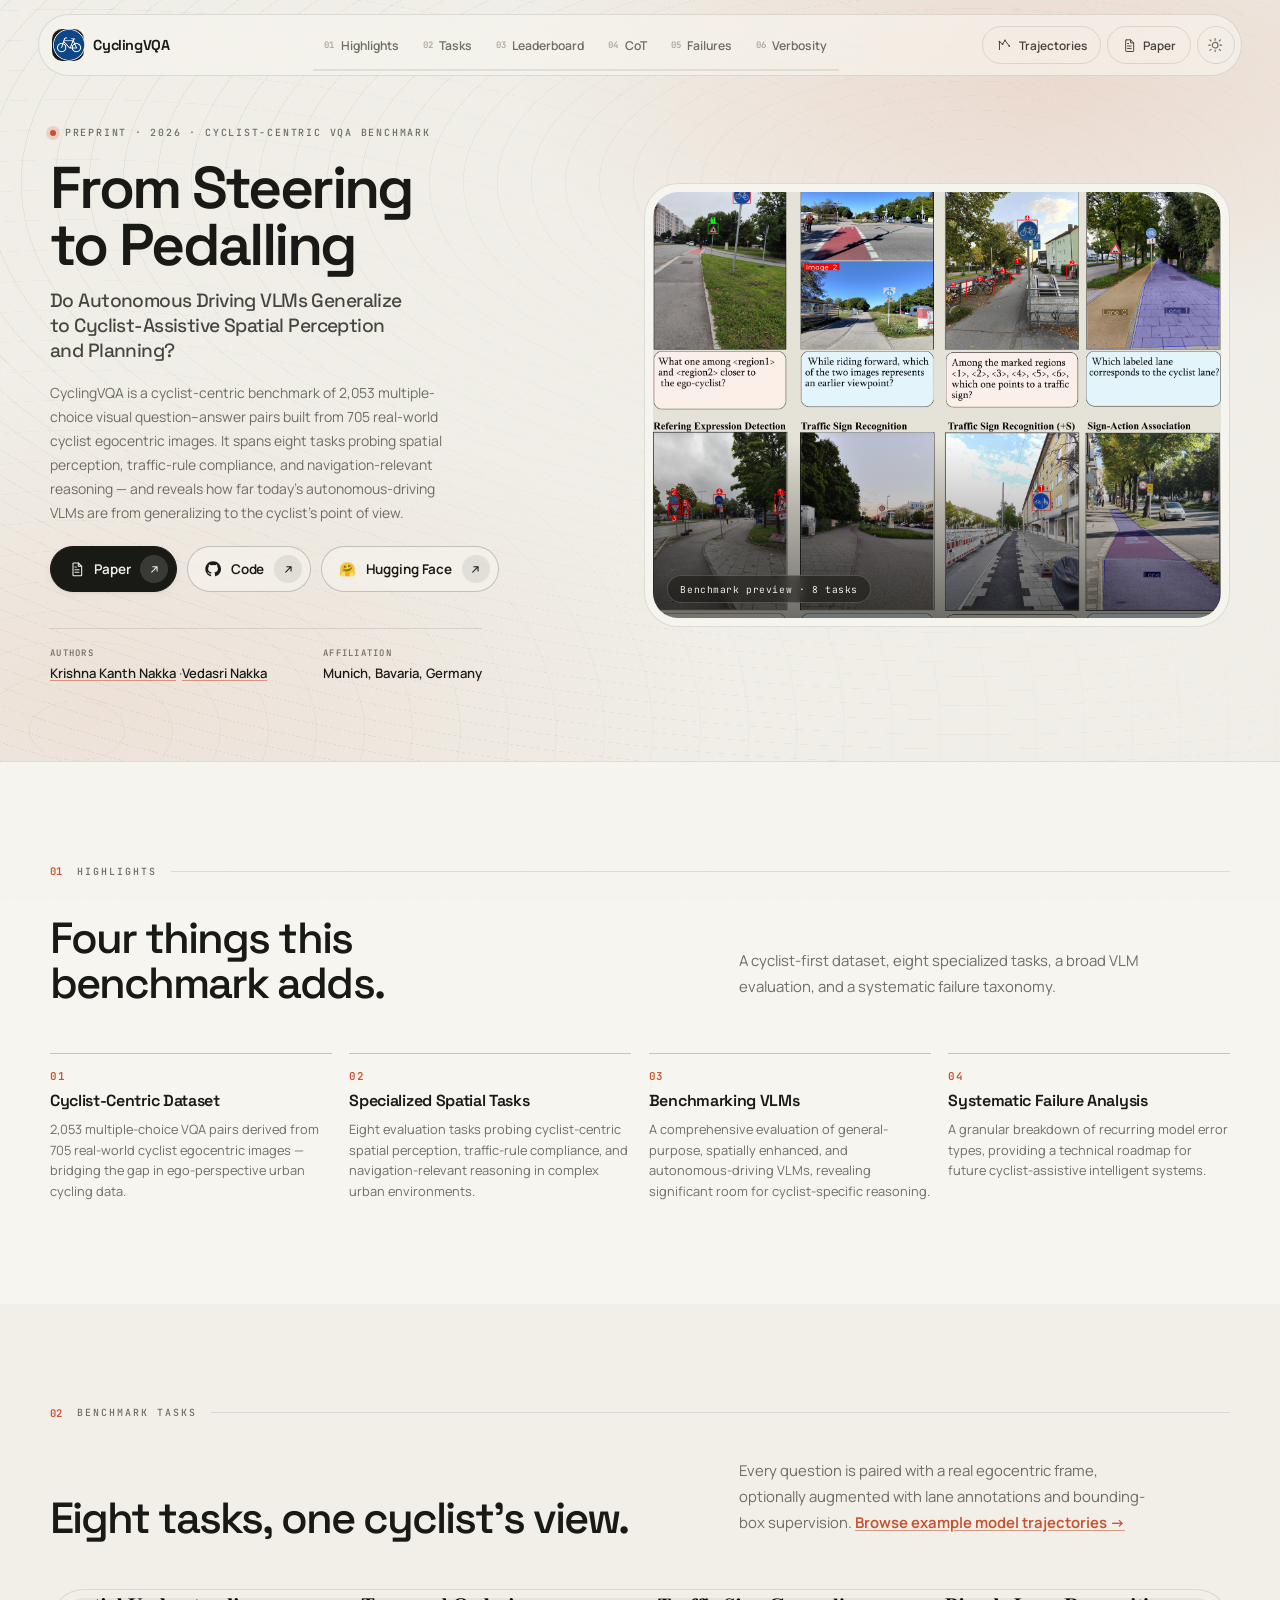
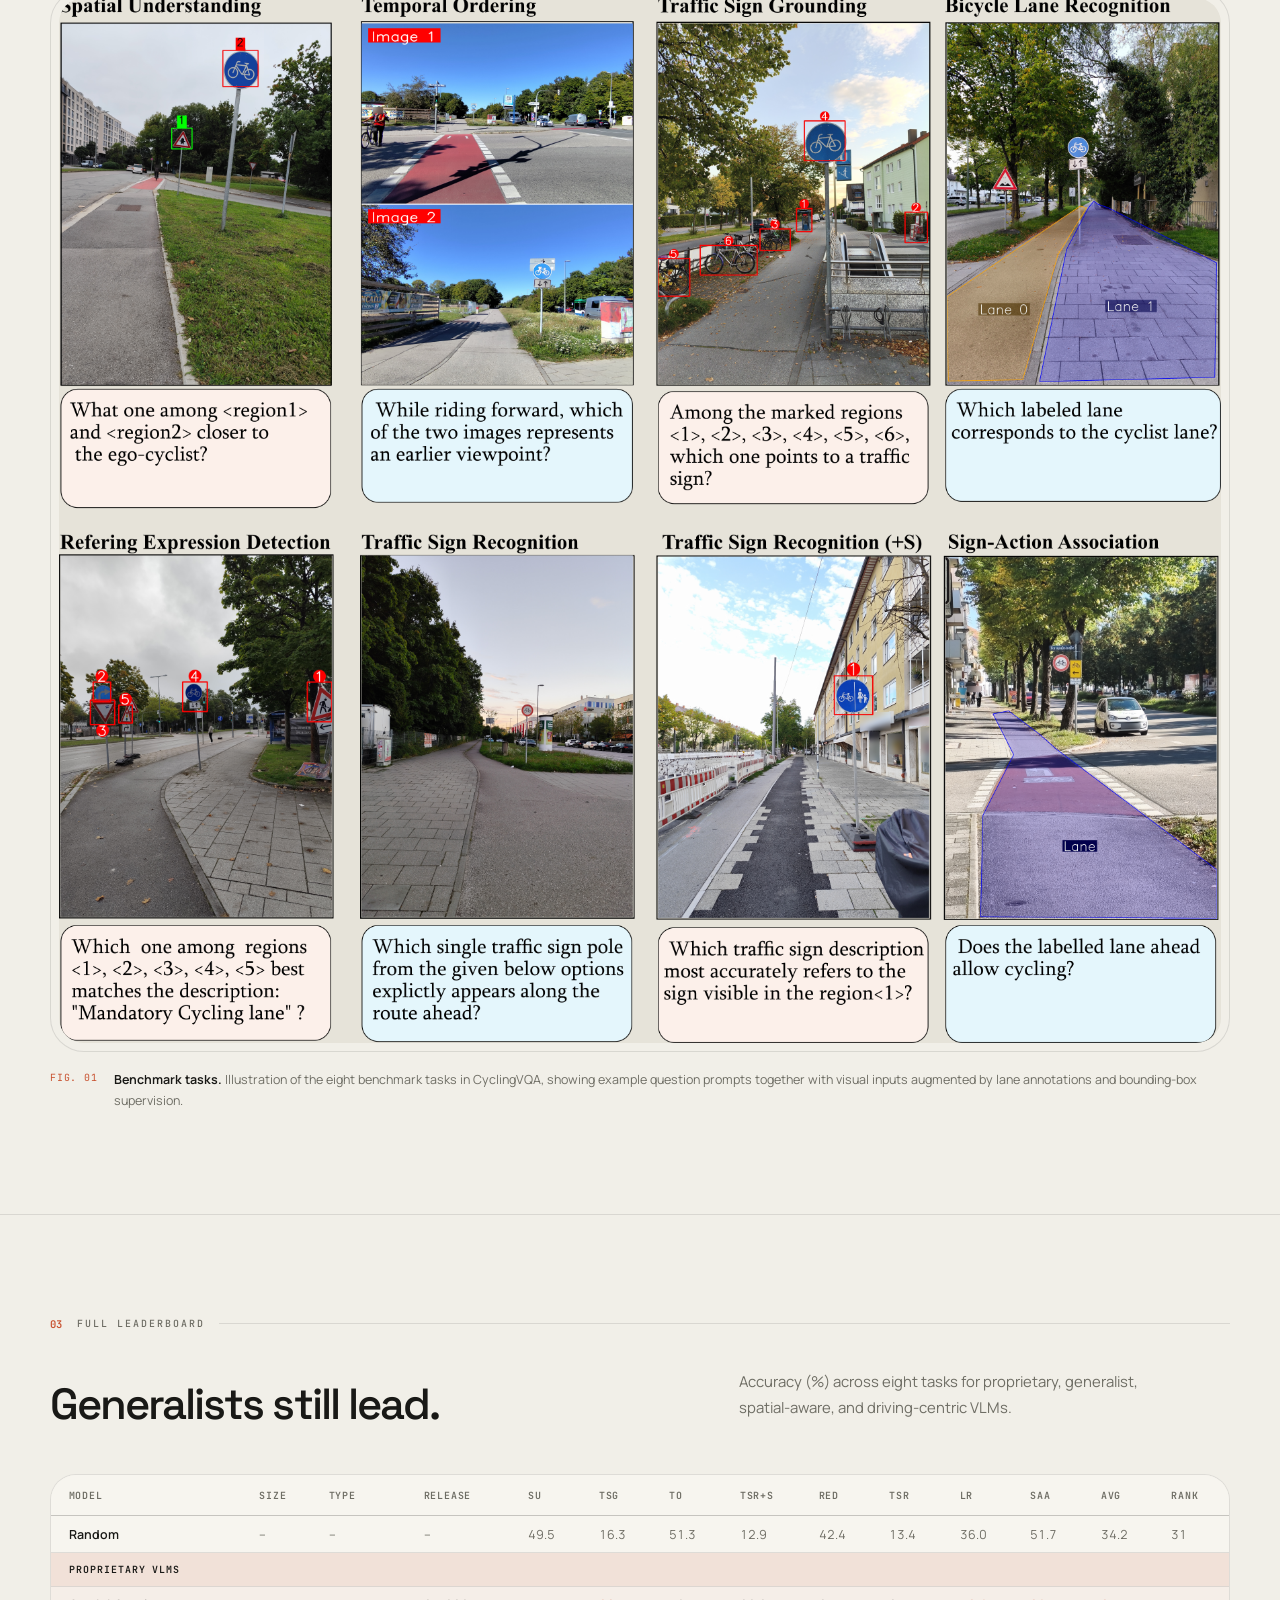
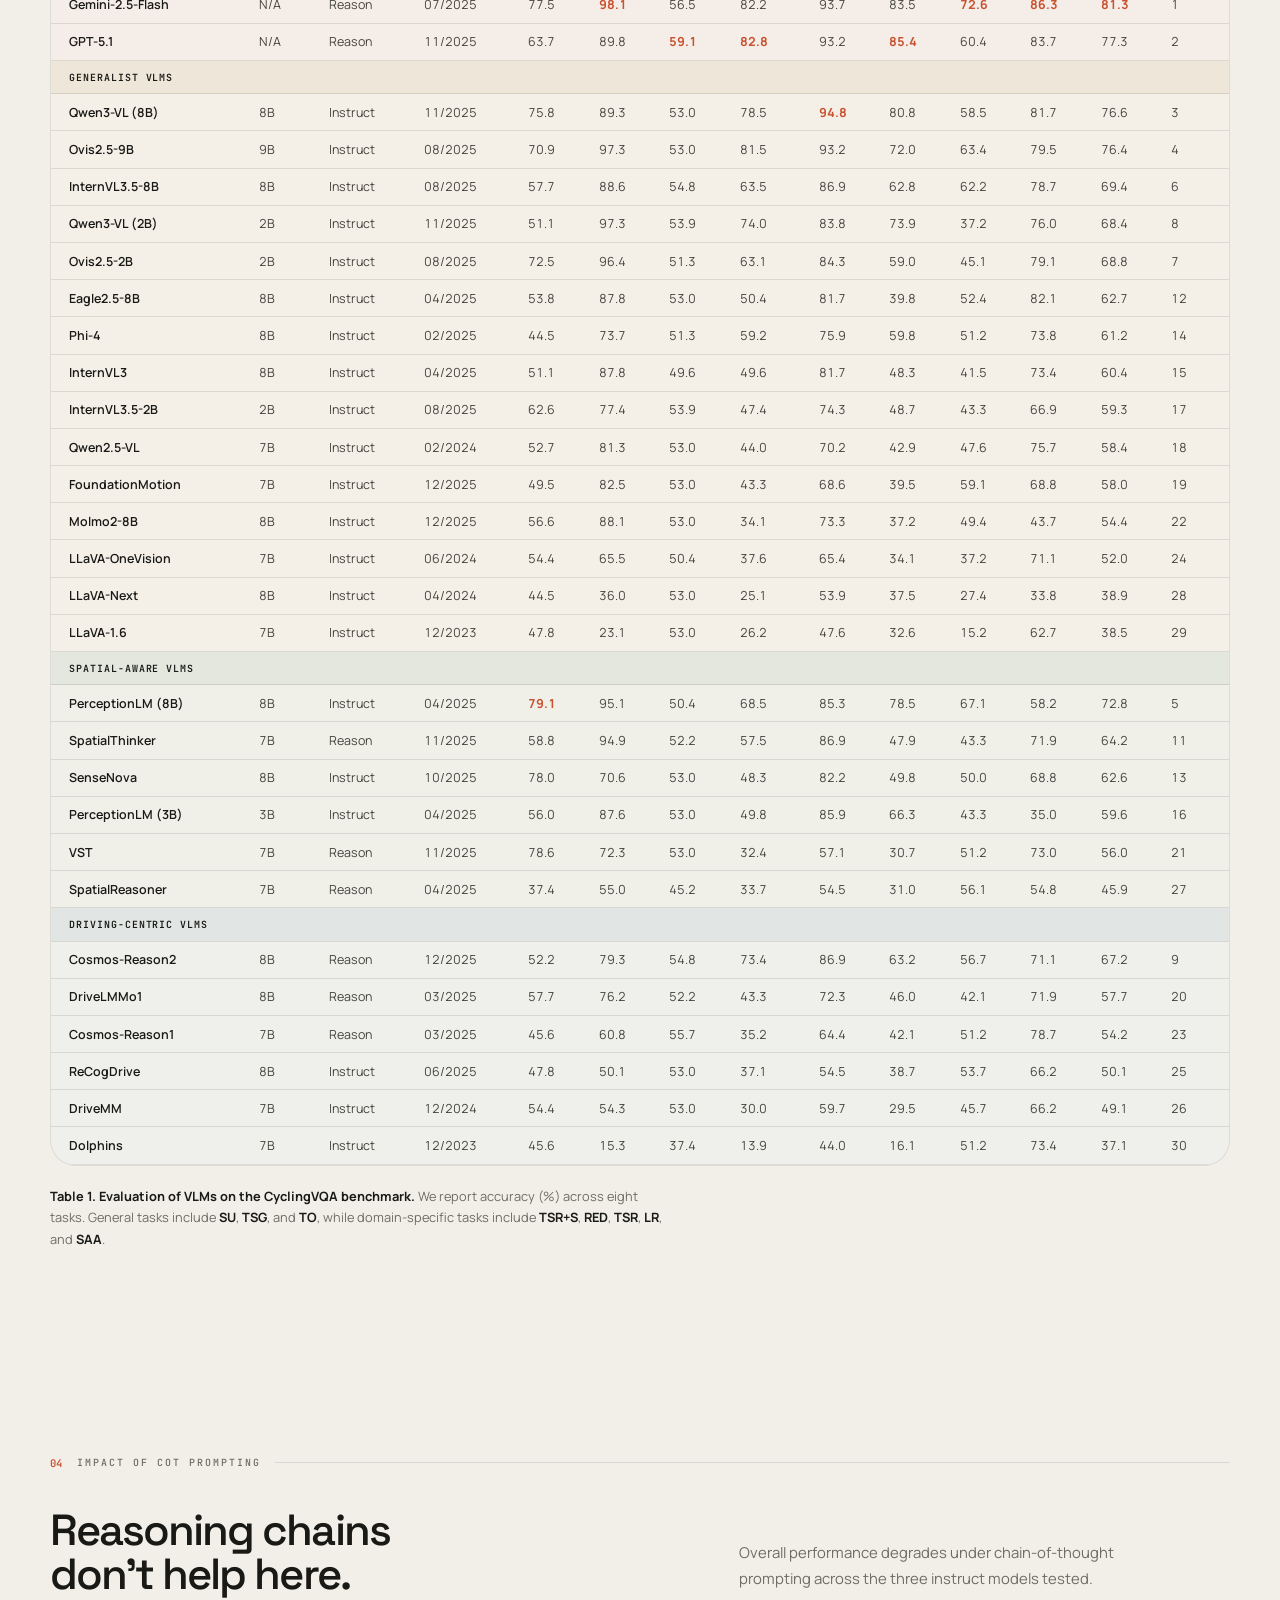
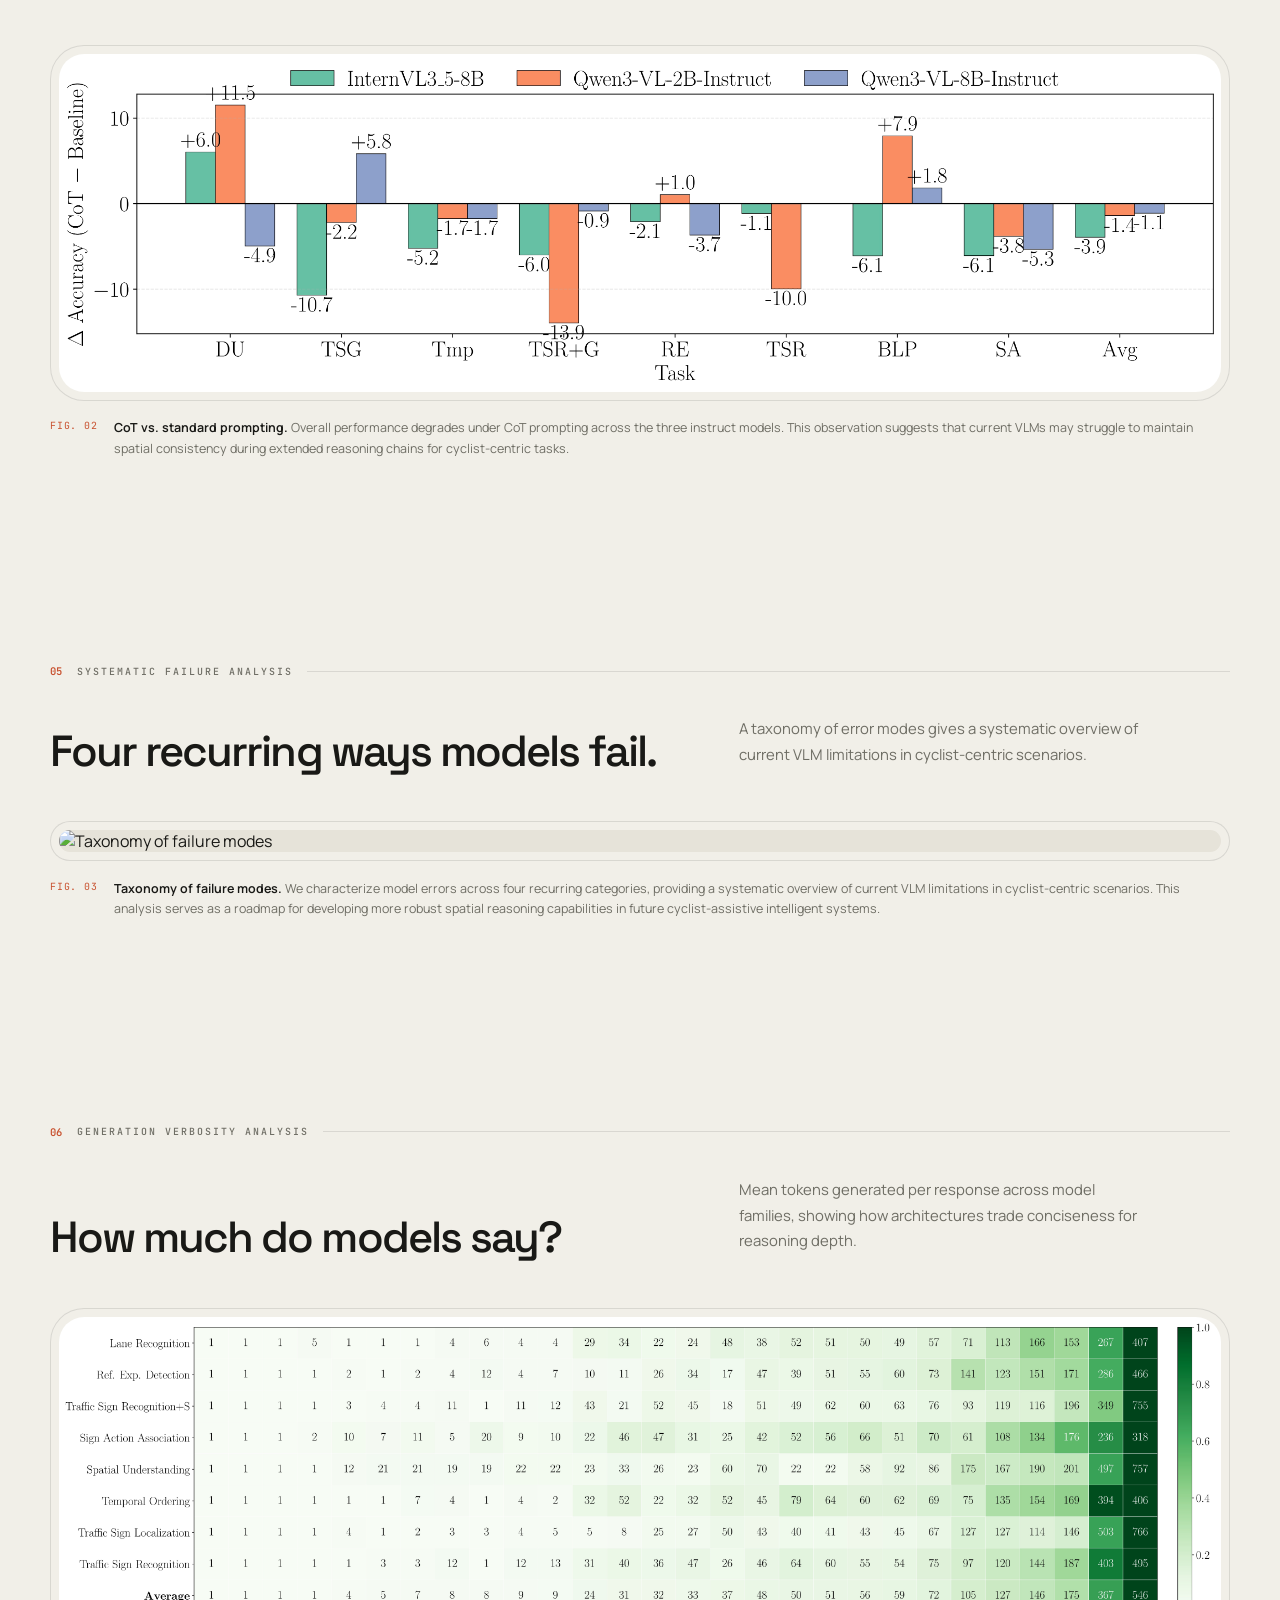
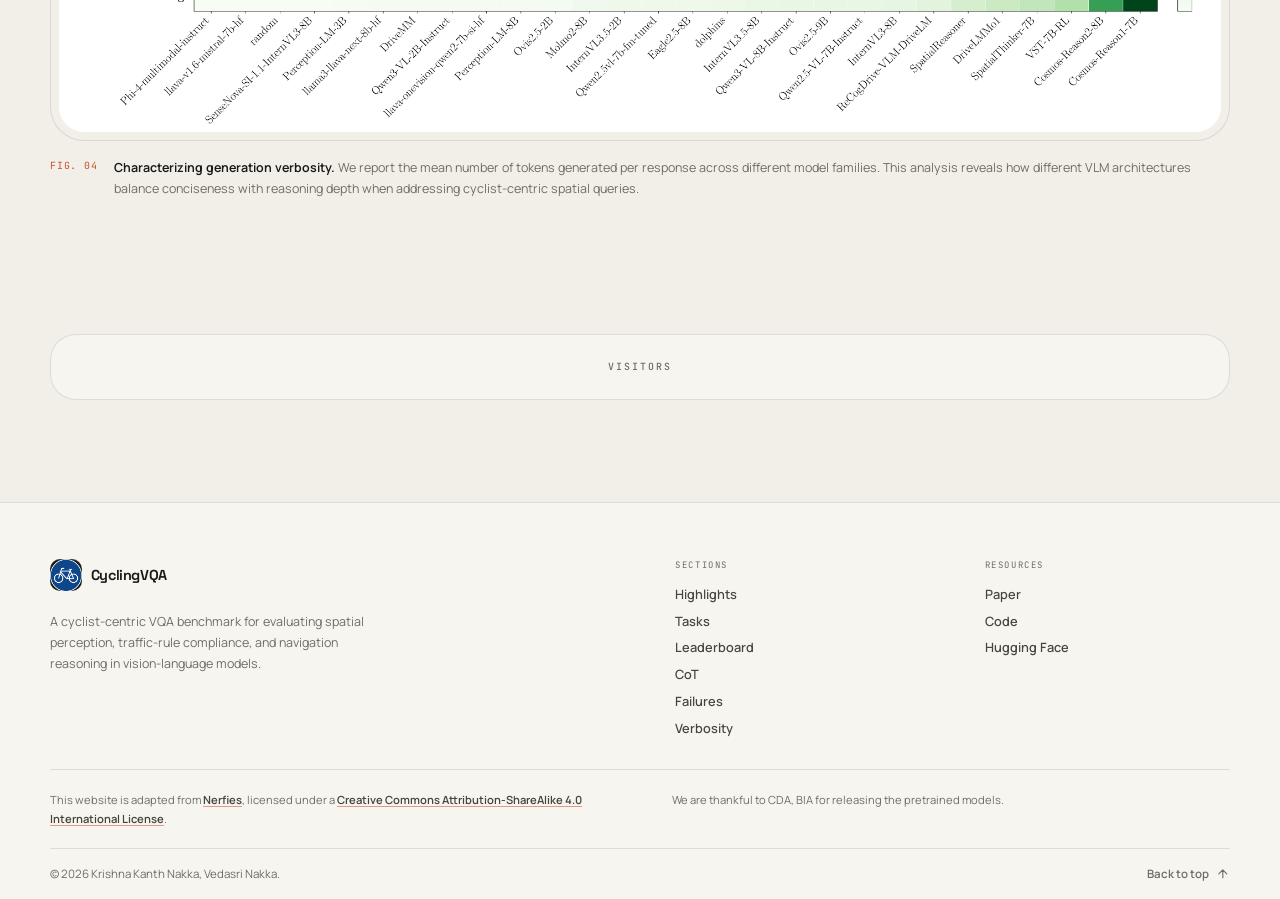
==== commit e7aa2220: "update" ====
--- a/index.html
+++ b/index.html
@@ -44,6 +44,10 @@
     </nav>
 
     <div class="nav-tools">
+      <a class="nav-paper-link" href="trajectories.html" target="_blank" rel="noreferrer">
+        <svg viewBox="0 0 24 24" fill="none" stroke="currentColor" stroke-width="1.6" stroke-linecap="round" stroke-linejoin="round"><path d="M4 19V6M4 6l5 4 4-6 7 9"/><circle cx="4" cy="6" r="1.4" fill="currentColor" stroke="none"/><circle cx="9" cy="10" r="1.4" fill="currentColor" stroke="none"/><circle cx="13" cy="4" r="1.4" fill="currentColor" stroke="none"/><circle cx="20" cy="13" r="1.4" fill="currentColor" stroke="none"/></svg>
+        <span class="nav-paper-label">Trajectories</span>
+      </a>
       <a class="nav-paper-link" href="xx" target="_blank" rel="noreferrer">
         <svg viewBox="0 0 24 24" fill="none" stroke="currentColor" stroke-width="1.6" stroke-linecap="round" stroke-linejoin="round"><path d="M7 3h7l5 5v13a1 1 0 0 1-1 1H7a1 1 0 0 1-1-1V4a1 1 0 0 1 1-1Z"/><path d="M14 3v5h5"/><path d="M9 13h6M9 17h6M9 9h2"/></svg>
         <span class="nav-paper-label">Paper</span>
@@ -67,7 +71,10 @@
       <a href="#failures"><span>05</span>Failures</a>
       <a href="#verbosity"><span>06</span>Verbosity</a>
     </nav>
-    <a class="mobile-menu-paper" href="xx" target="_blank" rel="noreferrer">Read the paper</a>
+    <div class="hero-actions">
+      <a class="mobile-menu-paper" href="xx" target="_blank" rel="noreferrer">Read the paper</a>
+      <a class="button button-quiet" href="trajectories.html" target="_blank" rel="noreferrer">Trajectories</a>
+    </div>
   </div>
 
   <main id="main-content">
@@ -193,7 +200,7 @@
           </div>
           <div class="section-header-body">
             <h2>Eight tasks, one cyclist's view.</h2>
-            <p class="section-lede">Every question is paired with a real egocentric frame, optionally augmented with lane annotations and bounding-box supervision.</p>
+            <p class="section-lede">Every question is paired with a real egocentric frame, optionally augmented with lane annotations and bounding-box supervision. <a href="trajectories.html" target="_blank" rel="noreferrer" style="color: var(--accent); font-weight: 640; text-decoration: underline; text-decoration-color: color-mix(in srgb, var(--accent) 55%, transparent); text-underline-offset: .15em;">Browse example model trajectories&nbsp;&rarr;</a></p>
           </div>
         </div>
 
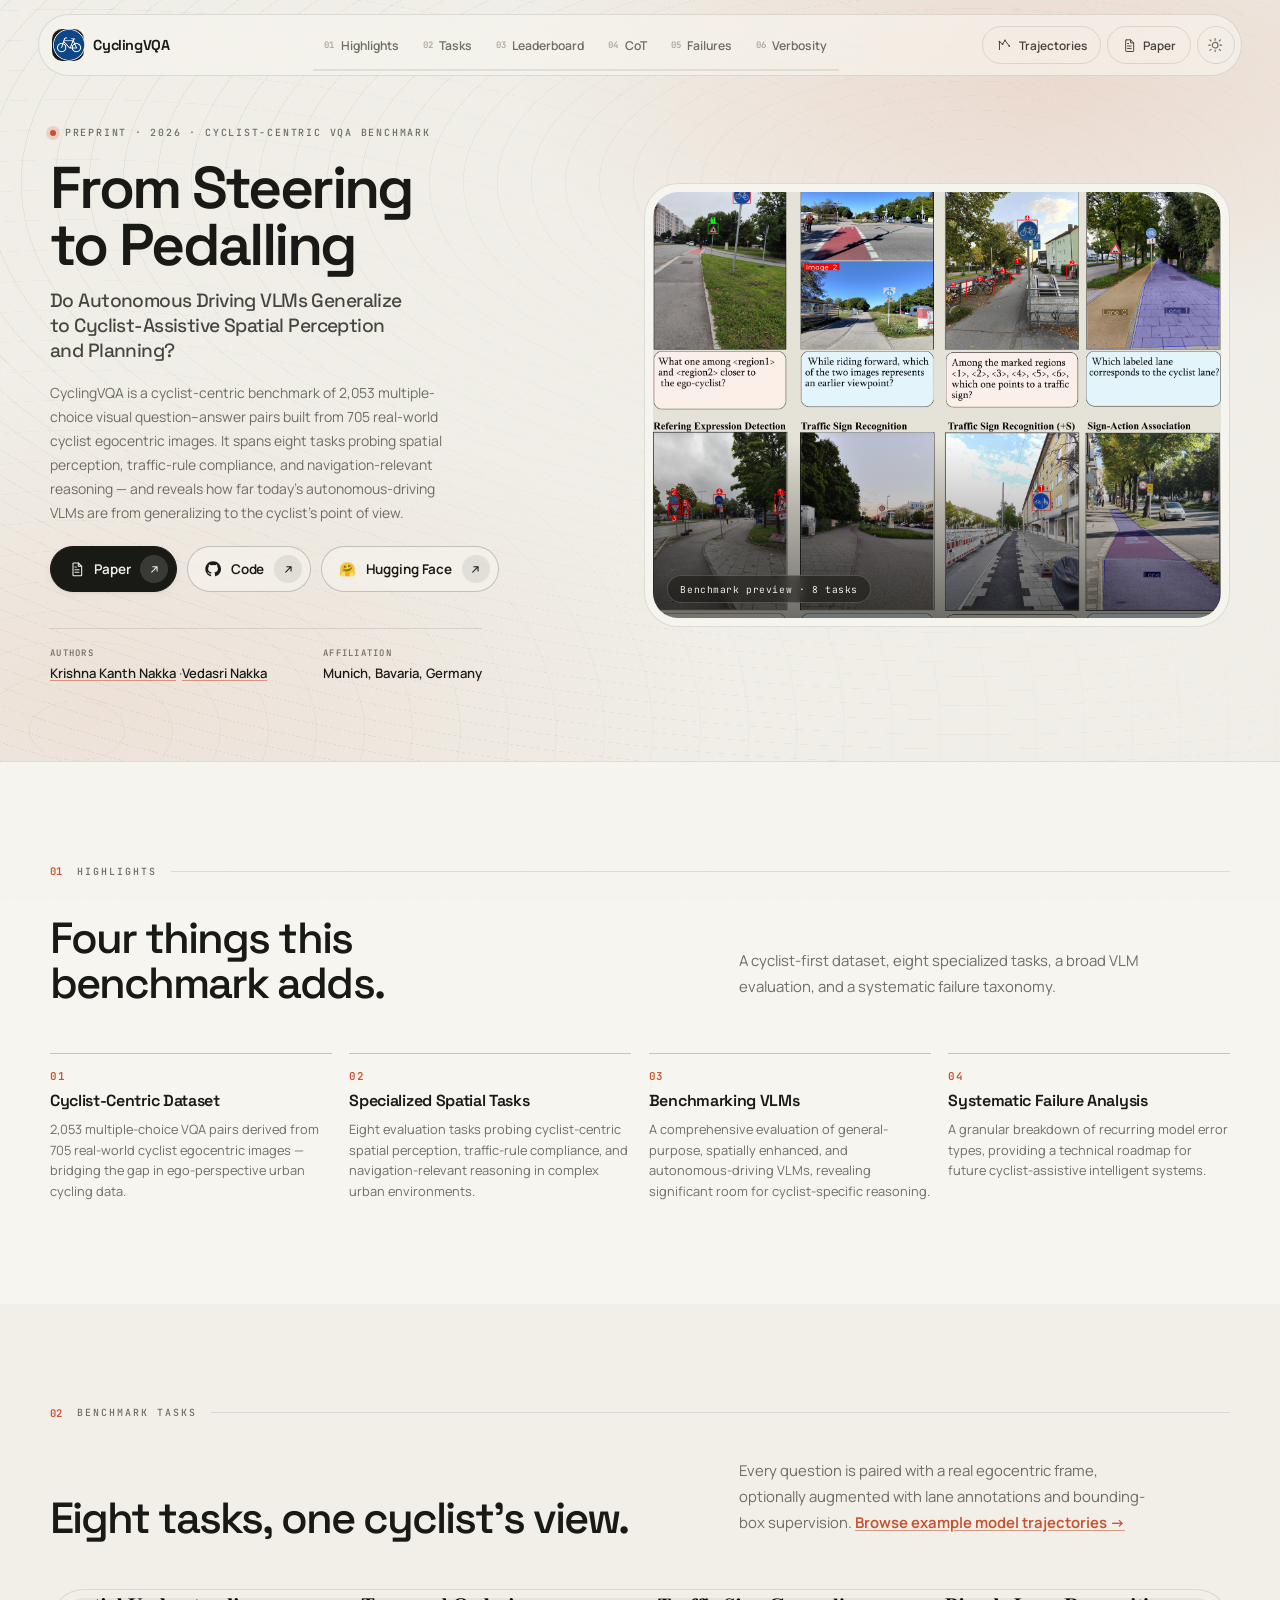
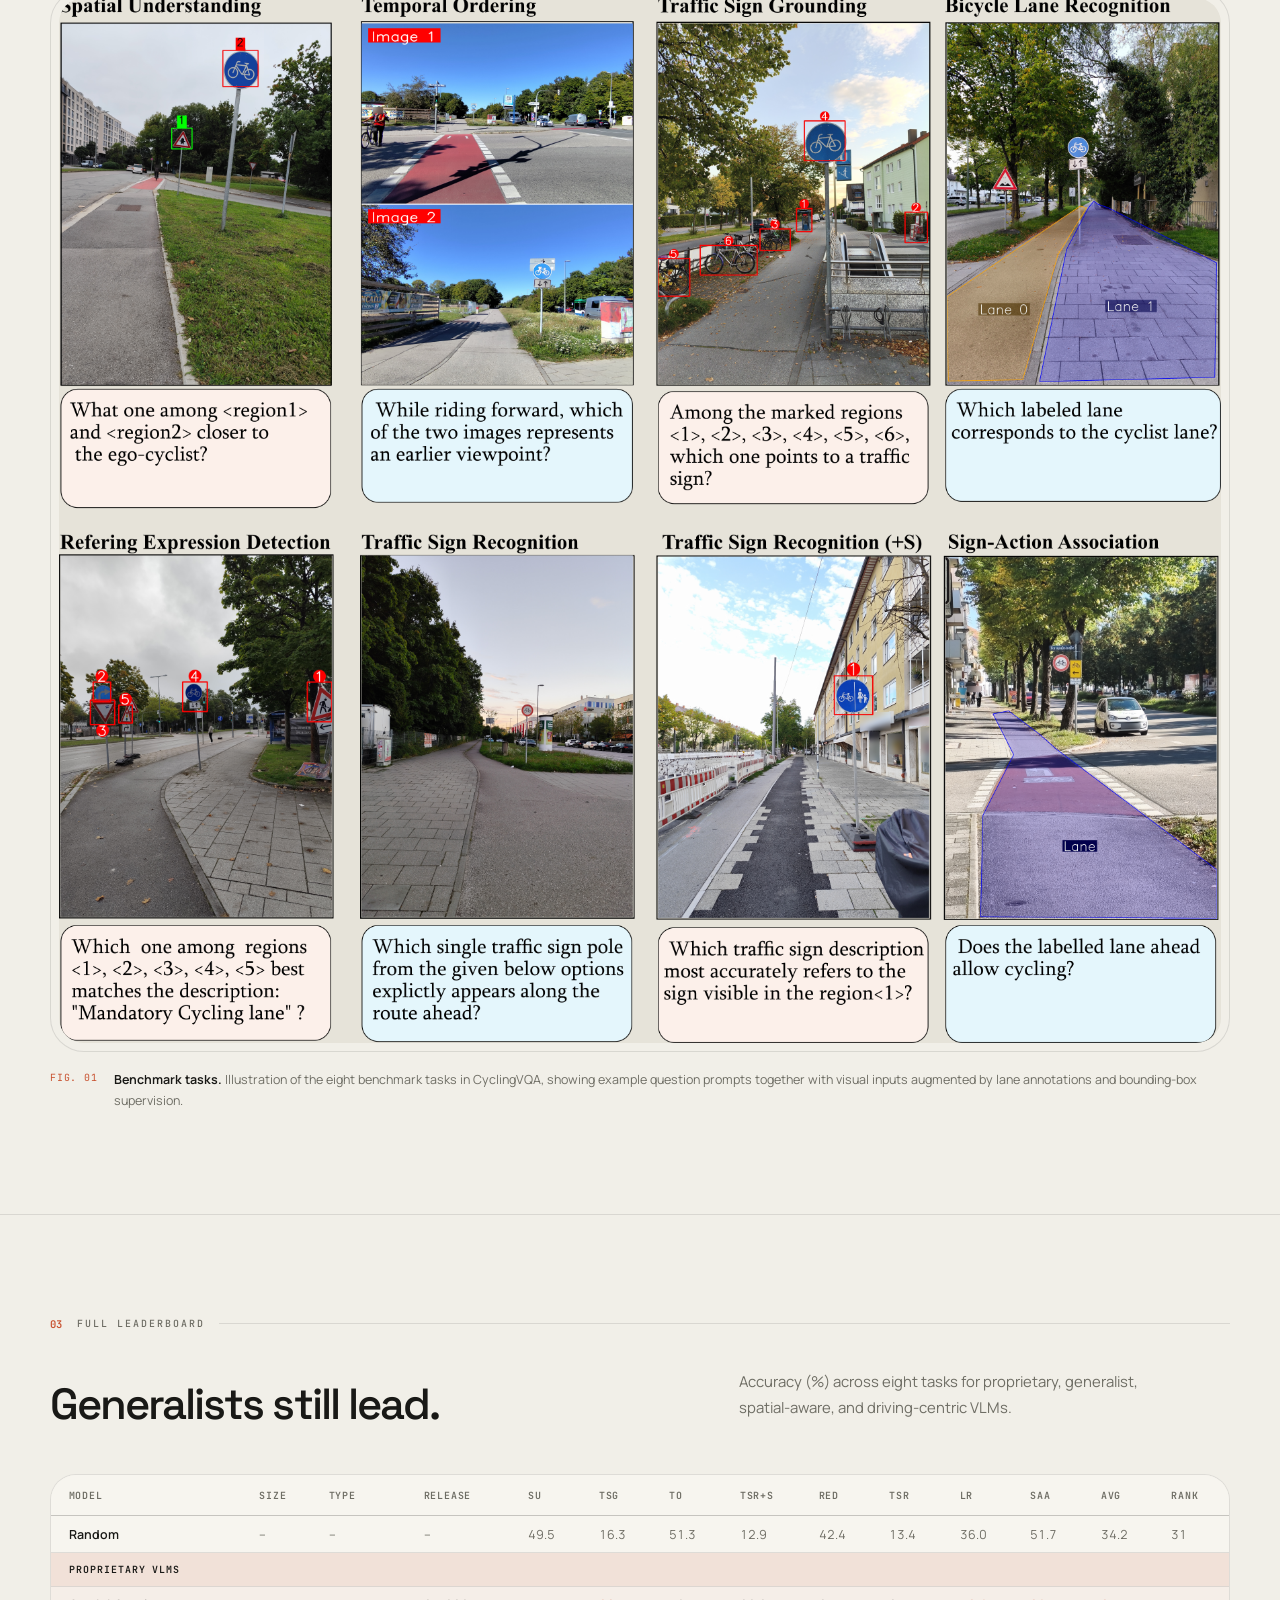
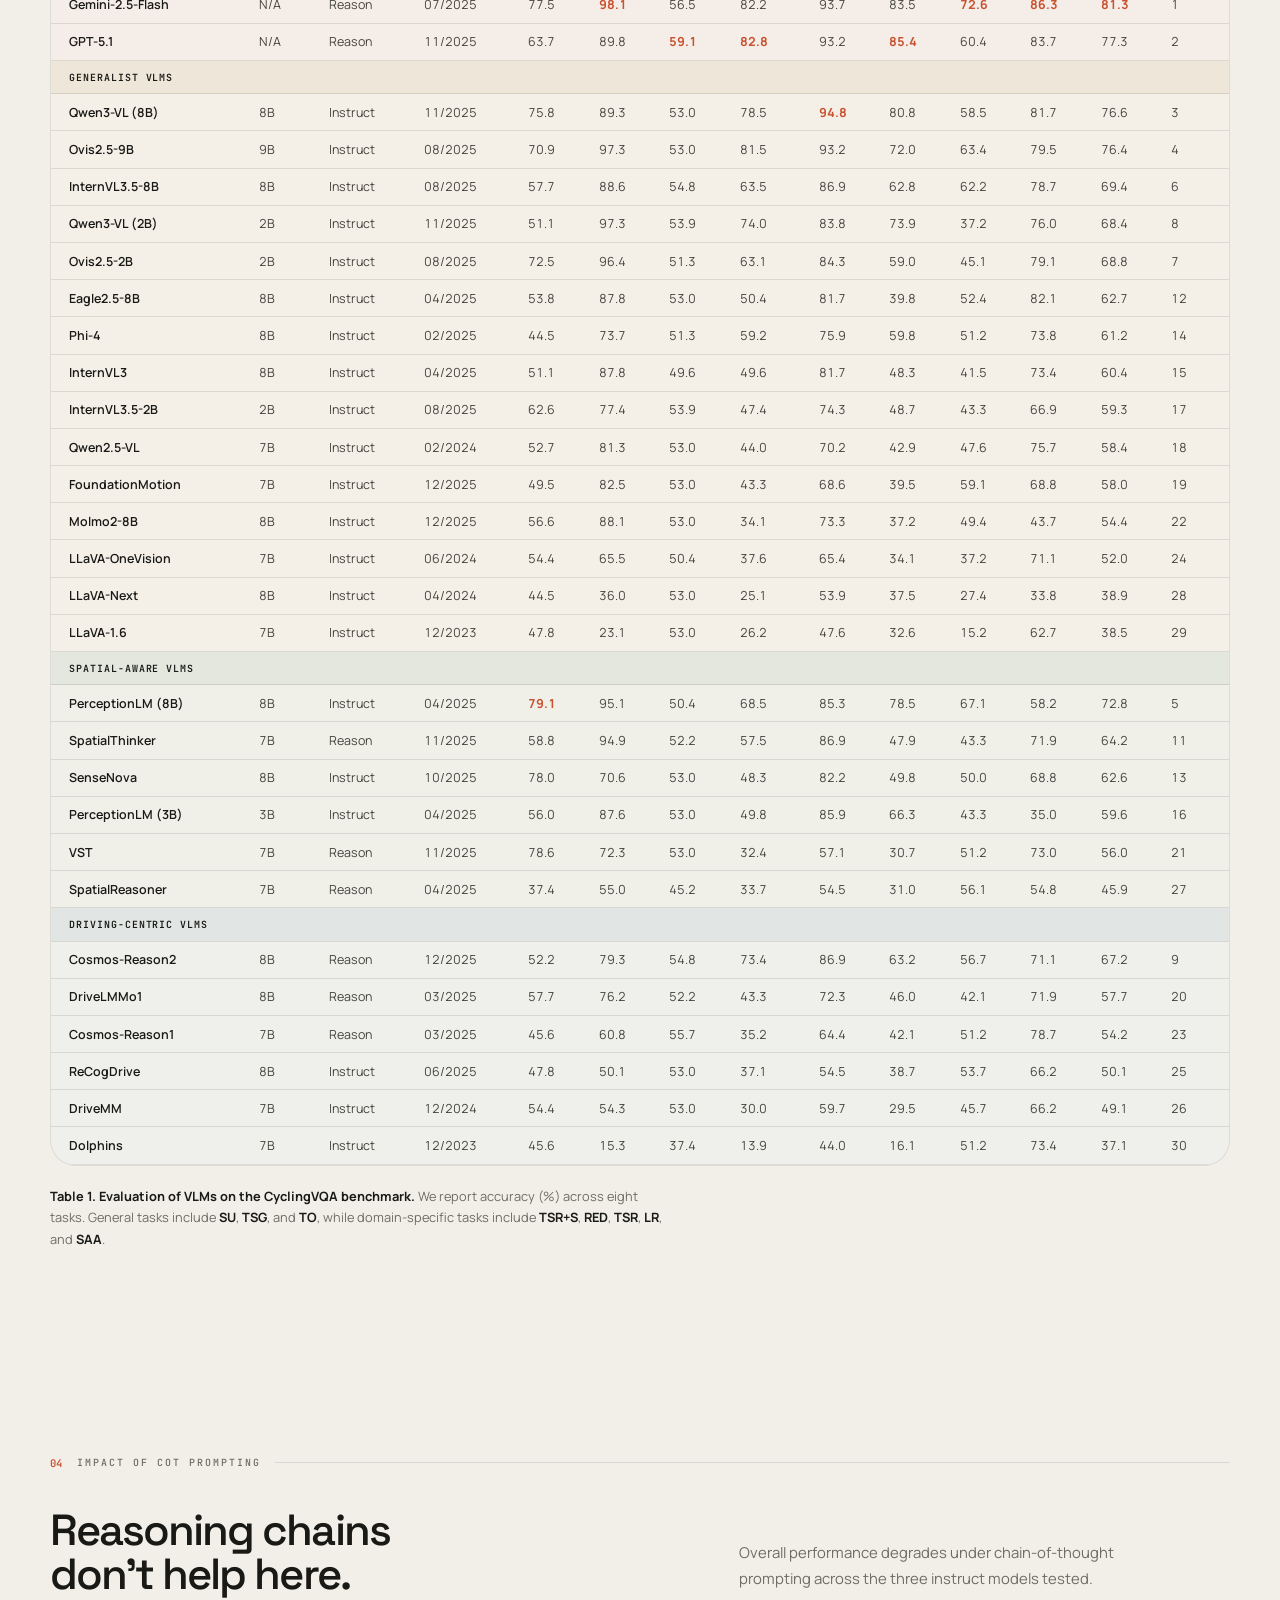
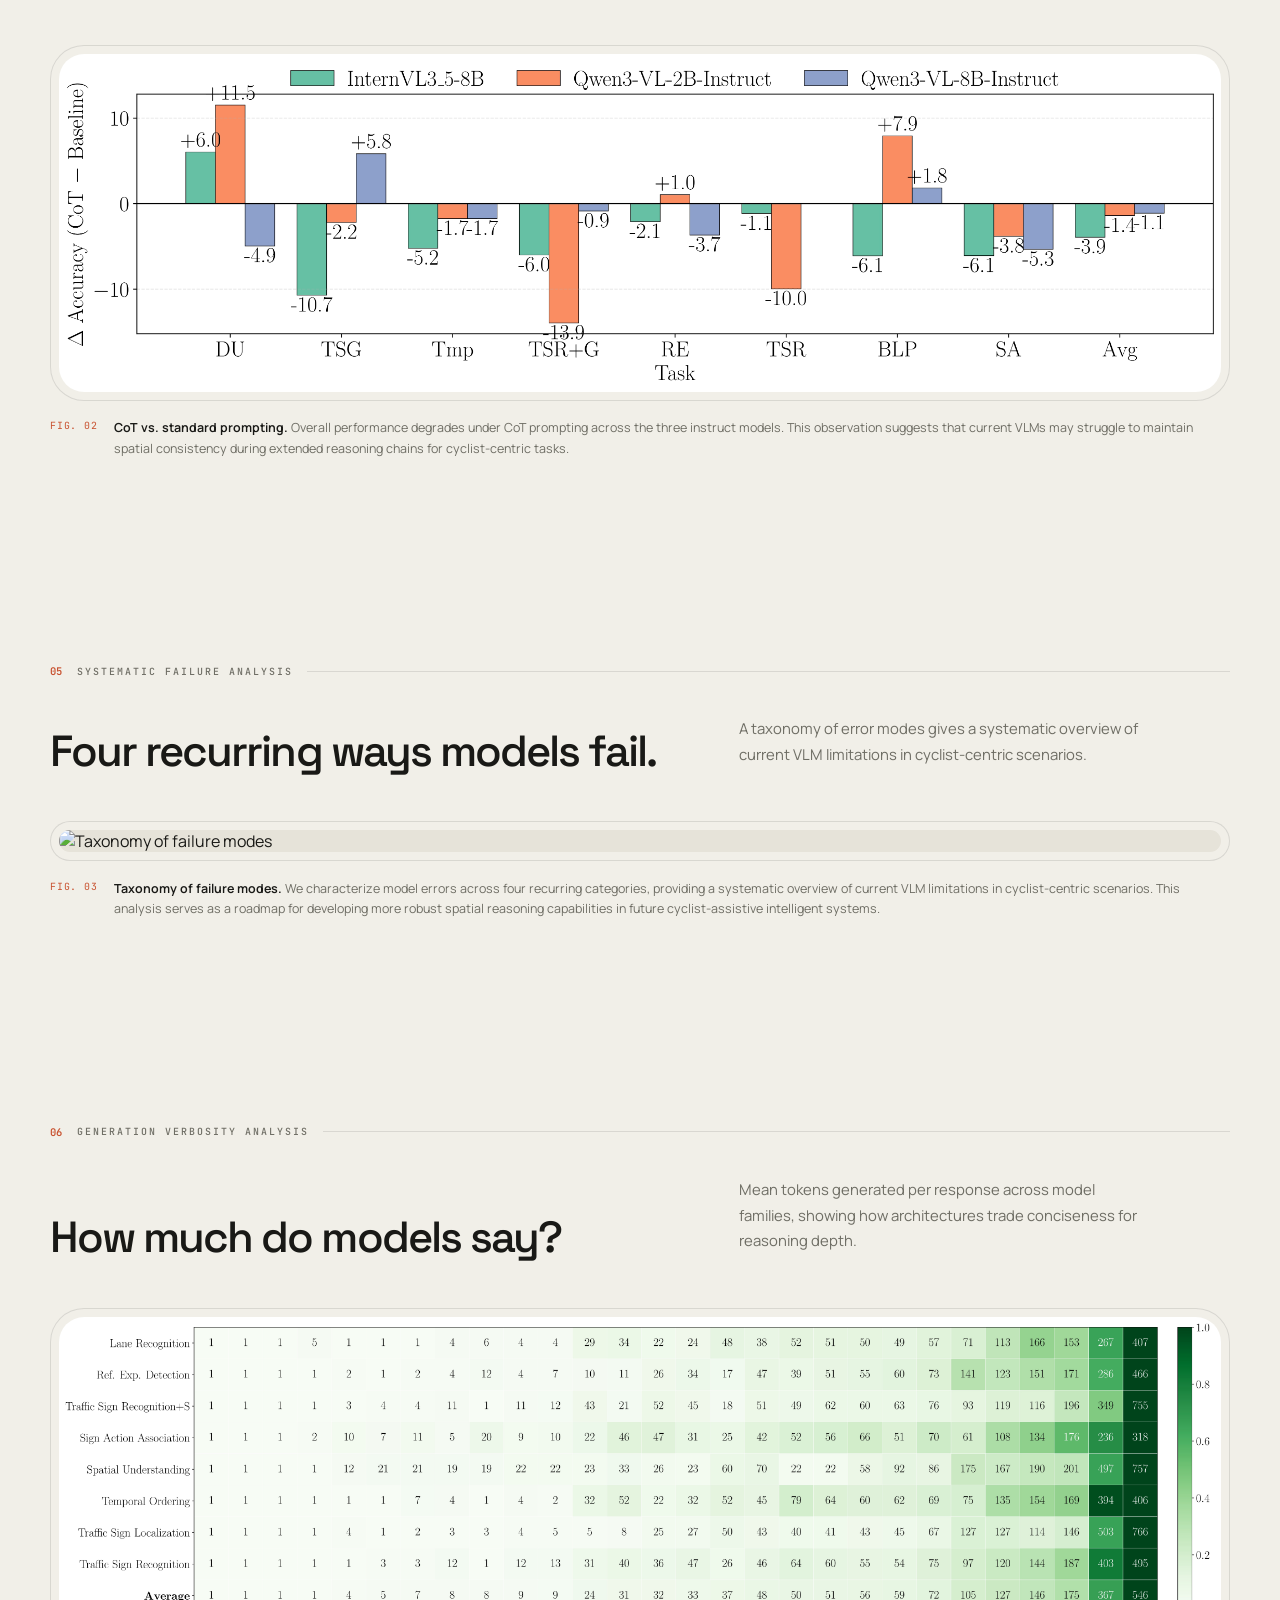
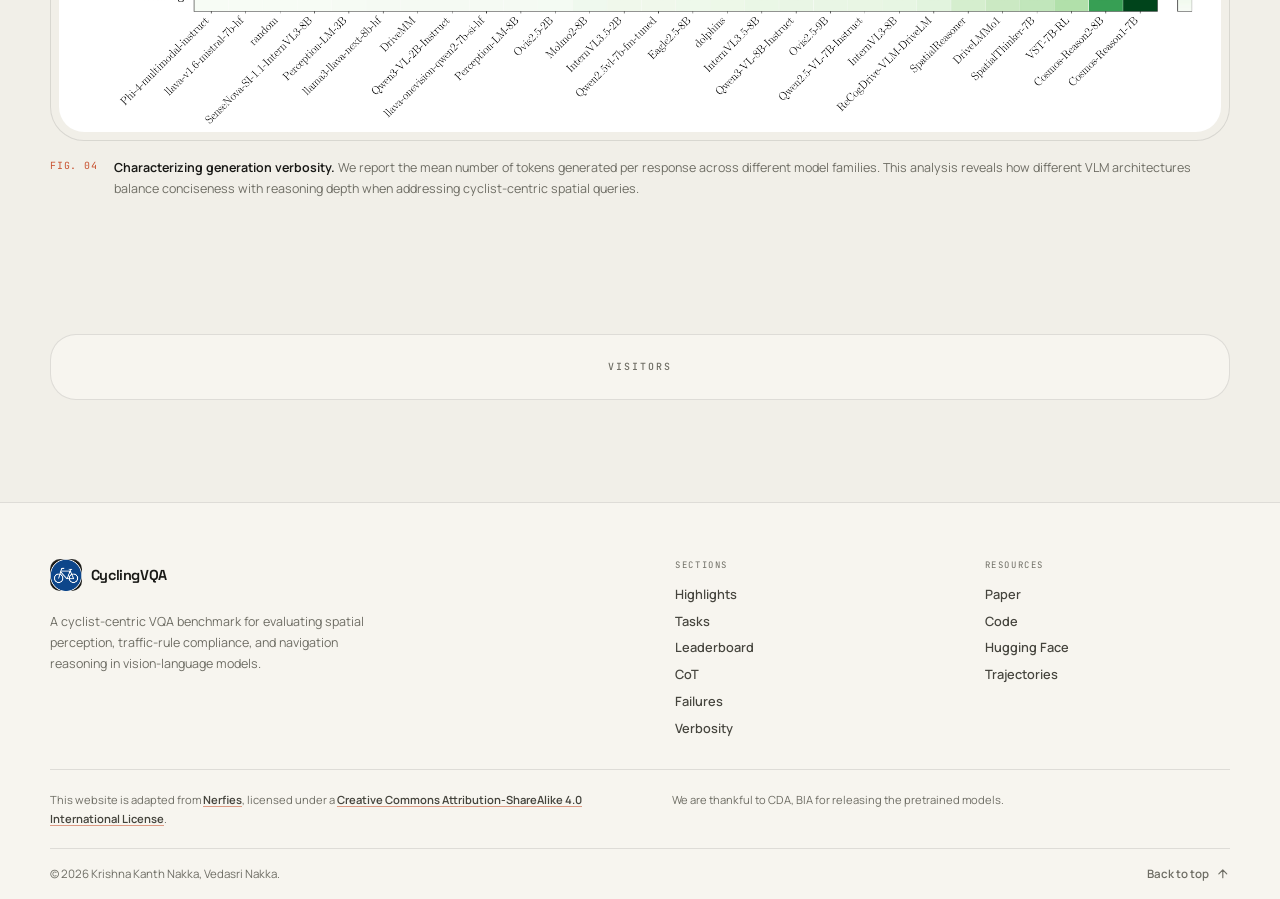
==== commit 4387d305: "update" ====
--- a/index.html
+++ b/index.html
@@ -200,7 +200,7 @@
           </div>
           <div class="section-header-body">
             <h2>Eight tasks, one cyclist's view.</h2>
-            <p class="section-lede">Every question is paired with a real egocentric frame, optionally augmented with lane annotations and bounding-box supervision. <a href="trajectories.html" target="_blank" rel="noreferrer" style="color: var(--accent); font-weight: 640; text-decoration: underline; text-decoration-color: color-mix(in srgb, var(--accent) 55%, transparent); text-underline-offset: .15em;">Browse example model trajectories&nbsp;&rarr;</a></p>
+            <p class="section-lede">Every question is paired with a real egocentric frame, optionally augmented with lane annotations and bounding-box supervision. <a class="inline-link" href="trajectories.html" target="_blank" rel="noreferrer">Browse example model trajectories&nbsp;&rarr;</a></p>
           </div>
         </div>
 
@@ -437,6 +437,7 @@
         <a href="xx" target="_blank" rel="noreferrer">Paper</a>
         <a href="https://github.com/krishnakanthnakka/CyclingVQA" target="_blank" rel="noreferrer">Code</a>
         <a href="https://huggingface.co/datasets/KKNakka/CyclingVQA" target="_blank" rel="noreferrer">Hugging Face</a>
+        <a href="trajectories.html" target="_blank" rel="noreferrer">Trajectories</a>
       </nav>
     </div>
 
--- a/static/css/index.css
+++ b/static/css/index.css
@@ -200,6 +200,8 @@
   line-height: 1.02;
 }
 .section-lede { max-width: 46ch; padding-bottom: .35rem; color: var(--muted); font-size: .93rem; line-height: 1.72; }
+.inline-link { color: var(--accent); font-weight: 640; text-decoration: underline; text-decoration-color: color-mix(in srgb, var(--accent) 55%, transparent); text-underline-offset: .15em; }
+.inline-link:hover { text-decoration-color: var(--accent); }
 
 /* ============================================================
    Buttons
